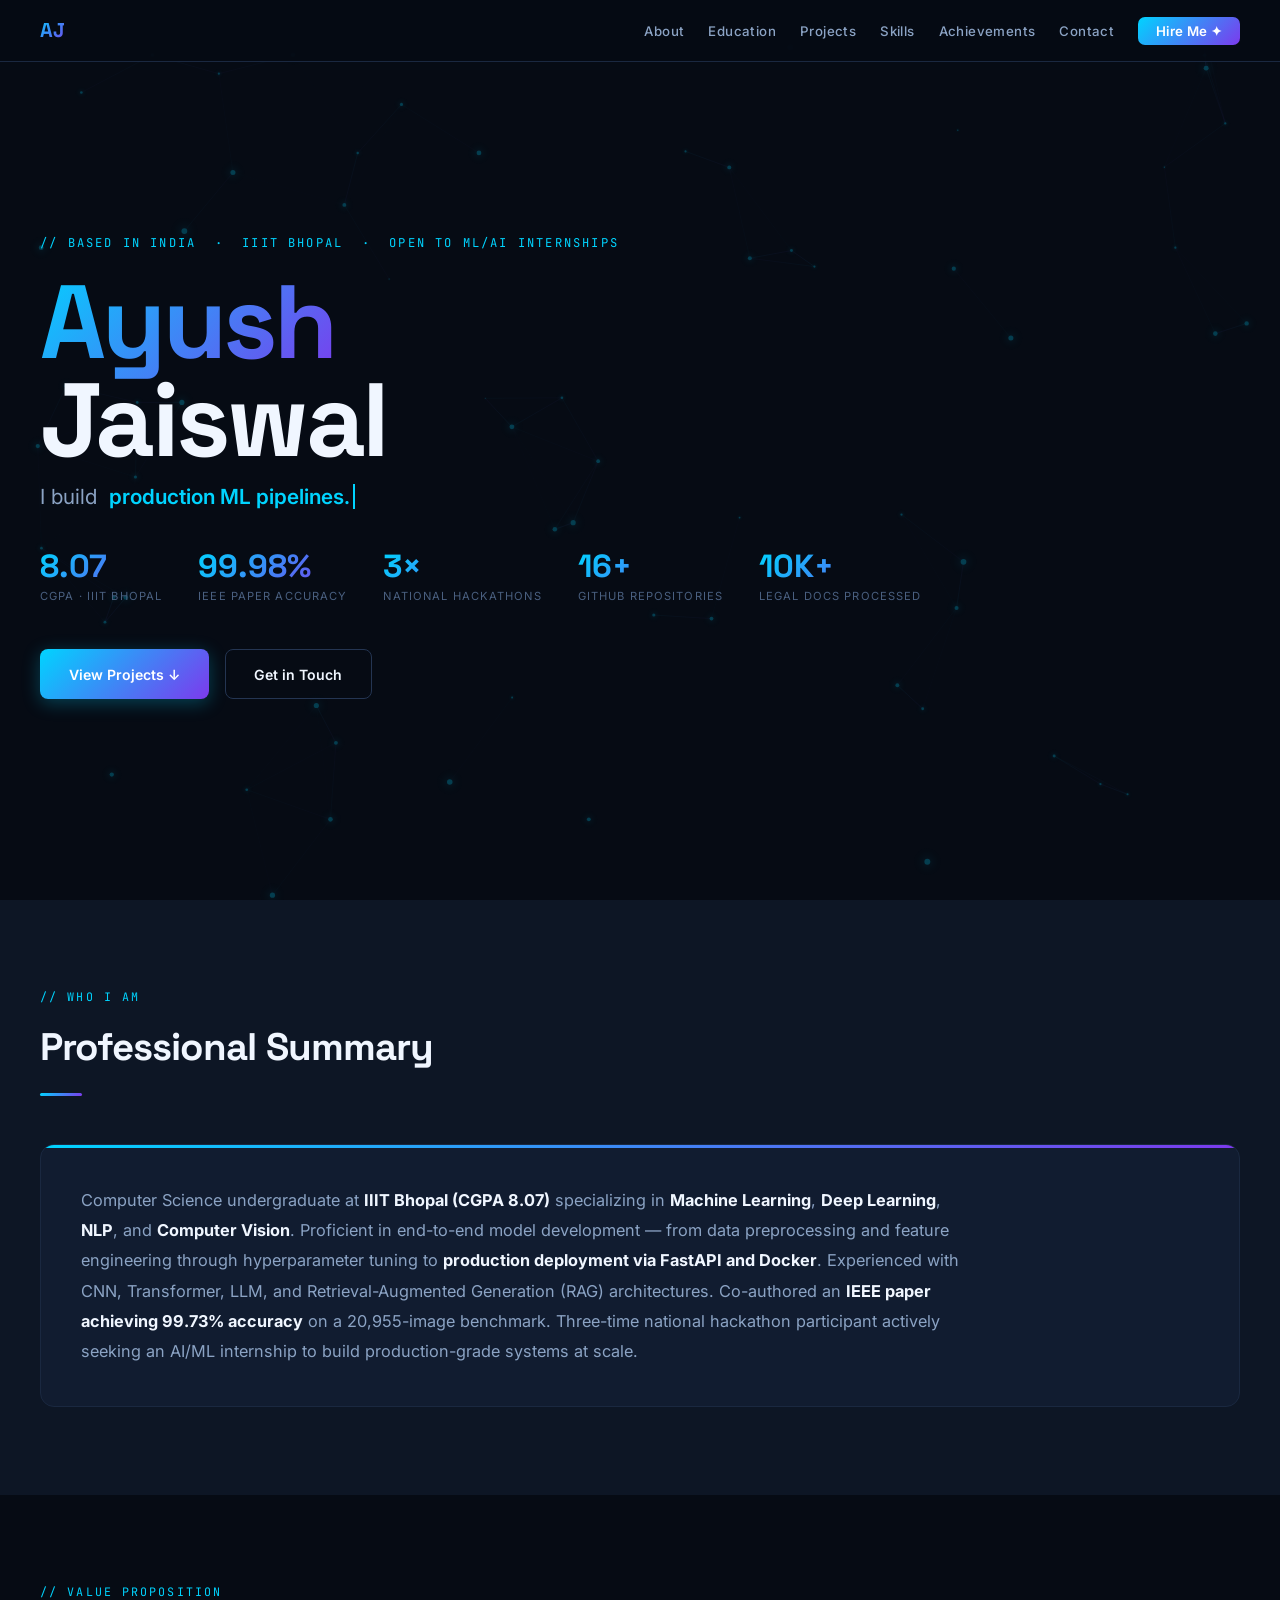
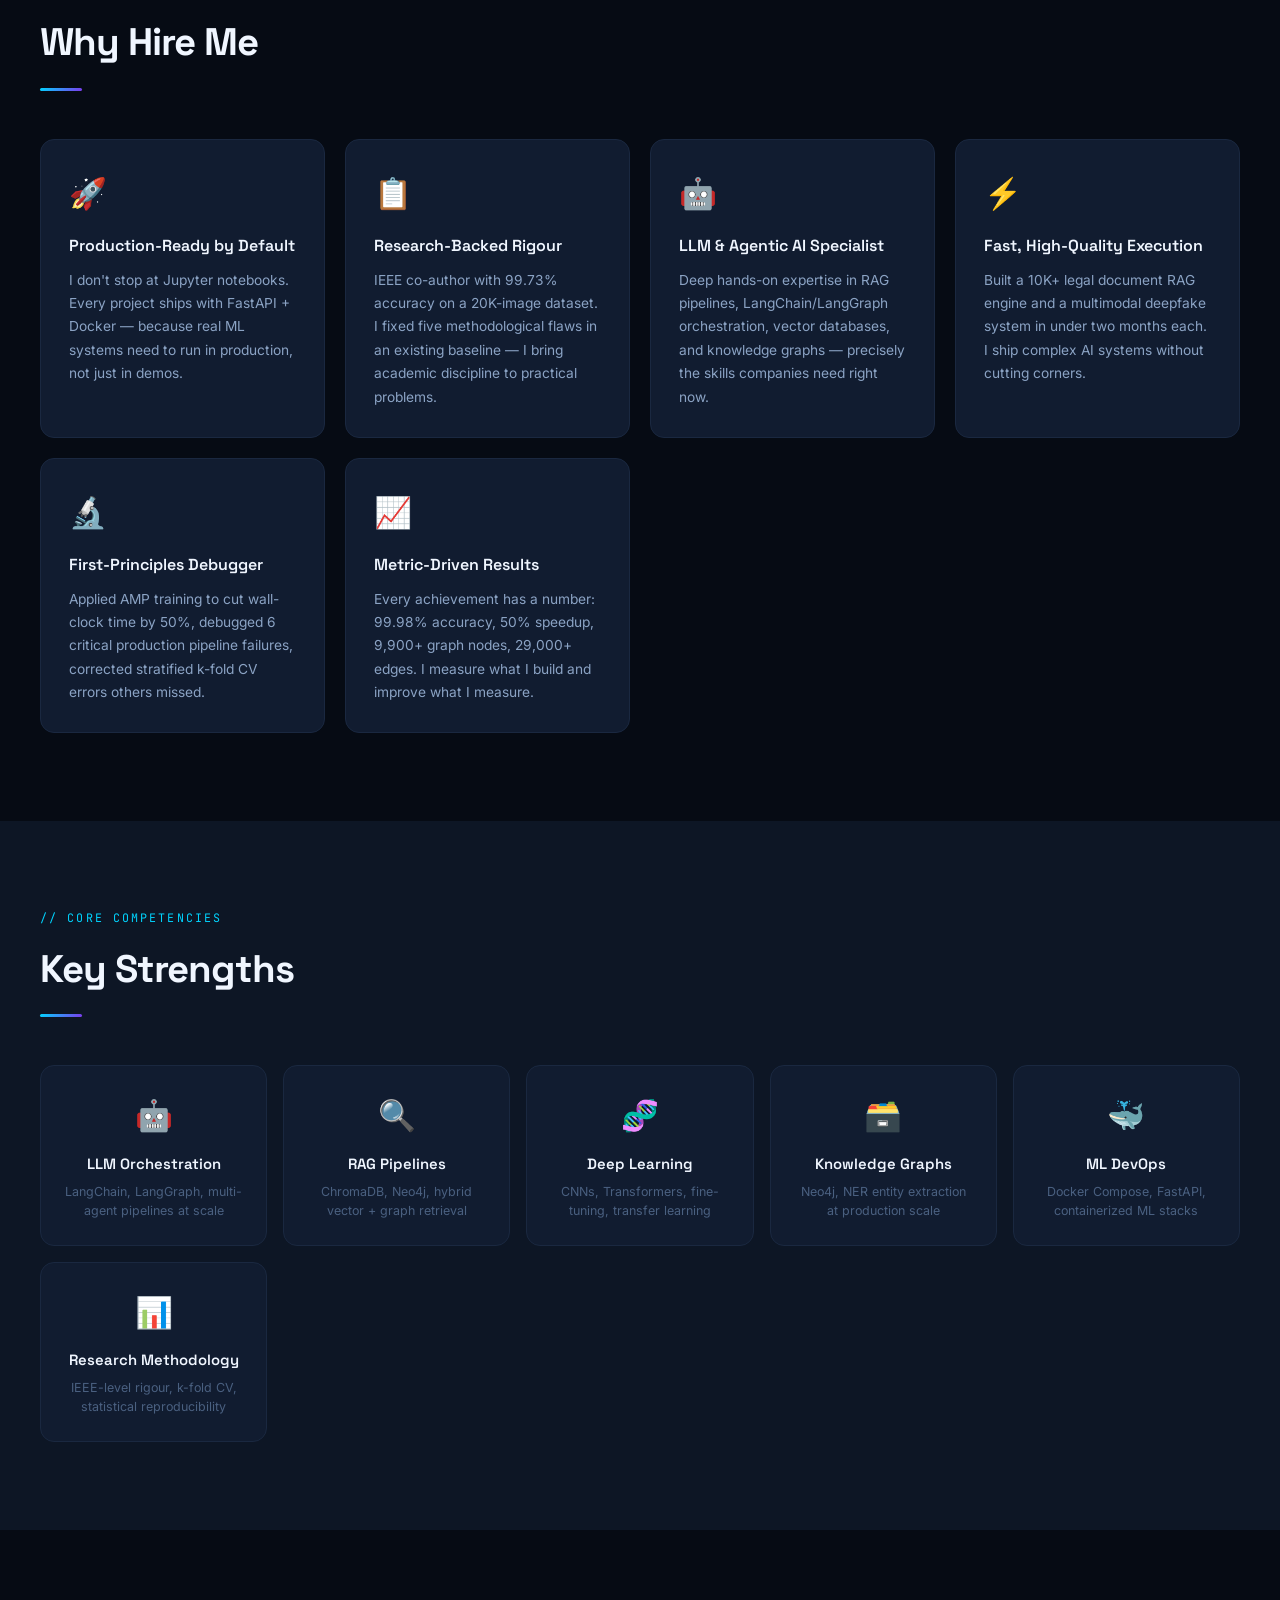
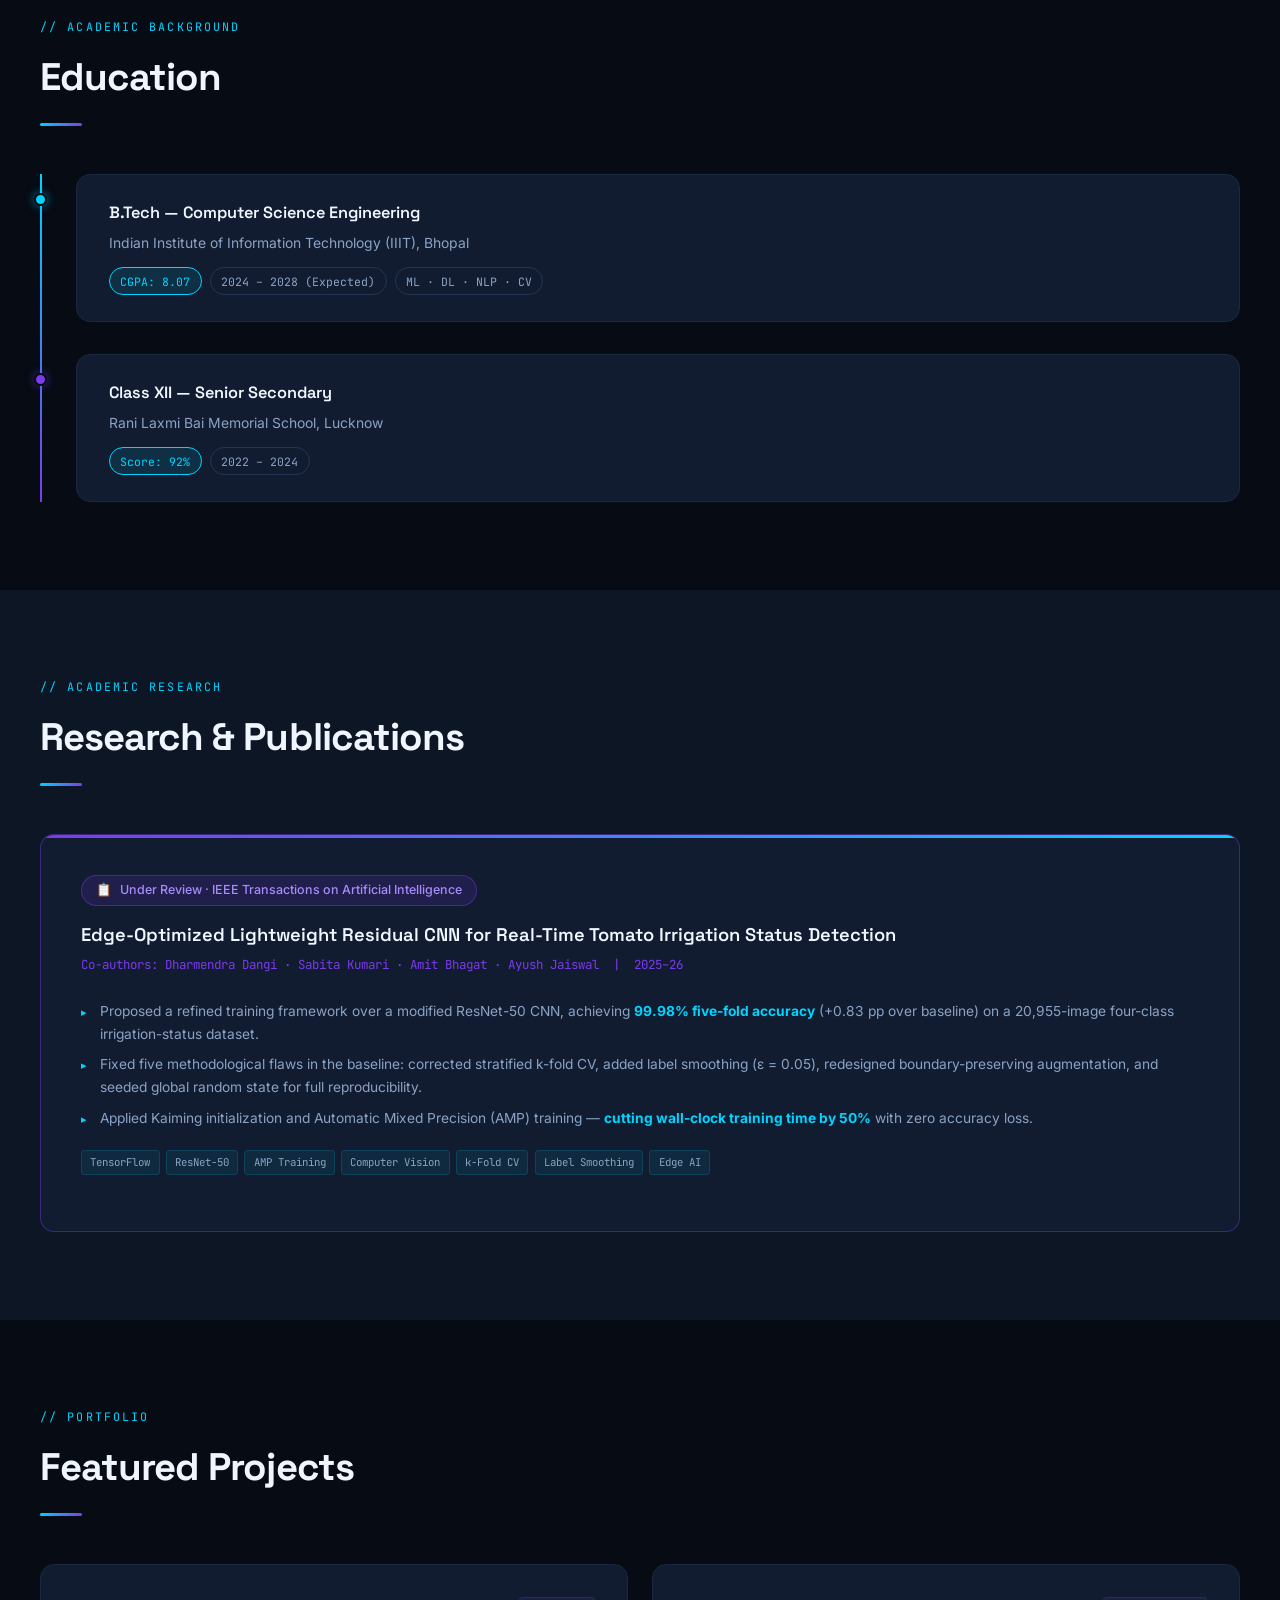
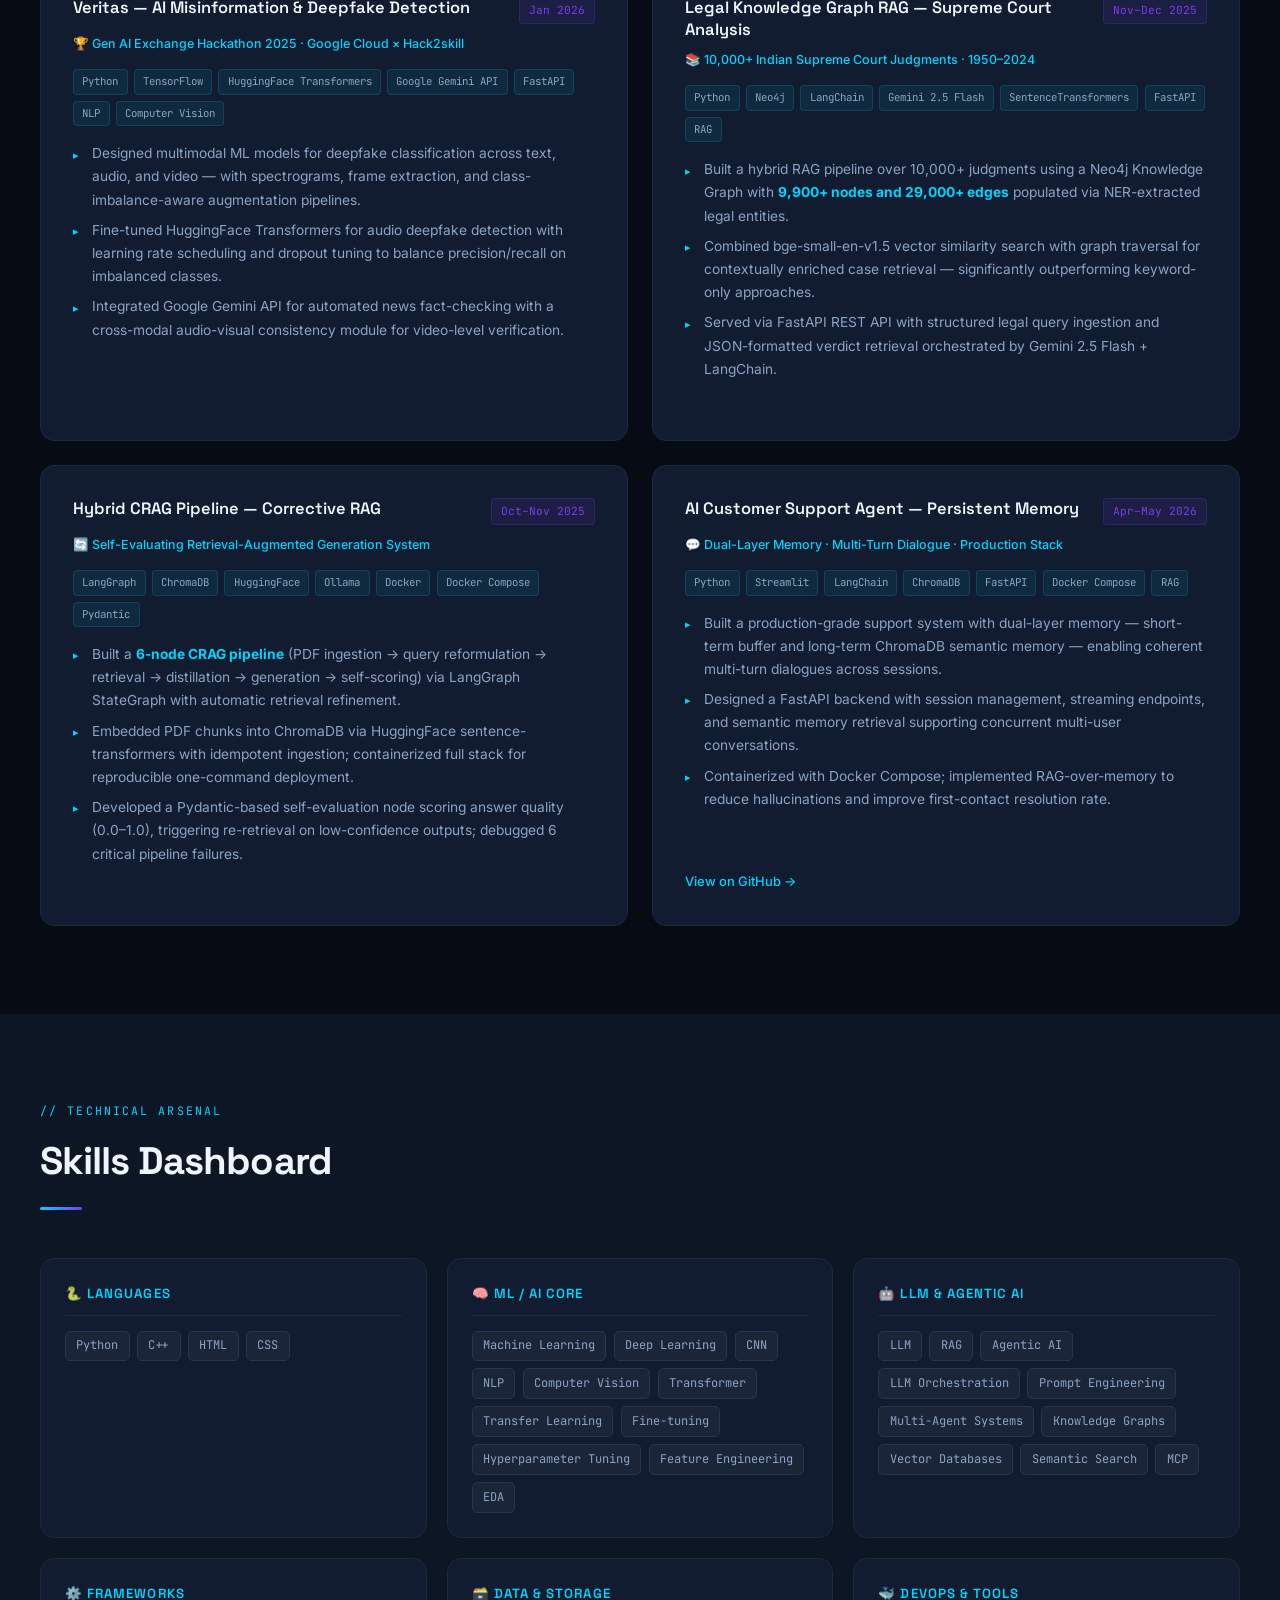
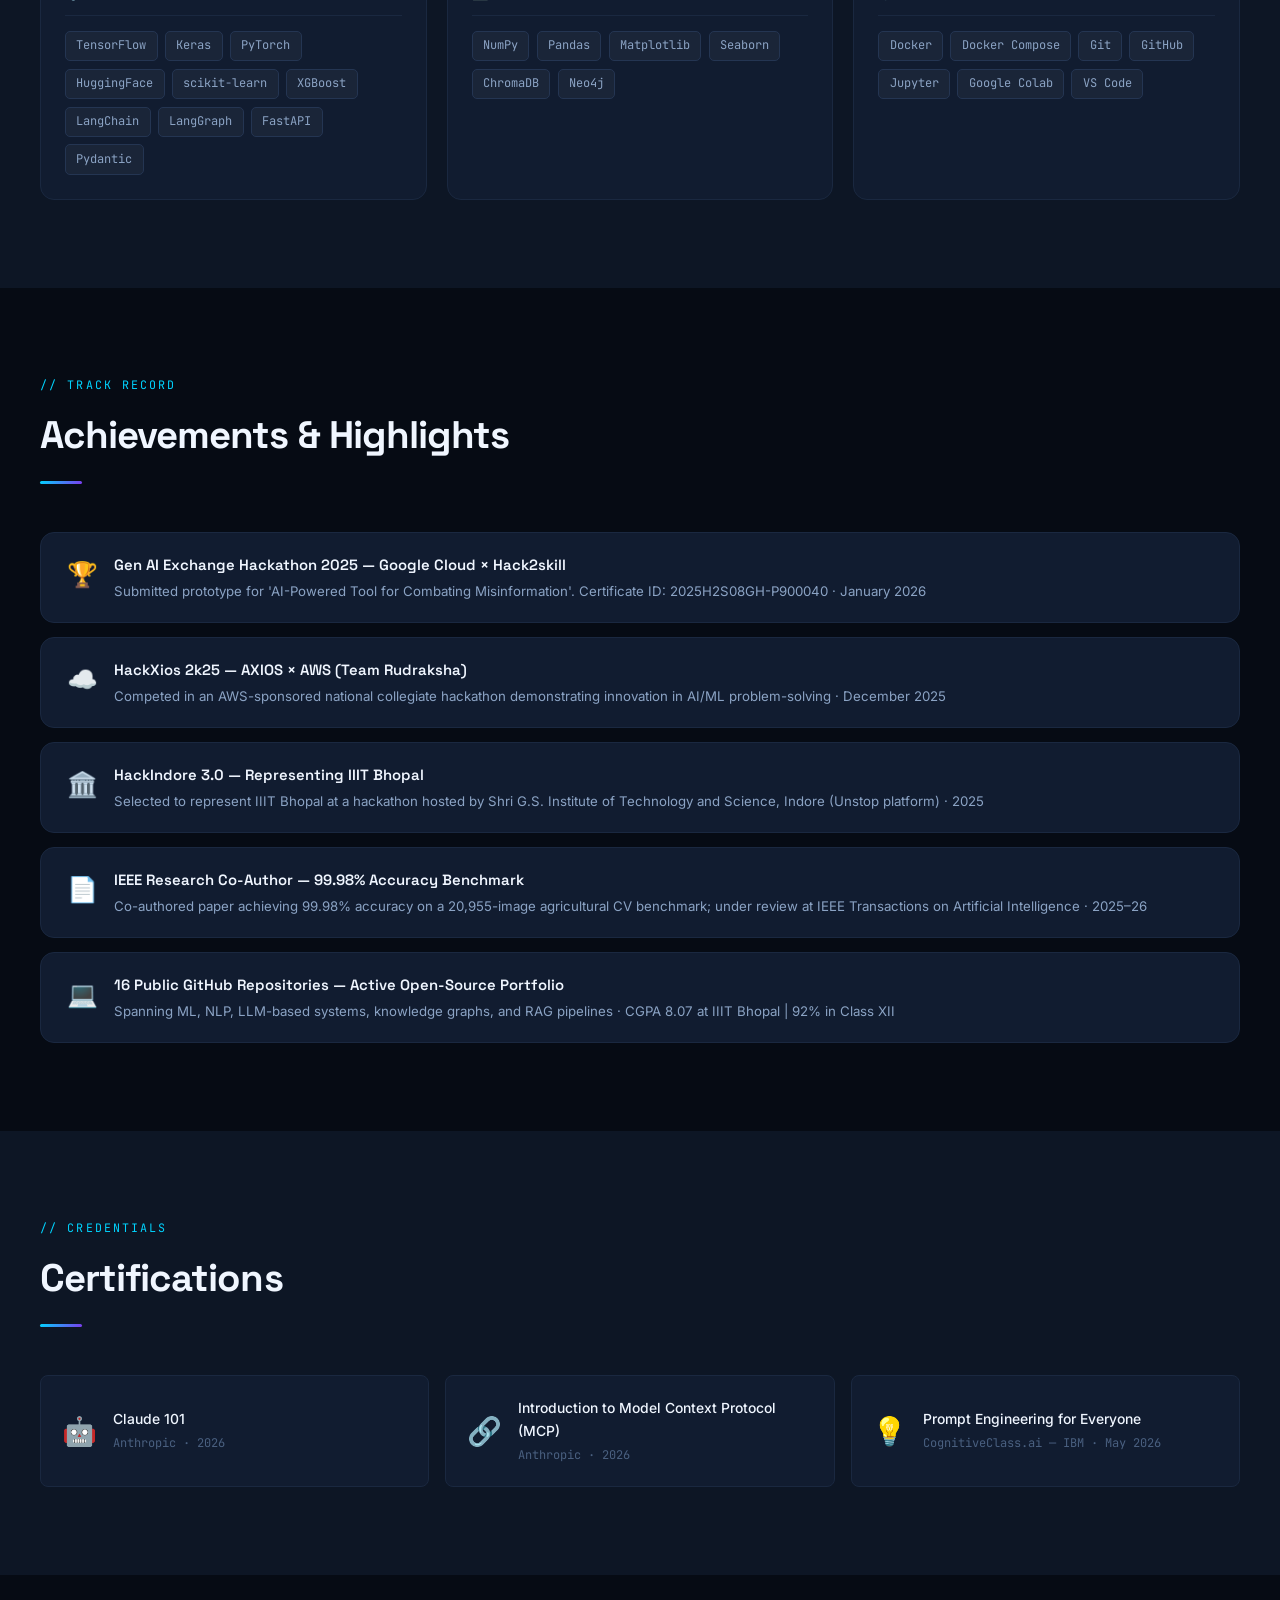
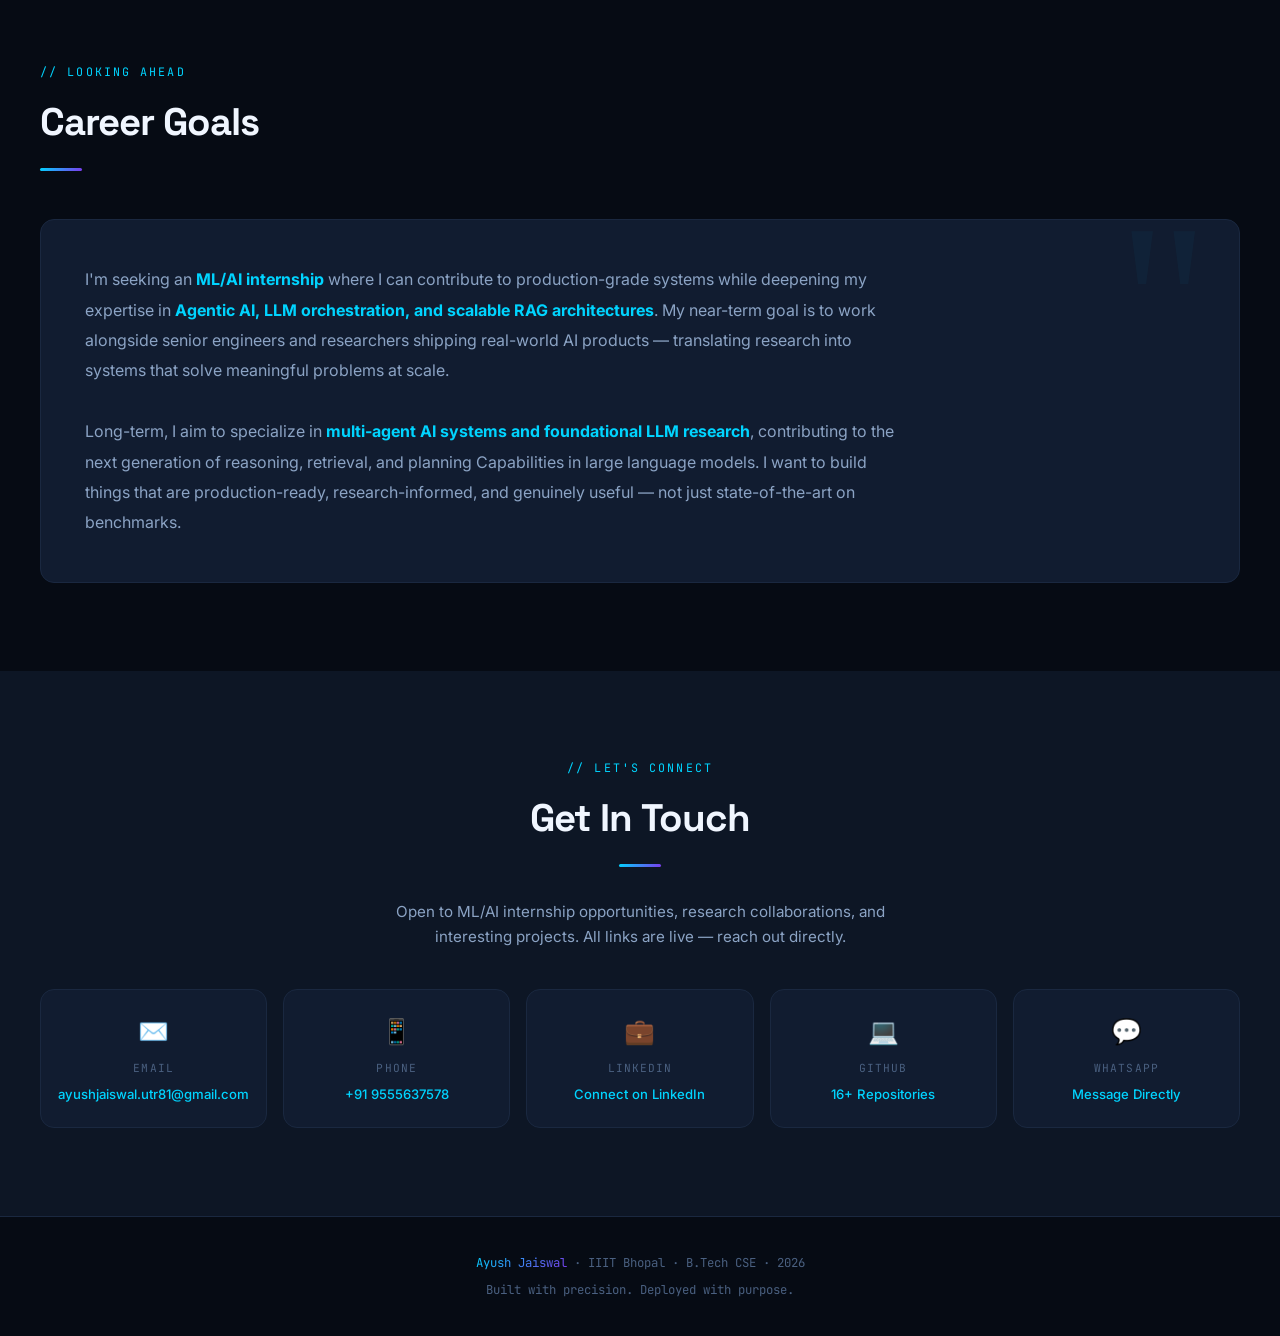
==== index.html @ e611dfe0 "Rename ayush_jaiswal_portfolio.html to index.html" ====
<!DOCTYPE html>
<html lang="en">
<head>
  <meta charset="UTF-8">
  <meta name="viewport" content="width=device-width, initial-scale=1.0">
  <title>Ayush Jaiswal — ML Engineer & AI Researcher</title>
  <link rel="preconnect" href="https://fonts.googleapis.com">
  <link rel="preconnect" href="https://fonts.gstatic.com" crossorigin>
  <link href="https://fonts.googleapis.com/css2?family=Space+Grotesk:wght@300;400;500;600;700&family=Inter:wght@300;400;500;600&family=JetBrains+Mono:wght@400;500&display=swap" rel="stylesheet">
  <style>
    /* ===== CSS VARIABLES ===== */
    :root {
      --bg-deep:        #060B14;
      --bg-surface:     #0D1625;
      --bg-card:        #111C30;
      --border:         #1A2840;
      --border-light:   #243552;
      --cyan:           #00D4FF;
      --violet:         #7C3AED;
      --cyan-dim:       rgba(0,212,255,0.12);
      --violet-dim:     rgba(124,58,237,0.12);
      --text-primary:   #F0F6FF;
      --text-secondary: #8BA3C4;
      --text-muted:     #4A6080;
      --font-display:   'Space Grotesk', sans-serif;
      --font-body:      'Inter', sans-serif;
      --font-mono:      'JetBrains Mono', monospace;
      --grad-main:      linear-gradient(135deg, #00D4FF 0%, #7C3AED 100%);
      --grad-subtle:    linear-gradient(135deg, rgba(0,212,255,0.08) 0%, rgba(124,58,237,0.08) 100%);
      --shadow-card:    0 4px 24px rgba(0,0,0,0.45);
      --shadow-cyan:    0 0 24px rgba(0,212,255,0.18);
      --shadow-violet:  0 0 24px rgba(124,58,237,0.18);
      --radius:         14px;
      --radius-sm:      8px;
      --ease:           0.3s cubic-bezier(0.4,0,0.2,1);
    }

    *, *::before, *::after { margin:0; padding:0; box-sizing:border-box; }
    html { scroll-behavior: smooth; }

    body {
      background: var(--bg-deep);
      color: var(--text-primary);
      font-family: var(--font-body);
      line-height: 1.65;
      overflow-x: hidden;
    }

    /* scrollbar */
    ::-webkit-scrollbar { width: 5px; }
    ::-webkit-scrollbar-track { background: var(--bg-deep); }
    ::-webkit-scrollbar-thumb { background: var(--violet); border-radius: 3px; }

    /* ===== NAVIGATION ===== */
    nav {
      position: fixed; top:0; left:0; right:0; z-index:200;
      height: 62px;
      background: rgba(6,11,20,0.88);
      backdrop-filter: blur(18px);
      border-bottom: 1px solid var(--border);
      display: flex; align-items: center;
      justify-content: space-between;
      padding: 0 2.5rem;
    }

    .nav-logo {
      font-family: var(--font-display);
      font-weight: 700; font-size: 1.25rem;
      background: var(--grad-main);
      -webkit-background-clip: text; -webkit-text-fill-color: transparent;
      letter-spacing: -0.02em;
    }

    .nav-links { display:flex; gap:1.5rem; list-style:none; align-items:center; }

    .nav-links a {
      color: var(--text-secondary); text-decoration:none;
      font-size: 0.83rem; font-weight:500; letter-spacing:0.03em;
      transition: color var(--ease);
    }
    .nav-links a:hover { color: var(--cyan); }

    .nav-cta {
      background: var(--grad-main) !important;
      -webkit-text-fill-color: white !important;
      color: white !important;
      padding: 0.38rem 1.1rem;
      border-radius: 7px; font-weight:600 !important;
    }

    .hamburger {
      display:none; flex-direction:column; gap:5px;
      cursor:pointer; background:none; border:none; padding:4px;
    }
    .hamburger span { width:22px; height:2px; background:var(--text-primary); border-radius:1px; transition:all var(--ease); }

    /* ===== HERO ===== */
    #hero {
      min-height: 100vh;
      display: flex; align-items: center;
      position: relative; overflow: hidden;
      padding: 80px 2.5rem 3rem;
    }

    #hero-canvas {
      position:absolute; inset:0;
      width:100%; height:100%;
      opacity: 0.32;
    }

    .hero-content {
      position:relative; z-index:2;
      max-width:1200px; margin:0 auto; width:100%;
    }

    .hero-eyebrow {
      font-family: var(--font-mono);
      font-size: 0.76rem; color: var(--cyan);
      letter-spacing: 0.18em; text-transform: uppercase;
      margin-bottom: 1.25rem;
      opacity:0; animation: fadeUp 0.7s 0.2s forwards;
    }

    .hero-name {
      font-family: var(--font-display);
      font-size: clamp(3.2rem, 9vw, 6.5rem);
      font-weight: 700; line-height: 0.95;
      letter-spacing: -0.035em;
      margin-bottom: 0.6rem;
      opacity:0; animation: fadeUp 0.7s 0.4s forwards;
    }

    .hero-name-highlight {
      background: var(--grad-main);
      -webkit-background-clip: text; -webkit-text-fill-color: transparent;
    }

    .hero-role {
      font-size: clamp(1rem, 2.2vw, 1.3rem);
      color: var(--text-secondary); font-weight:400;
      margin-bottom: 2.25rem;
      min-height: 1.8rem;
      opacity:0; animation: fadeUp 0.7s 0.6s forwards;
    }

    .typewriter {
      color: var(--cyan); font-weight:600;
      border-right: 2px solid var(--cyan);
      padding-right: 3px;
    }

    .hero-stats {
      display:flex; gap:2.25rem; flex-wrap:wrap;
      margin-bottom: 2.75rem;
      opacity:0; animation: fadeUp 0.7s 0.8s forwards;
    }

    .stat-item { display:flex; flex-direction:column; }

    .stat-value {
      font-family: var(--font-display);
      font-size: 2rem; font-weight:700; line-height:1;
      background: var(--grad-main);
      -webkit-background-clip: text; -webkit-text-fill-color: transparent;
    }

    .stat-label {
      font-size: 0.7rem; color: var(--text-muted);
      text-transform: uppercase; letter-spacing: 0.1em;
      margin-top: 0.3rem;
    }

    .hero-actions {
      display:flex; gap:1rem; flex-wrap:wrap;
      opacity:0; animation: fadeUp 0.7s 1s forwards;
    }

    @keyframes fadeUp {
      from { opacity:0; transform:translateY(18px); }
      to   { opacity:1; transform:translateY(0); }
    }

    /* ===== BUTTONS ===== */
    .btn {
      padding: 0.78rem 1.8rem;
      border-radius: var(--radius-sm);
      font-weight:600; font-size:0.88rem;
      cursor:pointer; transition:all var(--ease);
      text-decoration:none; display:inline-flex;
      align-items:center; gap:0.45rem; border:none;
    }
    .btn-primary {
      background: var(--grad-main); color:white;
      box-shadow: 0 4px 18px rgba(0,212,255,0.28);
    }
    .btn-primary:hover { transform:translateY(-2px); box-shadow:0 8px 28px rgba(0,212,255,0.38); }
    .btn-outline {
      background: transparent; color:var(--text-primary);
      border: 1px solid var(--border-light);
    }
    .btn-outline:hover { border-color:var(--cyan); color:var(--cyan); transform:translateY(-2px); }

    /* ===== SECTION COMMONS ===== */
    section { padding: 5.5rem 2.5rem; }

    .container { max-width:1200px; margin:0 auto; }

    .section-label {
      font-family: var(--font-mono);
      font-size: 0.73rem; color:var(--cyan);
      letter-spacing: 0.18em; text-transform:uppercase;
      margin-bottom: 0.5rem;
    }

    .section-title {
      font-family: var(--font-display);
      font-size: clamp(1.75rem, 3.5vw, 2.4rem);
      font-weight:700; letter-spacing:-0.025em;
      margin-bottom: 0.9rem;
    }

    .section-divider {
      width:42px; height:3px;
      background: var(--grad-main);
      border-radius:2px; margin-bottom:3rem;
    }

    /* ===== SCROLL ANIMATIONS ===== */
    .reveal {
      opacity:0; transform:translateY(22px);
      transition: opacity 0.65s ease, transform 0.65s ease;
    }
    .reveal.visible { opacity:1; transform:translateY(0); }

    /* ===== SUMMARY ===== */
    #summary { background: var(--bg-surface); }

    .summary-card {
      background: var(--bg-card);
      border: 1px solid var(--border);
      border-radius: var(--radius);
      padding: 2.5rem;
      position:relative; overflow:hidden;
    }
    .summary-card::before {
      content:''; position:absolute; top:0; left:0; right:0;
      height:3px; background: var(--grad-main);
    }
    .summary-text {
      font-size: 1.02rem; color:var(--text-secondary);
      line-height: 1.85; max-width:900px;
    }
    .summary-text strong { color:var(--text-primary); }

    /* ===== WHY HIRE ME ===== */
    #why-hire { background: var(--bg-deep); }

    .why-grid {
      display:grid;
      grid-template-columns: repeat(auto-fit, minmax(280px, 1fr));
      gap:1.25rem;
    }

    .why-card {
      background: var(--bg-card);
      border: 1px solid var(--border);
      border-radius: var(--radius);
      padding: 1.75rem;
      transition: all var(--ease);
      position:relative; overflow:hidden;
    }
    .why-card::after {
      content:''; position:absolute; inset:0;
      background: var(--grad-subtle); opacity:0;
      transition:opacity var(--ease);
    }
    .why-card:hover {
      border-color: rgba(0,212,255,0.5);
      transform: translateY(-4px);
      box-shadow: var(--shadow-cyan);
    }
    .why-card:hover::after { opacity:1; }

    .why-icon { font-size:1.9rem; margin-bottom:0.9rem; display:block; }

    .why-card h3 {
      font-family: var(--font-display);
      font-size:1rem; font-weight:600;
      margin-bottom:0.6rem;
      position:relative; z-index:1;
    }
    .why-card p {
      font-size:0.86rem; color:var(--text-secondary);
      line-height:1.7; position:relative; z-index:1;
    }

    /* ===== KEY STRENGTHS ===== */
    #strengths { background: var(--bg-surface); }

    .strengths-grid {
      display:grid;
      grid-template-columns: repeat(auto-fit, minmax(190px, 1fr));
      gap:1rem;
    }

    .strength-card {
      background: var(--bg-card);
      border: 1px solid var(--border);
      border-radius: var(--radius);
      padding: 1.5rem; text-align:center;
      transition: all var(--ease);
    }
    .strength-card:hover {
      border-color: rgba(124,58,237,0.5);
      transform: translateY(-3px);
      box-shadow: var(--shadow-violet);
    }
    .strength-card .s-icon { font-size:1.9rem; margin-bottom:0.7rem; }
    .strength-card h4 {
      font-family: var(--font-display);
      font-size:0.93rem; font-weight:600;
      margin-bottom:0.35rem;
    }
    .strength-card p { font-size:0.78rem; color:var(--text-muted); line-height:1.55; }

    /* ===== EDUCATION ===== */
    #education { background: var(--bg-deep); }

    .edu-timeline { position:relative; padding-left:2.25rem; }
    .edu-timeline::before {
      content:''; position:absolute;
      left:0; top:0; bottom:0; width:2px;
      background: linear-gradient(to bottom, var(--cyan), var(--violet));
    }

    .edu-item { position:relative; padding-bottom:2rem; }
    .edu-item:last-child { padding-bottom:0; }

    .edu-dot {
      position:absolute; left:-2.65rem; top:1.2rem;
      width:13px; height:13px; border-radius:50%;
      background: var(--cyan); border:2px solid var(--bg-deep);
      box-shadow:0 0 10px rgba(0,212,255,0.55);
    }

    .edu-card {
      background: var(--bg-card);
      border: 1px solid var(--border);
      border-radius: var(--radius); padding:1.6rem 2rem;
      transition: border-color var(--ease);
    }
    .edu-card:hover { border-color: rgba(0,212,255,0.35); }

    .edu-card h3 {
      font-family: var(--font-display);
      font-size:1.02rem; font-weight:600; margin-bottom:0.3rem;
    }
    .edu-inst {
      font-size:0.87rem; color:var(--text-secondary); margin-bottom:0.75rem;
    }
    .edu-badges { display:flex; gap:0.5rem; flex-wrap:wrap; }
    .edu-badge {
      font-family: var(--font-mono); font-size:0.72rem;
      padding:0.22rem 0.65rem; border-radius:20px;
      border:1px solid var(--border-light); color:var(--text-secondary);
    }
    .edu-badge.hl {
      background: rgba(0,212,255,0.1);
      border-color: var(--cyan); color:var(--cyan);
    }

    /* ===== RESEARCH ===== */
    #research { background: var(--bg-surface); }

    .research-card {
      background: var(--bg-card);
      border: 1px solid rgba(124,58,237,0.4);
      border-radius: var(--radius); padding:2.5rem;
      position:relative; overflow:hidden;
    }
    .research-card::before {
      content:''; position:absolute; top:0; left:0; right:0;
      height:3px; background:linear-gradient(90deg, var(--violet), var(--cyan));
    }
    .research-badge {
      display:inline-flex; align-items:center; gap:0.45rem;
      background: rgba(124,58,237,0.15);
      border:1px solid rgba(124,58,237,0.4);
      border-radius:20px; padding:0.28rem 0.9rem;
      font-size:0.78rem; color:#A78BFA; font-weight:500;
      margin-bottom:1rem;
    }
    .research-title {
      font-family: var(--font-display);
      font-size:1.15rem; font-weight:600;
      line-height:1.4; margin-bottom:0.45rem;
    }
    .research-venue {
      font-family: var(--font-mono); font-size:0.78rem;
      color:var(--violet); margin-bottom:1.5rem;
    }

    /* ===== PROJECTS ===== */
    #projects { background: var(--bg-deep); }

    .projects-grid {
      display:grid;
      grid-template-columns: repeat(auto-fit, minmax(500px, 1fr));
      gap:1.5rem;
    }

    .project-card {
      background: var(--bg-card);
      border: 1px solid var(--border);
      border-radius: var(--radius); padding:2rem;
      display:flex; flex-direction:column;
      transition: all var(--ease); position:relative; overflow:hidden;
    }
    .project-card::before {
      content:''; position:absolute;
      top:0; left:0; right:0; height:2px;
      background: var(--grad-main);
      transform:scaleX(0); transform-origin:left;
      transition:transform var(--ease);
    }
    .project-card:hover {
      border-color:rgba(0,212,255,0.38);
      transform:translateY(-4px);
      box-shadow: var(--shadow-cyan), var(--shadow-card);
    }
    .project-card:hover::before { transform:scaleX(1); }

    .project-header {
      display:flex; justify-content:space-between;
      align-items:flex-start; gap:1rem; margin-bottom:0.65rem;
    }
    .project-title {
      font-family:var(--font-display);
      font-size:1.03rem; font-weight:600; line-height:1.3;
    }
    .project-date {
      font-family:var(--font-mono); font-size:0.7rem;
      color:var(--violet); white-space:nowrap;
      padding:0.2rem 0.55rem;
      background:rgba(124,58,237,0.1);
      border:1px solid rgba(124,58,237,0.2);
      border-radius:4px; flex-shrink:0;
    }
    .project-event {
      font-size:0.78rem; color:var(--cyan);
      font-weight:500; margin-bottom:0.9rem;
    }

    .tech-stack { display:flex; flex-wrap:wrap; gap:0.38rem; margin-bottom:1rem; }
    .tech-tag {
      font-family:var(--font-mono); font-size:0.67rem;
      padding:0.18rem 0.52rem;
      background:rgba(0,212,255,0.07);
      border:1px solid rgba(0,212,255,0.15);
      border-radius:4px; color:var(--text-secondary);
    }

    .project-bullets { list-style:none; margin-bottom:1.25rem; flex:1; }
    .project-bullets li {
      font-size:0.86rem; color:var(--text-secondary);
      line-height:1.68; padding-left:1.2rem;
      position:relative; margin-bottom:0.45rem;
    }
    .project-bullets li::before {
      content:'▸'; position:absolute; left:0;
      color:var(--cyan); font-size:0.68rem; top:0.2rem;
    }
    .project-bullets li strong { color:var(--cyan); }

    .project-link {
      display:inline-flex; align-items:center; gap:0.4rem;
      color:var(--cyan); text-decoration:none;
      font-size:0.81rem; font-weight:500;
      transition:gap var(--ease);
    }
    .project-link:hover { gap:0.75rem; }

    /* ===== SKILLS ===== */
    #skills { background: var(--bg-surface); }

    .skills-grid {
      display:grid;
      grid-template-columns:repeat(auto-fit, minmax(290px, 1fr));
      gap:1.25rem;
    }

    .skill-cat {
      background:var(--bg-card);
      border:1px solid var(--border);
      border-radius:var(--radius); padding:1.5rem;
    }
    .skill-cat h3 {
      font-family:var(--font-display); font-size:0.83rem;
      font-weight:600; text-transform:uppercase;
      letter-spacing:0.08em; color:var(--cyan);
      margin-bottom:0.9rem; padding-bottom:0.65rem;
      border-bottom:1px solid var(--border);
    }
    .skill-tags { display:flex; flex-wrap:wrap; gap:0.45rem; }
    .skill-tag {
      font-family:var(--font-mono); font-size:0.75rem;
      padding:0.28rem 0.65rem; border-radius:5px;
      background:rgba(255,255,255,0.04);
      border:1px solid var(--border-light);
      color:var(--text-secondary); cursor:default;
      transition:all var(--ease);
    }
    .skill-tag:hover {
      background:rgba(0,212,255,0.1);
      border-color:var(--cyan); color:var(--cyan);
      transform:translateY(-1px);
    }

    /* ===== ACHIEVEMENTS ===== */
    #achievements { background: var(--bg-deep); }

    .ach-list { display:flex; flex-direction:column; gap:0.9rem; }

    .ach-item {
      background:var(--bg-card);
      border:1px solid var(--border);
      border-radius:var(--radius);
      padding:1.25rem 1.6rem;
      display:flex; gap:1rem; align-items:flex-start;
      transition:all var(--ease);
    }
    .ach-item:hover {
      border-color:rgba(0,212,255,0.3);
      transform:translateX(5px);
    }
    .ach-icon { font-size:1.55rem; flex-shrink:0; margin-top:0.05rem; }
    .ach-content h4 {
      font-family:var(--font-display); font-size:0.93rem;
      font-weight:600; margin-bottom:0.22rem;
    }
    .ach-content p { font-size:0.83rem; color:var(--text-secondary); line-height:1.55; }

    /* ===== CERTIFICATIONS ===== */
    #certifications { background: var(--bg-surface); }

    .cert-grid {
      display:grid;
      grid-template-columns:repeat(auto-fit, minmax(250px, 1fr));
      gap:1rem;
    }
    .cert-card {
      background:var(--bg-card);
      border:1px solid var(--border);
      border-radius:var(--radius-sm); padding:1.3rem;
      display:flex; align-items:center; gap:1rem;
      transition:all var(--ease);
    }
    .cert-card:hover {
      border-color:var(--violet);
      box-shadow:var(--shadow-violet);
    }
    .cert-icon { font-size:1.75rem; flex-shrink:0; }
    .cert-name { font-weight:500; font-size:0.87rem; margin-bottom:0.18rem; }
    .cert-issuer {
      font-size:0.75rem; color:var(--text-muted);
      font-family:var(--font-mono);
    }

    /* ===== CAREER GOALS ===== */
    #goals { background: var(--bg-deep); }

    .goals-card {
      background:var(--bg-card);
      border:1px solid var(--border);
      border-radius:var(--radius); padding:2.75rem;
      position:relative; overflow:hidden;
    }
    .goals-card::after {
      content:'"'; position:absolute;
      top:-30px; right:30px;
      font-size:14rem; font-family:Georgia, serif;
      color:rgba(0,212,255,0.04); line-height:1; pointer-events:none;
    }
    .goals-text {
      font-size:1rem; color:var(--text-secondary);
      line-height:1.9; max-width:820px;
      position:relative; z-index:1;
    }
    .goals-text strong { color:var(--cyan); }

    /* ===== CONTACT ===== */
    #contact { background: var(--bg-surface); }

    .contact-intro {
      text-align:center; color:var(--text-secondary);
      font-size:0.95rem; max-width:520px;
      margin:0 auto 2.5rem;
    }

    .contact-grid {
      display:grid;
      grid-template-columns:repeat(auto-fit, minmax(185px, 1fr));
      gap:1rem;
    }

    .contact-item {
      background:var(--bg-card);
      border:1px solid var(--border);
      border-radius:var(--radius); padding:1.3rem;
      text-decoration:none; color:var(--text-primary);
      display:flex; flex-direction:column;
      align-items:center; gap:0.45rem;
      transition:all var(--ease); text-align:center;
    }
    .contact-item:hover {
      border-color:var(--cyan);
      transform:translateY(-4px);
      box-shadow:var(--shadow-cyan);
    }
    .contact-item-icon { font-size:1.55rem; }
    .contact-item-label {
      font-size:0.7rem; color:var(--text-muted);
      text-transform:uppercase; letter-spacing:0.1em;
      font-family:var(--font-mono);
    }
    .contact-item-value {
      font-size:0.82rem; font-weight:500; color:var(--cyan);
    }

    /* ===== FOOTER ===== */
    footer {
      text-align:center; padding:2.25rem;
      border-top:1px solid var(--border);
      font-size:0.77rem; color:var(--text-muted);
      font-family:var(--font-mono);
      background:var(--bg-deep);
    }
    footer span {
      background:var(--grad-main);
      -webkit-background-clip:text; -webkit-text-fill-color:transparent;
    }

    /* ===== MOBILE ===== */
    @media (max-width: 768px) {
      nav { padding:0 1.25rem; }
      .hamburger { display:flex; }
      .nav-links {
        position:fixed; top:62px; left:0; right:0;
        background:var(--bg-surface);
        border-bottom:1px solid var(--border);
        flex-direction:column; padding:1.5rem;
        gap:0.9rem; display:none; z-index:199;
      }
      .nav-links.open { display:flex; }

      section { padding:4rem 1.25rem; }
      .projects-grid { grid-template-columns:1fr; }
      .hero-stats { gap:1.25rem; }
      #hero { padding:80px 1.25rem 2rem; }
    }
  </style>
</head>
<body>

  <!-- ===== NAV ===== -->
  <nav>
    <div class="nav-logo">AJ</div>
    <button class="hamburger" onclick="toggleNav()" aria-label="Toggle Menu">
      <span></span><span></span><span></span>
    </button>
    <ul class="nav-links" id="navLinks">
      <li><a href="#summary"       onclick="closeNav()">About</a></li>
      <li><a href="#education"     onclick="closeNav()">Education</a></li>
      <li><a href="#projects"      onclick="closeNav()">Projects</a></li>
      <li><a href="#skills"        onclick="closeNav()">Skills</a></li>
      <li><a href="#achievements"  onclick="closeNav()">Achievements</a></li>
      <li><a href="#contact"       onclick="closeNav()">Contact</a></li>
      <li><a href="mailto:ayushjaiswal.utr81@gmail.com" class="nav-cta">Hire Me ✦</a></li>
    </ul>
  </nav>

  <!-- ===== HERO ===== -->
  <section id="hero">
    <canvas id="hero-canvas"></canvas>
    <div class="hero-content">
      <div class="hero-eyebrow">// Based in India &nbsp;·&nbsp; IIIT Bhopal &nbsp;·&nbsp; Open to ML/AI Internships</div>

      <h1 class="hero-name">
        <span class="hero-name-highlight">Ayush</span><br>Jaiswal
      </h1>

      <div class="hero-role">
        I build &nbsp;<span class="typewriter" id="typewriter"></span>
      </div>

      <div class="hero-stats">
        <div class="stat-item">
          <span class="stat-value">8.07</span>
          <span class="stat-label">CGPA · IIIT Bhopal</span>
        </div>
        <div class="stat-item">
          <span class="stat-value">99.98%</span>
          <span class="stat-label">IEEE Paper Accuracy</span>
        </div>
        <div class="stat-item">
          <span class="stat-value">3×</span>
          <span class="stat-label">National Hackathons</span>
        </div>
        <div class="stat-item">
          <span class="stat-value">16+</span>
          <span class="stat-label">GitHub Repositories</span>
        </div>
        <div class="stat-item">
          <span class="stat-value">10K+</span>
          <span class="stat-label">Legal Docs Processed</span>
        </div>
      </div>

      <div class="hero-actions">
        <a href="#projects" class="btn btn-primary">View Projects ↓</a>
        <a href="#contact"  class="btn btn-outline">Get in Touch</a>
      </div>
    </div>
  </section>

  <!-- ===== PROFESSIONAL SUMMARY ===== -->
  <section id="summary">
    <div class="container reveal">
      <div class="section-label">// Who I Am</div>
      <h2 class="section-title">Professional Summary</h2>
      <div class="section-divider"></div>
      <div class="summary-card">
        <p class="summary-text">
          Computer Science undergraduate at <strong>IIIT Bhopal (CGPA&nbsp;8.07)</strong> specializing in
          <strong>Machine Learning</strong>, <strong>Deep Learning</strong>, <strong>NLP</strong>, and
          <strong>Computer Vision</strong>. Proficient in end-to-end model development — from data
          preprocessing and feature engineering through hyperparameter tuning to
          <strong>production deployment via FastAPI and Docker</strong>. Experienced with CNN, Transformer,
          LLM, and Retrieval-Augmented Generation (RAG) architectures. Co-authored an
          <strong>IEEE paper achieving 99.73% accuracy</strong> on a 20,955-image benchmark.
          Three-time national hackathon participant actively seeking an AI/ML internship to build
          production-grade systems at scale.
        </p>
      </div>
    </div>
  </section>

  <!-- ===== WHY HIRE ME ===== -->
  <section id="why-hire">
    <div class="container reveal">
      <div class="section-label">// Value Proposition</div>
      <h2 class="section-title">Why Hire Me</h2>
      <div class="section-divider"></div>
      <div class="why-grid">

        <div class="why-card">
          <span class="why-icon">🚀</span>
          <h3>Production-Ready by Default</h3>
          <p>I don't stop at Jupyter notebooks. Every project ships with FastAPI + Docker — because real ML systems need to run in production, not just in demos.</p>
        </div>

        <div class="why-card">
          <span class="why-icon">📋</span>
          <h3>Research-Backed Rigour</h3>
          <p>IEEE co-author with 99.73% accuracy on a 20K-image dataset. I fixed five methodological flaws in an existing baseline — I bring academic discipline to practical problems.</p>
        </div>

        <div class="why-card">
          <span class="why-icon">🤖</span>
          <h3>LLM & Agentic AI Specialist</h3>
          <p>Deep hands-on expertise in RAG pipelines, LangChain/LangGraph orchestration, vector databases, and knowledge graphs — precisely the skills companies need right now.</p>
        </div>

        <div class="why-card">
          <span class="why-icon">⚡</span>
          <h3>Fast, High-Quality Execution</h3>
          <p>Built a 10K+ legal document RAG engine and a multimodal deepfake system in under two months each. I ship complex AI systems without cutting corners.</p>
        </div>

        <div class="why-card">
          <span class="why-icon">🔬</span>
          <h3>First-Principles Debugger</h3>
          <p>Applied AMP training to cut wall-clock time by 50%, debugged 6 critical production pipeline failures, corrected stratified k-fold CV errors others missed.</p>
        </div>

        <div class="why-card">
          <span class="why-icon">📈</span>
          <h3>Metric-Driven Results</h3>
          <p>Every achievement has a number: 99.98% accuracy, 50% speedup, 9,900+ graph nodes, 29,000+ edges. I measure what I build and improve what I measure.</p>
        </div>

      </div>
    </div>
  </section>

  <!-- ===== KEY STRENGTHS ===== -->
  <section id="strengths">
    <div class="container reveal">
      <div class="section-label">// Core Competencies</div>
      <h2 class="section-title">Key Strengths</h2>
      <div class="section-divider"></div>
      <div class="strengths-grid">
        <div class="strength-card">
          <div class="s-icon">🤖</div>
          <h4>LLM Orchestration</h4>
          <p>LangChain, LangGraph, multi-agent pipelines at scale</p>
        </div>
        <div class="strength-card">
          <div class="s-icon">🔍</div>
          <h4>RAG Pipelines</h4>
          <p>ChromaDB, Neo4j, hybrid vector + graph retrieval</p>
        </div>
        <div class="strength-card">
          <div class="s-icon">🧬</div>
          <h4>Deep Learning</h4>
          <p>CNNs, Transformers, fine-tuning, transfer learning</p>
        </div>
        <div class="strength-card">
          <div class="s-icon">🗃️</div>
          <h4>Knowledge Graphs</h4>
          <p>Neo4j, NER entity extraction at production scale</p>
        </div>
        <div class="strength-card">
          <div class="s-icon">🐳</div>
          <h4>ML DevOps</h4>
          <p>Docker Compose, FastAPI, containerized ML stacks</p>
        </div>
        <div class="strength-card">
          <div class="s-icon">📊</div>
          <h4>Research Methodology</h4>
          <p>IEEE-level rigour, k-fold CV, statistical reproducibility</p>
        </div>
      </div>
    </div>
  </section>

  <!-- ===== EDUCATION ===== -->
  <section id="education">
    <div class="container reveal">
      <div class="section-label">// Academic Background</div>
      <h2 class="section-title">Education</h2>
      <div class="section-divider"></div>
      <div class="edu-timeline">

        <div class="edu-item">
          <div class="edu-dot"></div>
          <div class="edu-card">
            <h3>B.Tech — Computer Science Engineering</h3>
            <div class="edu-inst">Indian Institute of Information Technology (IIIT), Bhopal</div>
            <div class="edu-badges">
              <span class="edu-badge hl">CGPA: 8.07</span>
              <span class="edu-badge">2024 – 2028 (Expected)</span>
              <span class="edu-badge">ML · DL · NLP · CV</span>
            </div>
          </div>
        </div>

        <div class="edu-item">
          <div class="edu-dot" style="background:var(--violet);box-shadow:0 0 10px rgba(124,58,237,0.55);"></div>
          <div class="edu-card">
            <h3>Class XII — Senior Secondary</h3>
            <div class="edu-inst">Rani Laxmi Bai Memorial School, Lucknow</div>
            <div class="edu-badges">
              <span class="edu-badge hl">Score: 92%</span>
              <span class="edu-badge">2022 – 2024</span>
            </div>
          </div>
        </div>

      </div>
    </div>
  </section>

  <!-- ===== RESEARCH ===== -->
  <section id="research">
    <div class="container reveal">
      <div class="section-label">// Academic Research</div>
      <h2 class="section-title">Research & Publications</h2>
      <div class="section-divider"></div>
      <div class="research-card">
        <div class="research-badge">
          <span>📋</span> Under Review · IEEE Transactions on Artificial Intelligence
        </div>
        <h3 class="research-title">
          Edge-Optimized Lightweight Residual CNN for Real-Time Tomato Irrigation Status Detection
        </h3>
        <div class="research-venue">
          Co-authors: Dharmendra Dangi · Sabita Kumari · Amit Bhagat · Ayush Jaiswal &nbsp;|&nbsp; 2025–26
        </div>
        <ul class="project-bullets">
          <li>Proposed a refined training framework over a modified ResNet-50 CNN, achieving
              <strong>99.98% five-fold accuracy</strong> (+0.83 pp over baseline) on a 20,955-image
              four-class irrigation-status dataset.</li>
          <li>Fixed five methodological flaws in the baseline: corrected stratified k-fold CV, added label
              smoothing (ε = 0.05), redesigned boundary-preserving augmentation, and seeded global random
              state for full reproducibility.</li>
          <li>Applied Kaiming initialization and Automatic Mixed Precision (AMP) training —
              <strong>cutting wall-clock training time by 50%</strong> with zero accuracy loss.</li>
        </ul>
        <div class="tech-stack">
          <span class="tech-tag">TensorFlow</span>
          <span class="tech-tag">ResNet-50</span>
          <span class="tech-tag">AMP Training</span>
          <span class="tech-tag">Computer Vision</span>
          <span class="tech-tag">k-Fold CV</span>
          <span class="tech-tag">Label Smoothing</span>
          <span class="tech-tag">Edge AI</span>
        </div>
      </div>
    </div>
  </section>

  <!-- ===== PROJECTS ===== -->
  <section id="projects">
    <div class="container reveal">
      <div class="section-label">// Portfolio</div>
      <h2 class="section-title">Featured Projects</h2>
      <div class="section-divider"></div>
      <div class="projects-grid">

        <!-- Veritas -->
        <div class="project-card">
          <div class="project-header">
            <div class="project-title">Veritas — AI Misinformation & Deepfake Detection</div>
            <div class="project-date">Jan 2026</div>
          </div>
          <div class="project-event">🏆 Gen AI Exchange Hackathon 2025 · Google Cloud × Hack2skill</div>
          <div class="tech-stack">
            <span class="tech-tag">Python</span>
            <span class="tech-tag">TensorFlow</span>
            <span class="tech-tag">HuggingFace Transformers</span>
            <span class="tech-tag">Google Gemini API</span>
            <span class="tech-tag">FastAPI</span>
            <span class="tech-tag">NLP</span>
            <span class="tech-tag">Computer Vision</span>
          </div>
          <ul class="project-bullets">
            <li>Designed multimodal ML models for deepfake classification across text, audio, and video — with spectrograms, frame extraction, and class-imbalance-aware augmentation pipelines.</li>
            <li>Fine-tuned HuggingFace Transformers for audio deepfake detection with learning rate scheduling and dropout tuning to balance precision/recall on imbalanced classes.</li>
            <li>Integrated Google Gemini API for automated news fact-checking with a cross-modal audio-visual consistency module for video-level verification.</li>
          </ul>
        </div>

        <!-- Legal KG RAG -->
        <div class="project-card">
          <div class="project-header">
            <div class="project-title">Legal Knowledge Graph RAG — Supreme Court Analysis</div>
            <div class="project-date">Nov–Dec 2025</div>
          </div>
          <div class="project-event">📚 10,000+ Indian Supreme Court Judgments · 1950–2024</div>
          <div class="tech-stack">
            <span class="tech-tag">Python</span>
            <span class="tech-tag">Neo4j</span>
            <span class="tech-tag">LangChain</span>
            <span class="tech-tag">Gemini 2.5 Flash</span>
            <span class="tech-tag">SentenceTransformers</span>
            <span class="tech-tag">FastAPI</span>
            <span class="tech-tag">RAG</span>
          </div>
          <ul class="project-bullets">
            <li>Built a hybrid RAG pipeline over 10,000+ judgments using a Neo4j Knowledge Graph with
                <strong>9,900+ nodes and 29,000+ edges</strong> populated via NER-extracted legal entities.</li>
            <li>Combined bge-small-en-v1.5 vector similarity search with graph traversal for contextually enriched case retrieval — significantly outperforming keyword-only approaches.</li>
            <li>Served via FastAPI REST API with structured legal query ingestion and JSON-formatted verdict retrieval orchestrated by Gemini 2.5 Flash + LangChain.</li>
          </ul>
        </div>

        <!-- CRAG -->
        <div class="project-card">
          <div class="project-header">
            <div class="project-title">Hybrid CRAG Pipeline — Corrective RAG</div>
            <div class="project-date">Oct–Nov 2025</div>
          </div>
          <div class="project-event">🔄 Self-Evaluating Retrieval-Augmented Generation System</div>
          <div class="tech-stack">
            <span class="tech-tag">LangGraph</span>
            <span class="tech-tag">ChromaDB</span>
            <span class="tech-tag">HuggingFace</span>
            <span class="tech-tag">Ollama</span>
            <span class="tech-tag">Docker</span>
            <span class="tech-tag">Docker Compose</span>
            <span class="tech-tag">Pydantic</span>
          </div>
          <ul class="project-bullets">
            <li>Built a <strong>6-node CRAG pipeline</strong> (PDF ingestion → query reformulation → retrieval → distillation → generation → self-scoring) via LangGraph StateGraph with automatic retrieval refinement.</li>
            <li>Embedded PDF chunks into ChromaDB via HuggingFace sentence-transformers with idempotent ingestion; containerized full stack for reproducible one-command deployment.</li>
            <li>Developed a Pydantic-based self-evaluation node scoring answer quality (0.0–1.0), triggering re-retrieval on low-confidence outputs; debugged 6 critical pipeline failures.</li>
          </ul>
        </div>

        <!-- AI Customer Support -->
        <div class="project-card">
          <div class="project-header">
            <div class="project-title">AI Customer Support Agent — Persistent Memory</div>
            <div class="project-date">Apr–May 2026</div>
          </div>
          <div class="project-event">💬 Dual-Layer Memory · Multi-Turn Dialogue · Production Stack</div>
          <div class="tech-stack">
            <span class="tech-tag">Python</span>
            <span class="tech-tag">Streamlit</span>
            <span class="tech-tag">LangChain</span>
            <span class="tech-tag">ChromaDB</span>
            <span class="tech-tag">FastAPI</span>
            <span class="tech-tag">Docker Compose</span>
            <span class="tech-tag">RAG</span>
          </div>
          <ul class="project-bullets">
            <li>Built a production-grade support system with dual-layer memory — short-term buffer and long-term ChromaDB semantic memory — enabling coherent multi-turn dialogues across sessions.</li>
            <li>Designed a FastAPI backend with session management, streaming endpoints, and semantic memory retrieval supporting concurrent multi-user conversations.</li>
            <li>Containerized with Docker Compose; implemented RAG-over-memory to reduce hallucinations and improve first-contact resolution rate.</li>
          </ul>
          <a href="https://github.com/Ayush-Codes789/AI-customer-support-with-memory" target="_blank" class="project-link">
            View on GitHub →
          </a>
        </div>

      </div>
    </div>
  </section>

  <!-- ===== SKILLS ===== -->
  <section id="skills">
    <div class="container reveal">
      <div class="section-label">// Technical Arsenal</div>
      <h2 class="section-title">Skills Dashboard</h2>
      <div class="section-divider"></div>
      <div class="skills-grid">

        <div class="skill-cat">
          <h3>🐍 Languages</h3>
          <div class="skill-tags">
            <span class="skill-tag">Python</span>
            <span class="skill-tag">C++</span>
            <span class="skill-tag">HTML</span>
            <span class="skill-tag">CSS</span>
          </div>
        </div>

        <div class="skill-cat">
          <h3>🧠 ML / AI Core</h3>
          <div class="skill-tags">
            <span class="skill-tag">Machine Learning</span>
            <span class="skill-tag">Deep Learning</span>
            <span class="skill-tag">CNN</span>
            <span class="skill-tag">NLP</span>
            <span class="skill-tag">Computer Vision</span>
            <span class="skill-tag">Transformer</span>
            <span class="skill-tag">Transfer Learning</span>
            <span class="skill-tag">Fine-tuning</span>
            <span class="skill-tag">Hyperparameter Tuning</span>
            <span class="skill-tag">Feature Engineering</span>
            <span class="skill-tag">EDA</span>
          </div>
        </div>

        <div class="skill-cat">
          <h3>🤖 LLM & Agentic AI</h3>
          <div class="skill-tags">
            <span class="skill-tag">LLM</span>
            <span class="skill-tag">RAG</span>
            <span class="skill-tag">Agentic AI</span>
            <span class="skill-tag">LLM Orchestration</span>
            <span class="skill-tag">Prompt Engineering</span>
            <span class="skill-tag">Multi-Agent Systems</span>
            <span class="skill-tag">Knowledge Graphs</span>
            <span class="skill-tag">Vector Databases</span>
            <span class="skill-tag">Semantic Search</span>
            <span class="skill-tag">MCP</span>
          </div>
        </div>

        <div class="skill-cat">
          <h3>⚙️ Frameworks</h3>
          <div class="skill-tags">
            <span class="skill-tag">TensorFlow</span>
            <span class="skill-tag">Keras</span>
            <span class="skill-tag">PyTorch</span>
            <span class="skill-tag">HuggingFace</span>
            <span class="skill-tag">scikit-learn</span>
            <span class="skill-tag">XGBoost</span>
            <span class="skill-tag">LangChain</span>
            <span class="skill-tag">LangGraph</span>
            <span class="skill-tag">FastAPI</span>
            <span class="skill-tag">Pydantic</span>
          </div>
        </div>

        <div class="skill-cat">
          <h3>🗃️ Data & Storage</h3>
          <div class="skill-tags">
            <span class="skill-tag">NumPy</span>
            <span class="skill-tag">Pandas</span>
            <span class="skill-tag">Matplotlib</span>
            <span class="skill-tag">Seaborn</span>
            <span class="skill-tag">ChromaDB</span>
            <span class="skill-tag">Neo4j</span>
          </div>
        </div>

        <div class="skill-cat">
          <h3>🐳 DevOps & Tools</h3>
          <div class="skill-tags">
            <span class="skill-tag">Docker</span>
            <span class="skill-tag">Docker Compose</span>
            <span class="skill-tag">Git</span>
            <span class="skill-tag">GitHub</span>
            <span class="skill-tag">Jupyter</span>
            <span class="skill-tag">Google Colab</span>
            <span class="skill-tag">VS Code</span>
          </div>
        </div>

      </div>
    </div>
  </section>

  <!-- ===== ACHIEVEMENTS ===== -->
  <section id="achievements">
    <div class="container reveal">
      <div class="section-label">// Track Record</div>
      <h2 class="section-title">Achievements & Highlights</h2>
      <div class="section-divider"></div>
      <div class="ach-list">

        <div class="ach-item">
          <div class="ach-icon">🏆</div>
          <div class="ach-content">
            <h4>Gen AI Exchange Hackathon 2025 — Google Cloud × Hack2skill</h4>
            <p>Submitted prototype for 'AI-Powered Tool for Combating Misinformation'. Certificate ID: 2025H2S08GH-P900040 · January 2026</p>
          </div>
        </div>

        <div class="ach-item">
          <div class="ach-icon">☁️</div>
          <div class="ach-content">
            <h4>HackXios 2k25 — AXIOS × AWS (Team Rudraksha)</h4>
            <p>Competed in an AWS-sponsored national collegiate hackathon demonstrating innovation in AI/ML problem-solving · December 2025</p>
          </div>
        </div>

        <div class="ach-item">
          <div class="ach-icon">🏛️</div>
          <div class="ach-content">
            <h4>HackIndore 3.0 — Representing IIIT Bhopal</h4>
            <p>Selected to represent IIIT Bhopal at a hackathon hosted by Shri G.S. Institute of Technology and Science, Indore (Unstop platform) · 2025</p>
          </div>
        </div>

        <div class="ach-item">
          <div class="ach-icon">📄</div>
          <div class="ach-content">
            <h4>IEEE Research Co-Author — 99.98% Accuracy Benchmark</h4>
            <p>Co-authored paper achieving 99.98% accuracy on a 20,955-image agricultural CV benchmark; under review at IEEE Transactions on Artificial Intelligence · 2025–26</p>
          </div>
        </div>

        <div class="ach-item">
          <div class="ach-icon">💻</div>
          <div class="ach-content">
            <h4>16 Public GitHub Repositories — Active Open-Source Portfolio</h4>
            <p>Spanning ML, NLP, LLM-based systems, knowledge graphs, and RAG pipelines · CGPA 8.07 at IIIT Bhopal | 92% in Class XII</p>
          </div>
        </div>

      </div>
    </div>
  </section>

  <!-- ===== CERTIFICATIONS ===== -->
  <section id="certifications">
    <div class="container reveal">
      <div class="section-label">// Credentials</div>
      <h2 class="section-title">Certifications</h2>
      <div class="section-divider"></div>
      <div class="cert-grid">
        <div class="cert-card">
          <div class="cert-icon">🤖</div>
          <div>
            <div class="cert-name">Claude 101</div>
            <div class="cert-issuer">Anthropic · 2026</div>
          </div>
        </div>
        <div class="cert-card">
          <div class="cert-icon">🔗</div>
          <div>
            <div class="cert-name">Introduction to Model Context Protocol (MCP)</div>
            <div class="cert-issuer">Anthropic · 2026</div>
          </div>
        </div>
        <div class="cert-card">
          <div class="cert-icon">💡</div>
          <div>
            <div class="cert-name">Prompt Engineering for Everyone</div>
            <div class="cert-issuer">CognitiveClass.ai — IBM · May 2026</div>
          </div>
        </div>
      </div>
    </div>
  </section>

  <!-- ===== CAREER GOALS ===== -->
  <section id="goals">
    <div class="container reveal">
      <div class="section-label">// Looking Ahead</div>
      <h2 class="section-title">Career Goals</h2>
      <div class="section-divider"></div>
      <div class="goals-card">
        <p class="goals-text">
          I'm seeking an <strong>ML/AI internship</strong> where I can contribute to production-grade
          systems while deepening my expertise in <strong>Agentic AI, LLM orchestration, and scalable
          RAG architectures</strong>. My near-term goal is to work alongside senior engineers and
          researchers shipping real-world AI products — translating research into systems that solve
          meaningful problems at scale.<br><br>
          Long-term, I aim to specialize in <strong>multi-agent AI systems and foundational LLM
          research</strong>, contributing to the next generation of reasoning, retrieval, and planning
          Capabilities in large language models. I want to build things that are production-ready,
          research-informed, and genuinely useful — not just state-of-the-art on benchmarks.
        </p>
      </div>
    </div>
  </section>

  <!-- ===== CONTACT ===== -->
  <section id="contact">
    <div class="container reveal">
      <div class="section-label" style="text-align:center;">// Let's Connect</div>
      <h2 class="section-title" style="text-align:center;">Get In Touch</h2>
      <div class="section-divider" style="margin:0 auto 2rem;"></div>
      <p class="contact-intro">
        Open to ML/AI internship opportunities, research collaborations, and interesting projects.
        All links are live — reach out directly.
      </p>
      <div class="contact-grid">

        <a href="mailto:ayushjaiswal.utr81@gmail.com" class="contact-item">
          <span class="contact-item-icon">✉️</span>
          <span class="contact-item-label">Email</span>
          <span class="contact-item-value">ayushjaiswal.utr81@gmail.com</span>
        </a>

        <a href="tel:+919555637578" class="contact-item">
          <span class="contact-item-icon">📱</span>
          <span class="contact-item-label">Phone</span>
          <span class="contact-item-value">+91 9555637578</span>
        </a>

        <a href="https://www.linkedin.com/in/ayush-jaiswal-911237359?utm_source=share&utm_campaign=share_via&utm_content=profile&utm_medium=android_app" target="_blank" rel="noopener" class="contact-item">
          <span class="contact-item-icon">💼</span>
          <span class="contact-item-label">LinkedIn</span>
          <span class="contact-item-value">Connect on LinkedIn</span>
        </a>

        <a href="https://github.com/Ayush-Codes789" target="_blank" rel="noopener" class="contact-item">
          <span class="contact-item-icon">💻</span>
          <span class="contact-item-label">GitHub</span>
          <span class="contact-item-value">16+ Repositories</span>
        </a>

        <a href="https://wa.me/919555637578" target="_blank" rel="noopener" class="contact-item">
          <span class="contact-item-icon">💬</span>
          <span class="contact-item-label">WhatsApp</span>
          <span class="contact-item-value">Message Directly</span>
        </a>

      </div>
    </div>
  </section>

  <!-- ===== FOOTER ===== -->
  <footer>
    <div><span>Ayush Jaiswal</span> · IIIT Bhopal · B.Tech CSE · 2026</div>
    <div style="margin-top:0.4rem;">Built with precision. Deployed with purpose.</div>
  </footer>


  <!-- ===== SCRIPTS ===== -->
  <script>
    /* ---------- NEURAL NETWORK CANVAS ---------- */
    const canvas = document.getElementById('hero-canvas');
    const ctx    = canvas.getContext('2d');
    let nodes = [], W = 0, H = 0, raf;

    function resize() {
      W = canvas.width  = canvas.offsetWidth;
      H = canvas.height = canvas.offsetHeight;
      spawnNodes();
    }

    function spawnNodes() {
      nodes = Array.from({ length: 65 }, () => ({
        x:  Math.random() * W,
        y:  Math.random() * H,
        vx: (Math.random() - 0.5) * 0.28,
        vy: (Math.random() - 0.5) * 0.28,
        r:  Math.random() * 1.8 + 0.8,
        ph: Math.random() * Math.PI * 2
      }));
    }

    function draw() {
      ctx.clearRect(0, 0, W, H);

      for (let i = 0; i < nodes.length; i++) {
        for (let j = i + 1; j < nodes.length; j++) {
          const dx  = nodes[i].x - nodes[j].x;
          const dy  = nodes[i].y - nodes[j].y;
          const d   = Math.sqrt(dx * dx + dy * dy);
          if (d < 130) {
            const a   = (1 - d / 130) * 0.28;
            const g   = ctx.createLinearGradient(nodes[i].x, nodes[i].y, nodes[j].x, nodes[j].y);
            g.addColorStop(0, `rgba(0,212,255,${a})`);
            g.addColorStop(1, `rgba(124,58,237,${a})`);
            ctx.strokeStyle = g;
            ctx.lineWidth   = 0.7;
            ctx.beginPath();
            ctx.moveTo(nodes[i].x, nodes[i].y);
            ctx.lineTo(nodes[j].x, nodes[j].y);
            ctx.stroke();
          }
        }
      }

      nodes.forEach(n => {
        n.ph += 0.018;
        const r = n.r + Math.sin(n.ph) * 0.45;

        const glow = ctx.createRadialGradient(n.x, n.y, 0, n.x, n.y, r * 5);
        glow.addColorStop(0, 'rgba(0,212,255,0.18)');
        glow.addColorStop(1, 'transparent');
        ctx.beginPath();
        ctx.arc(n.x, n.y, r * 5, 0, Math.PI * 2);
        ctx.fillStyle = glow;
        ctx.fill();

        ctx.beginPath();
        ctx.arc(n.x, n.y, r, 0, Math.PI * 2);
        ctx.fillStyle = 'rgba(0,212,255,0.75)';
        ctx.fill();

        n.x += n.vx;
        n.y += n.vy;
        if (n.x < 0 || n.x > W) n.vx *= -1;
        if (n.y < 0 || n.y > H) n.vy *= -1;
      });

      raf = requestAnimationFrame(draw);
    }

    window.addEventListener('resize', resize);
    resize();
    draw();

    /* Pause when tab hidden */
    document.addEventListener('visibilitychange', () => {
      if (document.hidden) cancelAnimationFrame(raf);
      else draw();
    });

    /* ---------- TYPEWRITER ---------- */
    const phrases = [
      'production ML pipelines.',
      'LLM-powered RAG systems.',
      'multimodal AI applications.',
      'knowledge graph engines.',
      'agentic AI that ships.'
    ];
    const tw = document.getElementById('typewriter');
    let pi = 0, ci = 0, del = false;

    function type() {
      const cur = phrases[pi];
      if (!del) {
        tw.textContent = cur.slice(0, ++ci);
        if (ci === cur.length) { del = true; setTimeout(type, 1900); return; }
        setTimeout(type, 50);
      } else {
        tw.textContent = cur.slice(0, --ci);
        if (ci === 0) { del = false; pi = (pi + 1) % phrases.length; setTimeout(type, 400); return; }
        setTimeout(type, 28);
      }
    }
    setTimeout(type, 1200);

    /* ---------- SCROLL REVEAL ---------- */
    const revealObserver = new IntersectionObserver(entries => {
      entries.forEach(e => { if (e.isIntersecting) e.target.classList.add('visible'); });
    }, { threshold: 0.08 });

    document.querySelectorAll('.reveal').forEach(el => revealObserver.observe(el));

    /* ---------- MOBILE NAV ---------- */
    function toggleNav() {
      document.getElementById('navLinks').classList.toggle('open');
    }
    function closeNav() {
      document.getElementById('navLinks').classList.remove('open');
    }

    /* ---------- ACTIVE NAV HIGHLIGHT ---------- */
    const sections = document.querySelectorAll('section[id]');
    const navLinks  = document.querySelectorAll('.nav-links a[href^="#"]');

    const navObserver = new IntersectionObserver(entries => {
      entries.forEach(e => {
        if (e.isIntersecting) {
          navLinks.forEach(a => {
            a.style.color = a.getAttribute('href') === '#' + e.target.id
              ? 'var(--cyan)' : '';
          });
        }
      });
    }, { threshold: 0.4 });

    sections.forEach(s => navObserver.observe(s));
  </script>
</body>
</html>
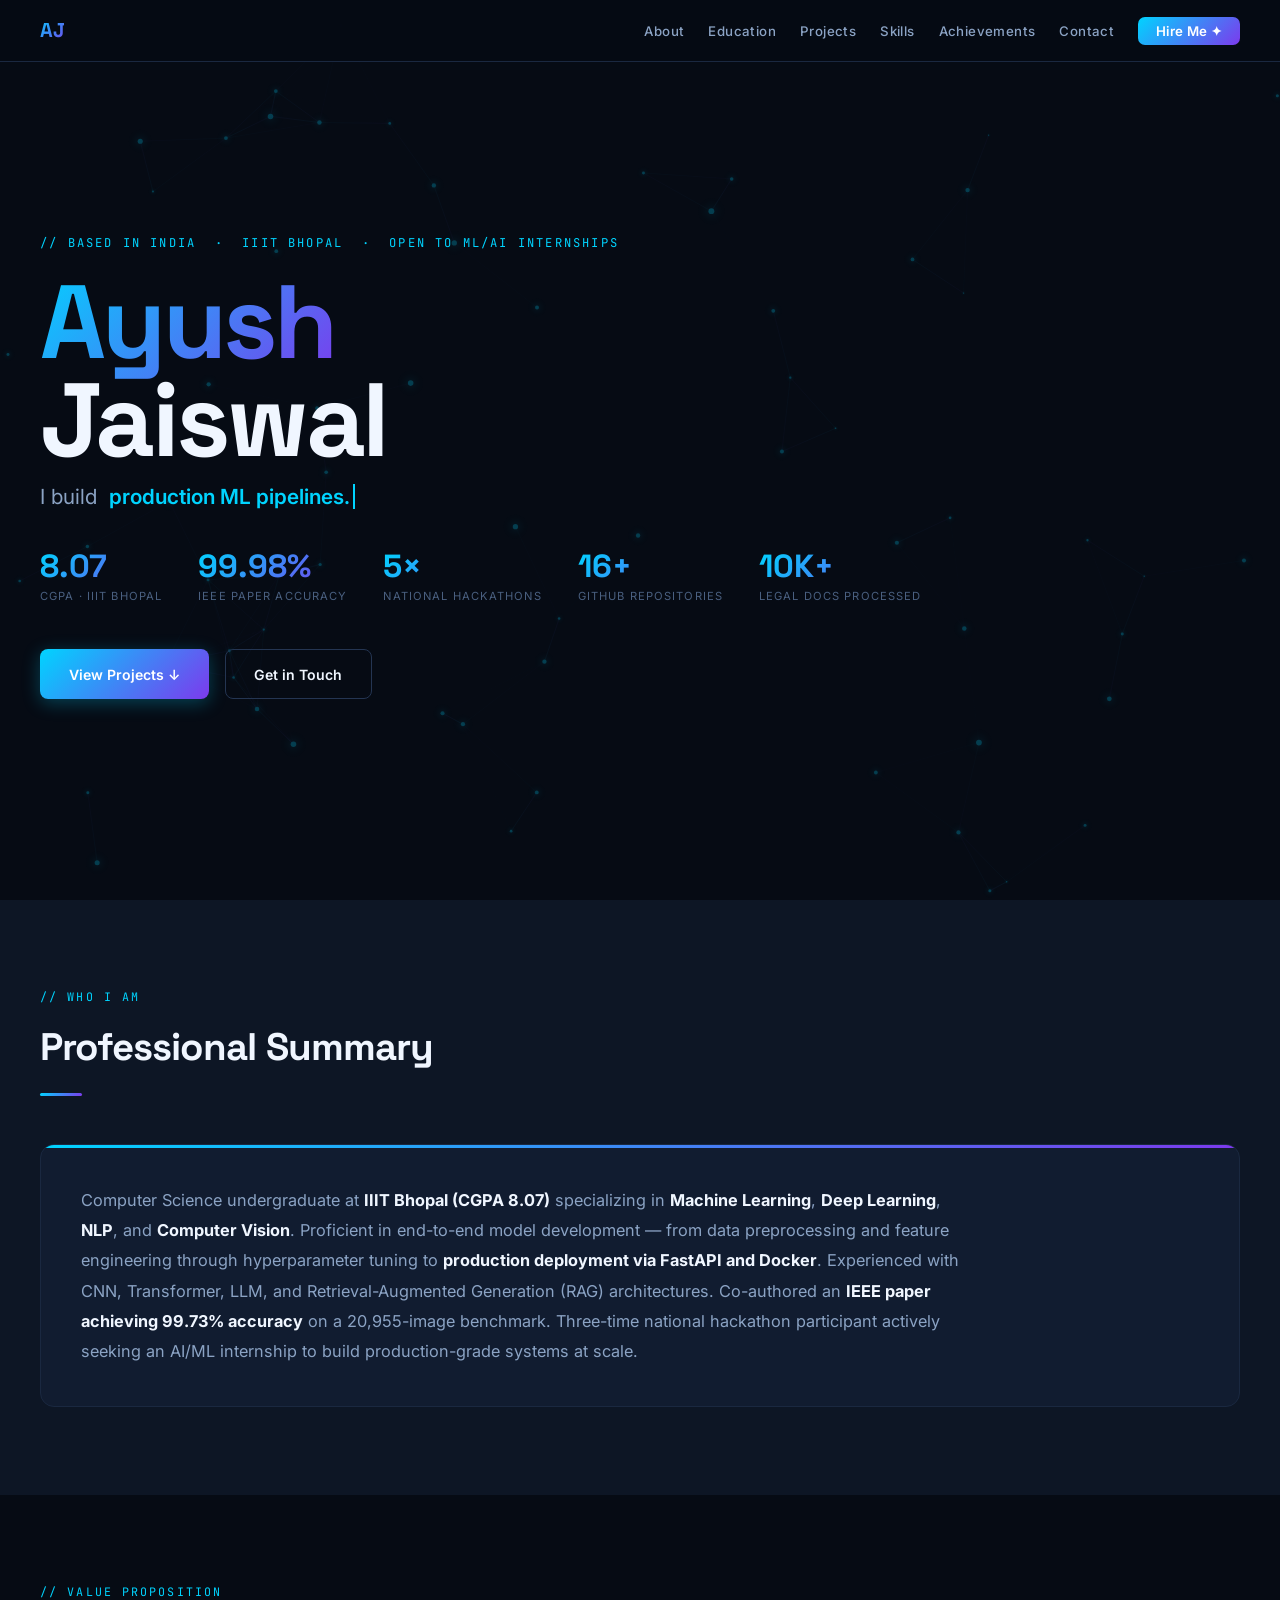
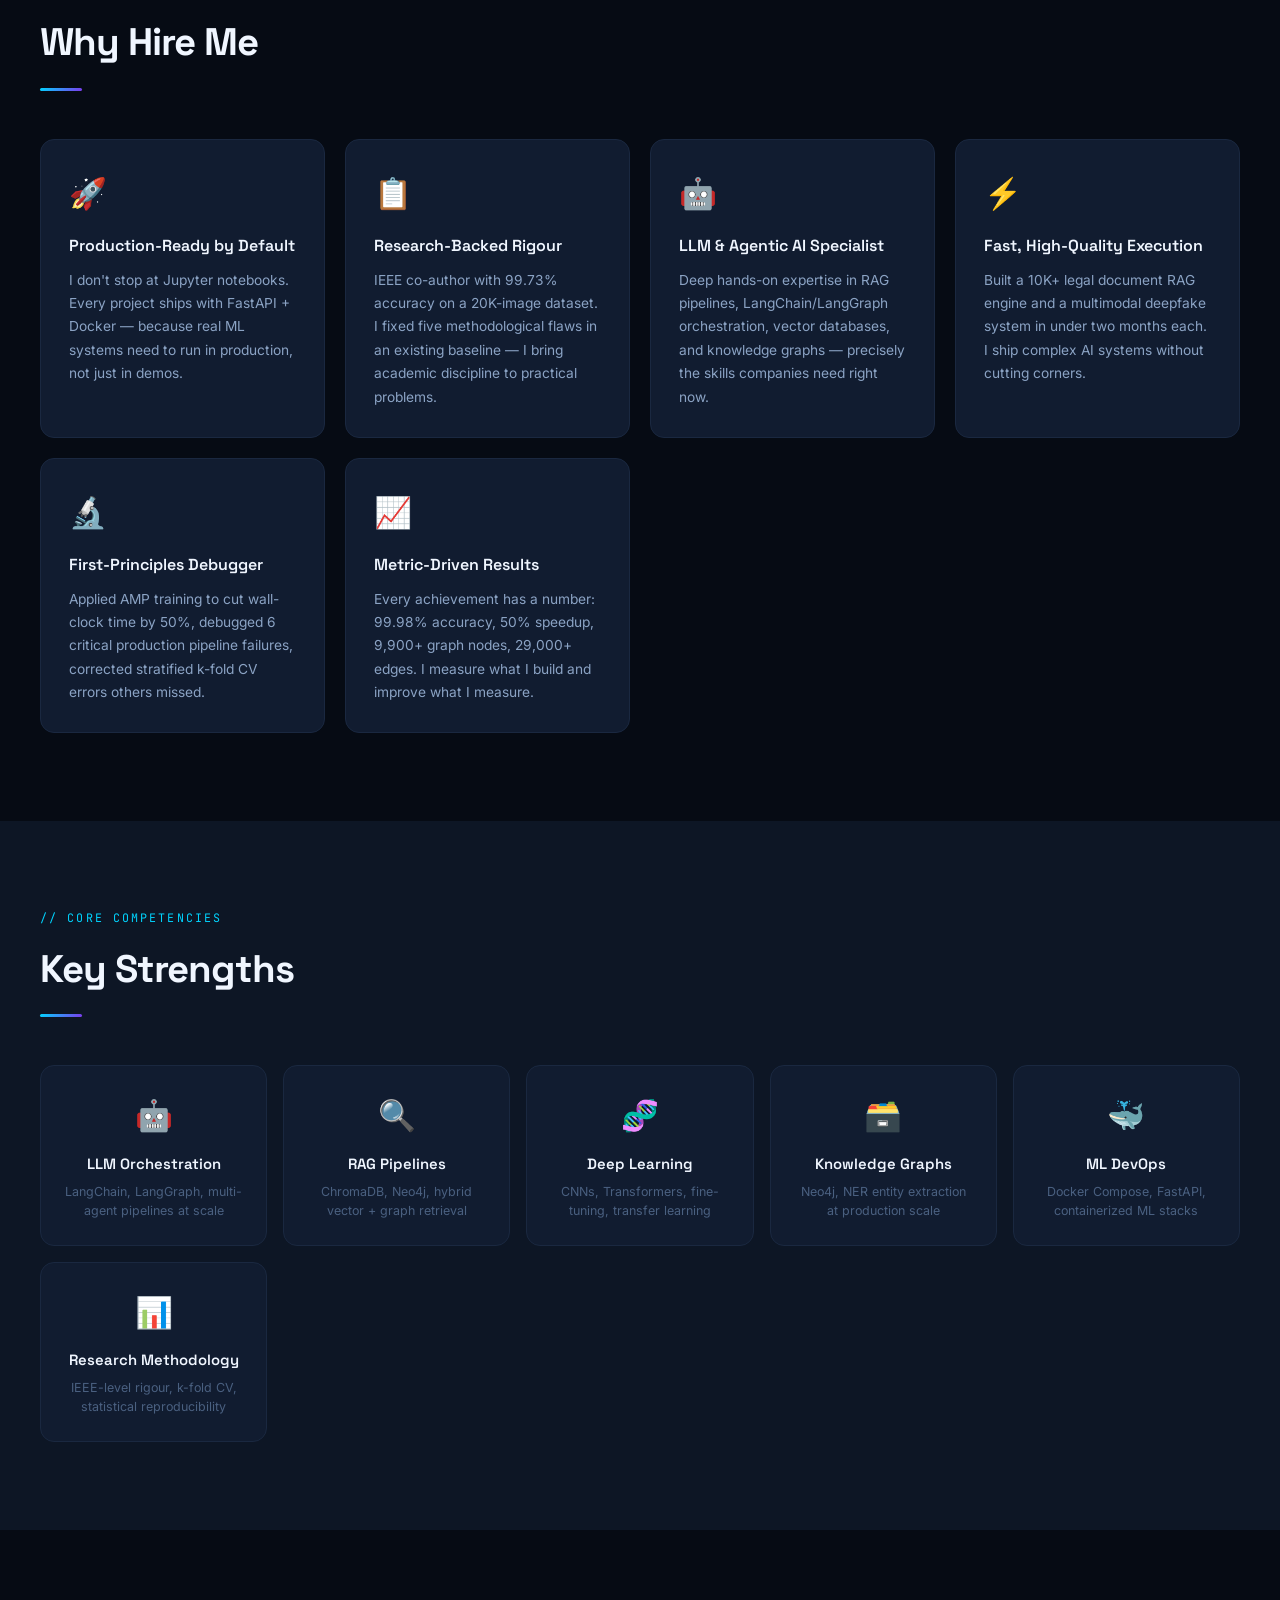
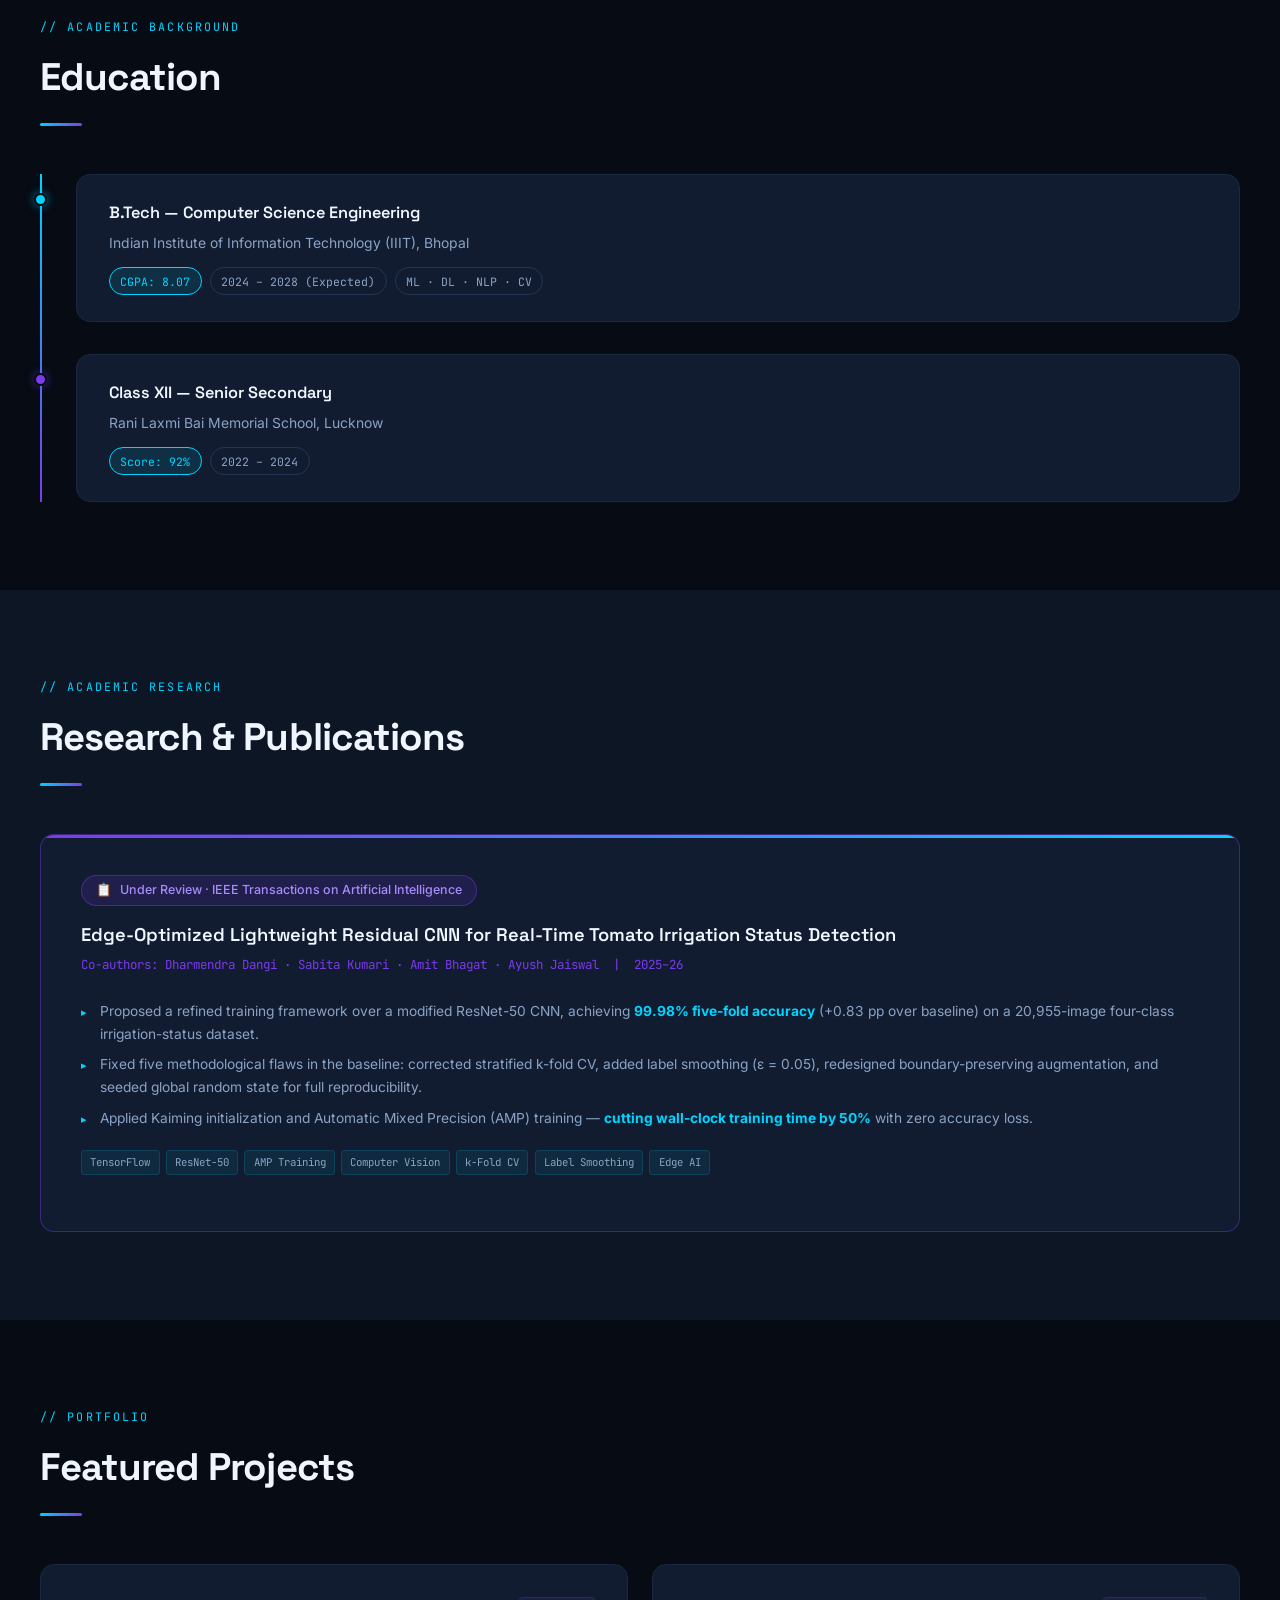
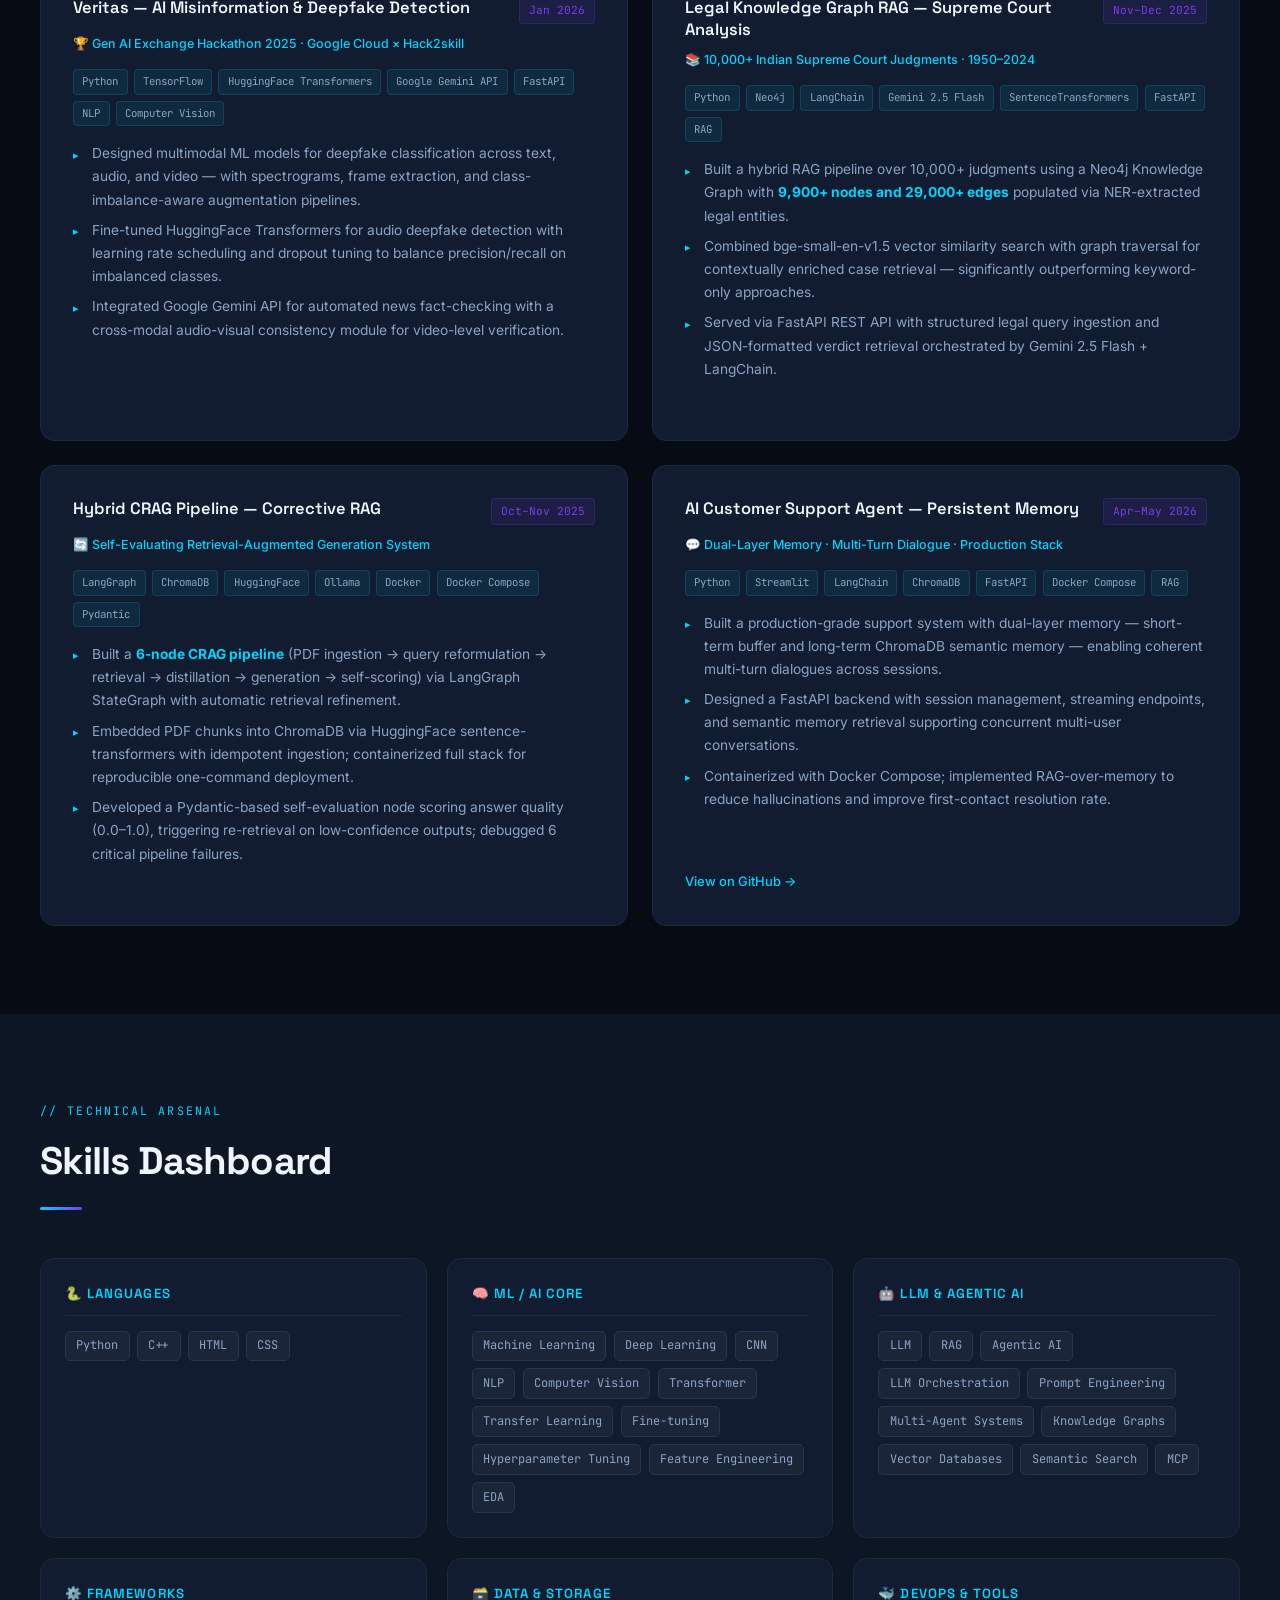
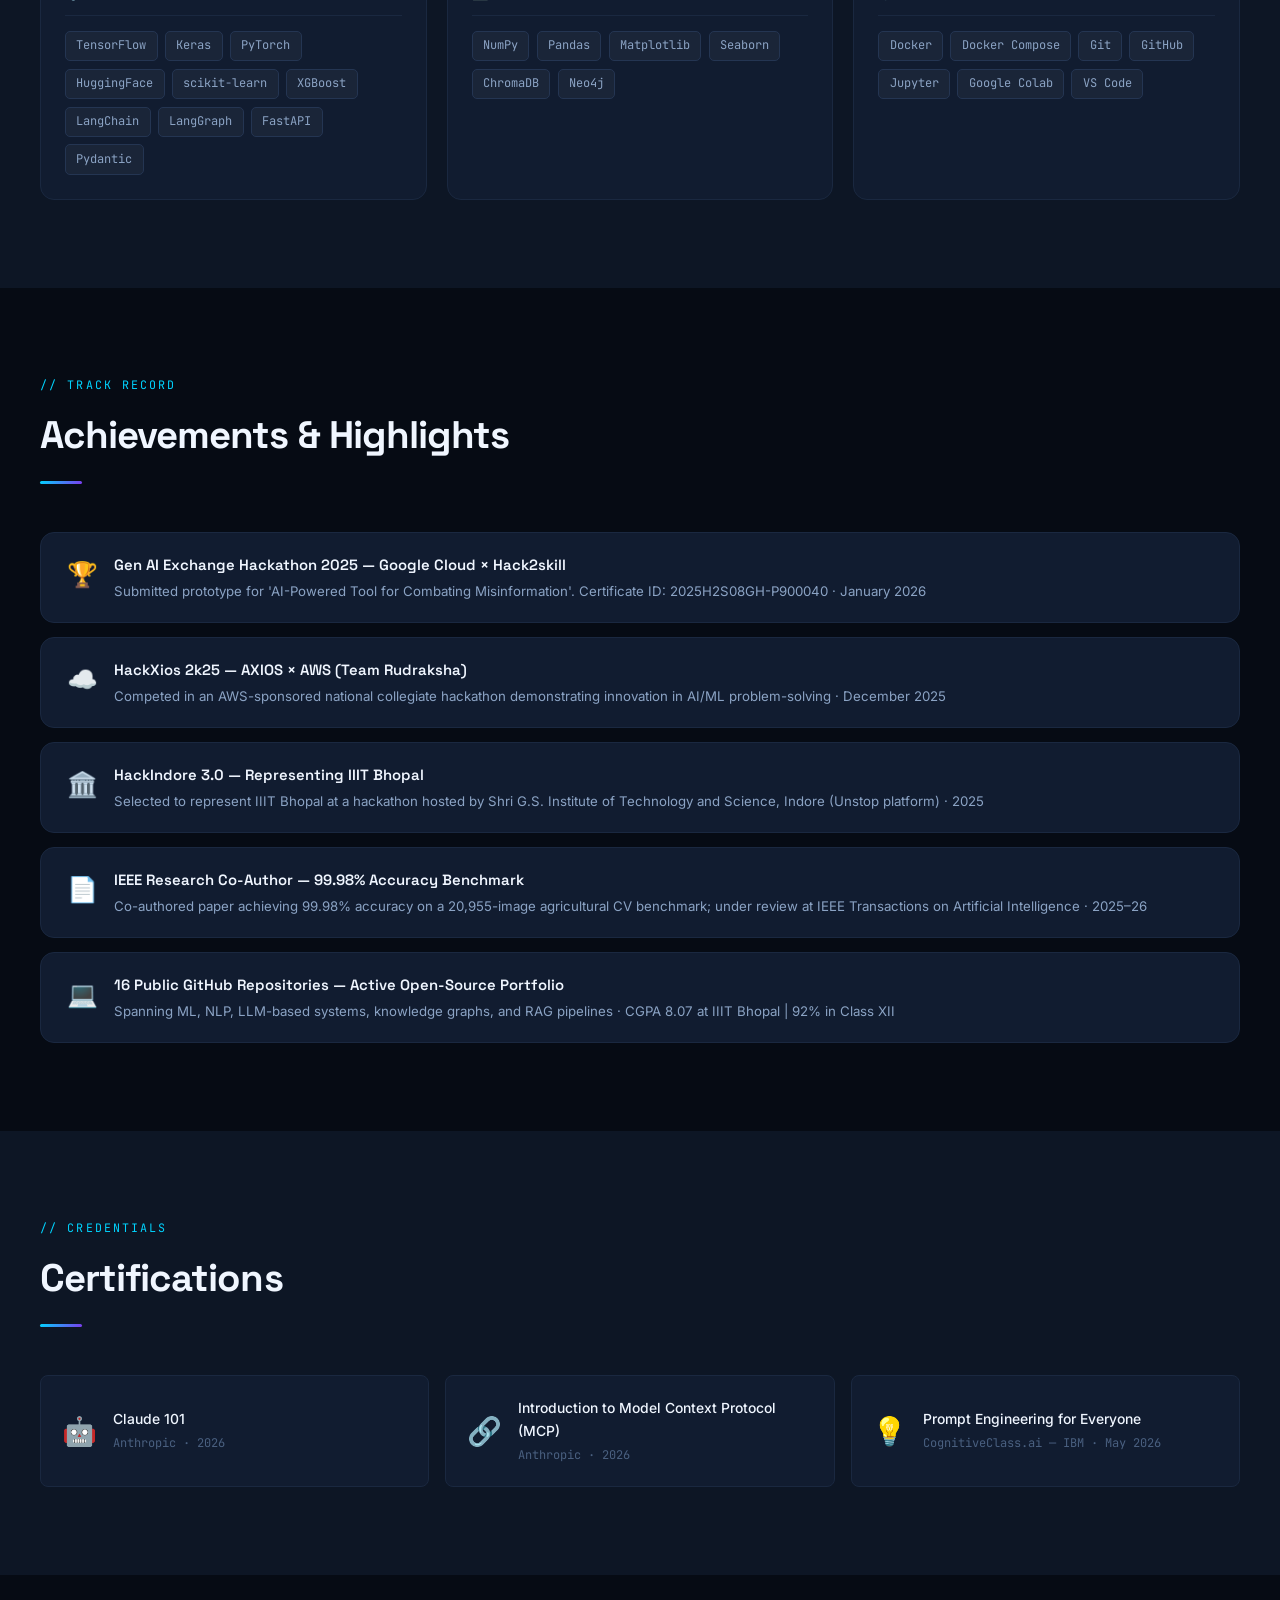
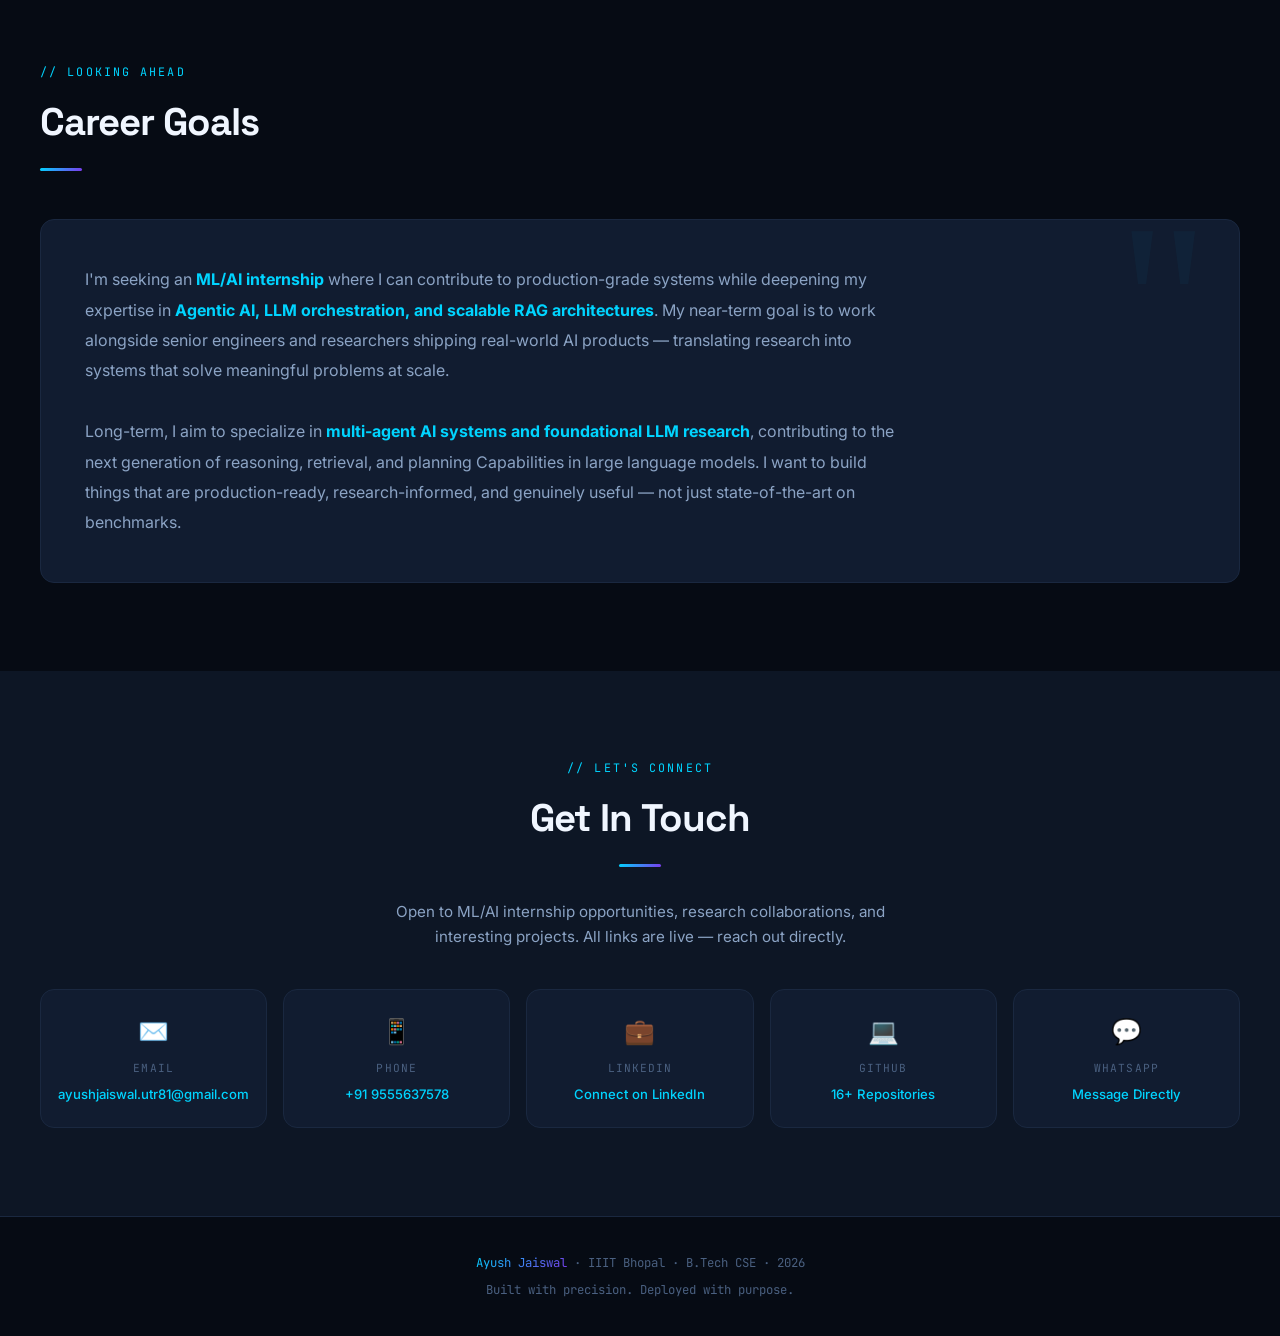
==== commit 71f03970: "Update index.html" ====
--- a/index.html
+++ b/index.html
@@ -703,7 +703,7 @@
           <span class="stat-label">IEEE Paper Accuracy</span>
         </div>
         <div class="stat-item">
-          <span class="stat-value">3×</span>
+          <span class="stat-value">5×</span>
           <span class="stat-label">National Hackathons</span>
         </div>
         <div class="stat-item">
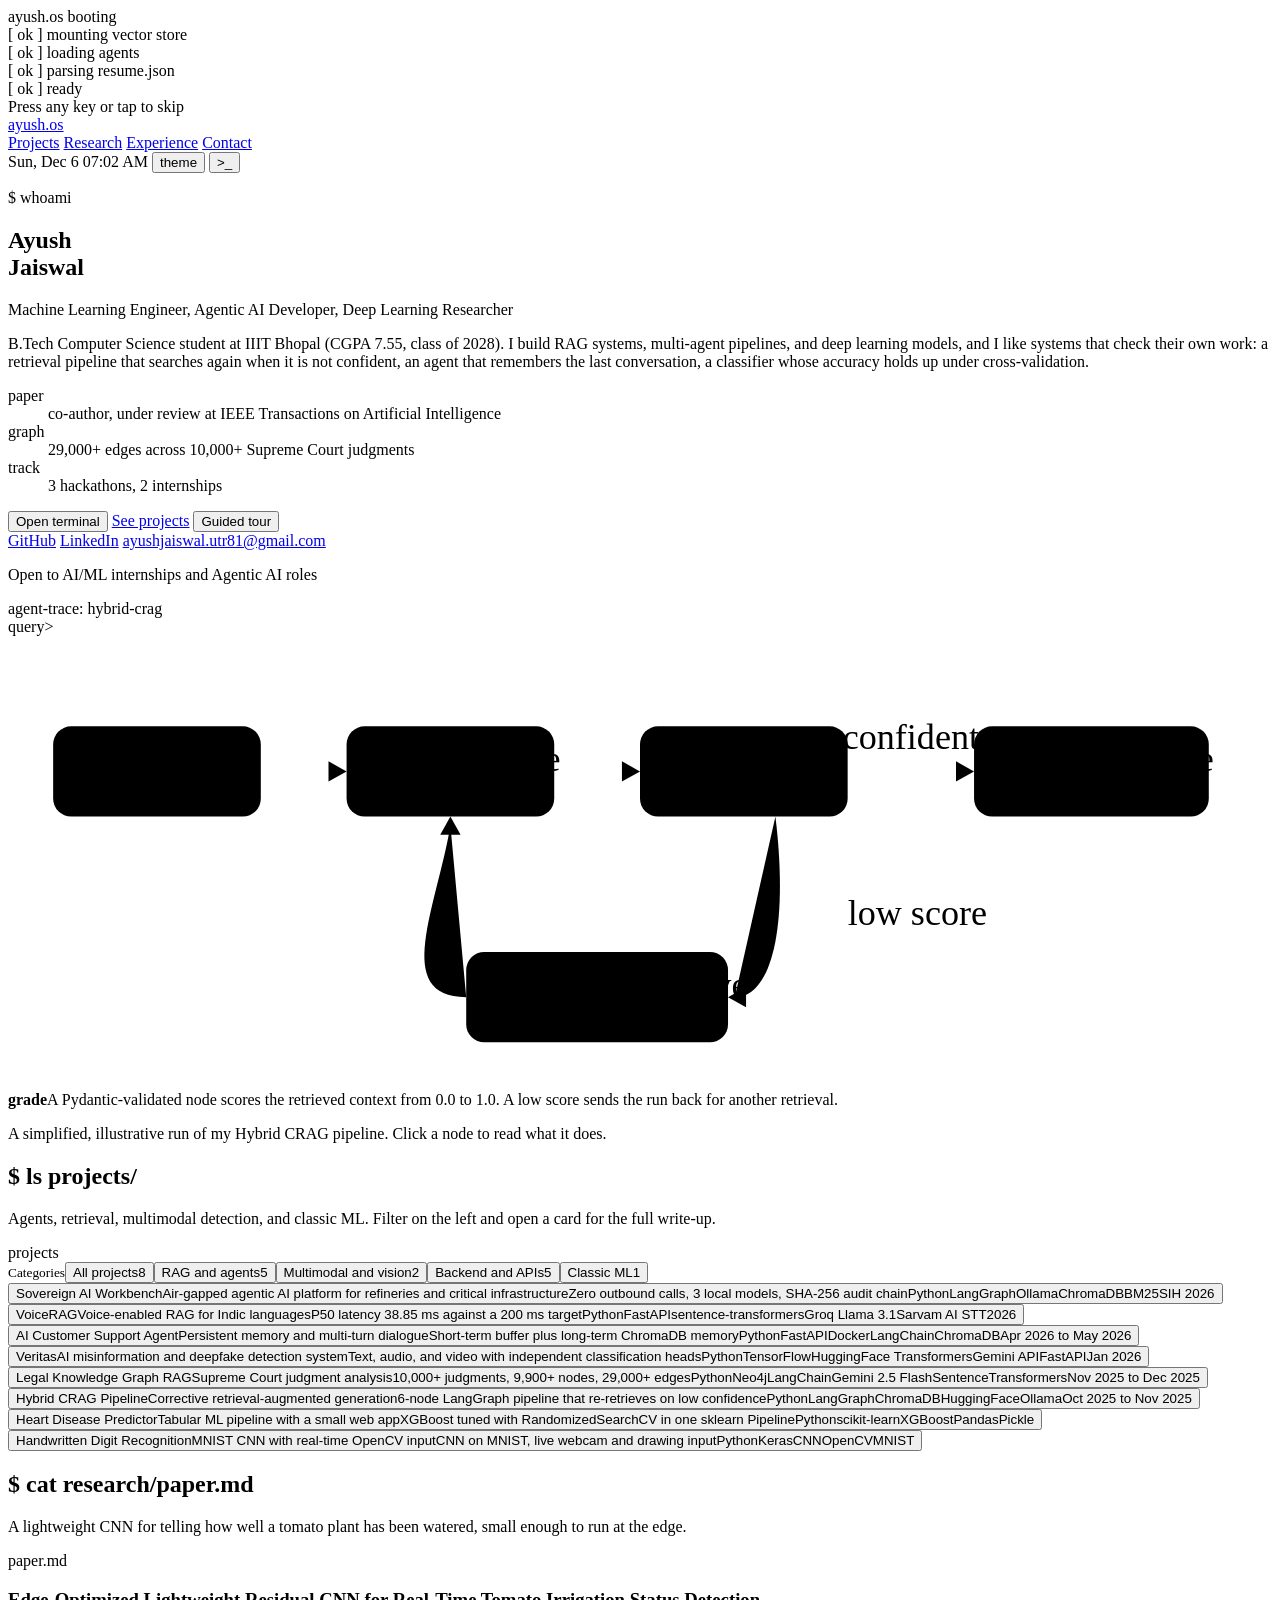
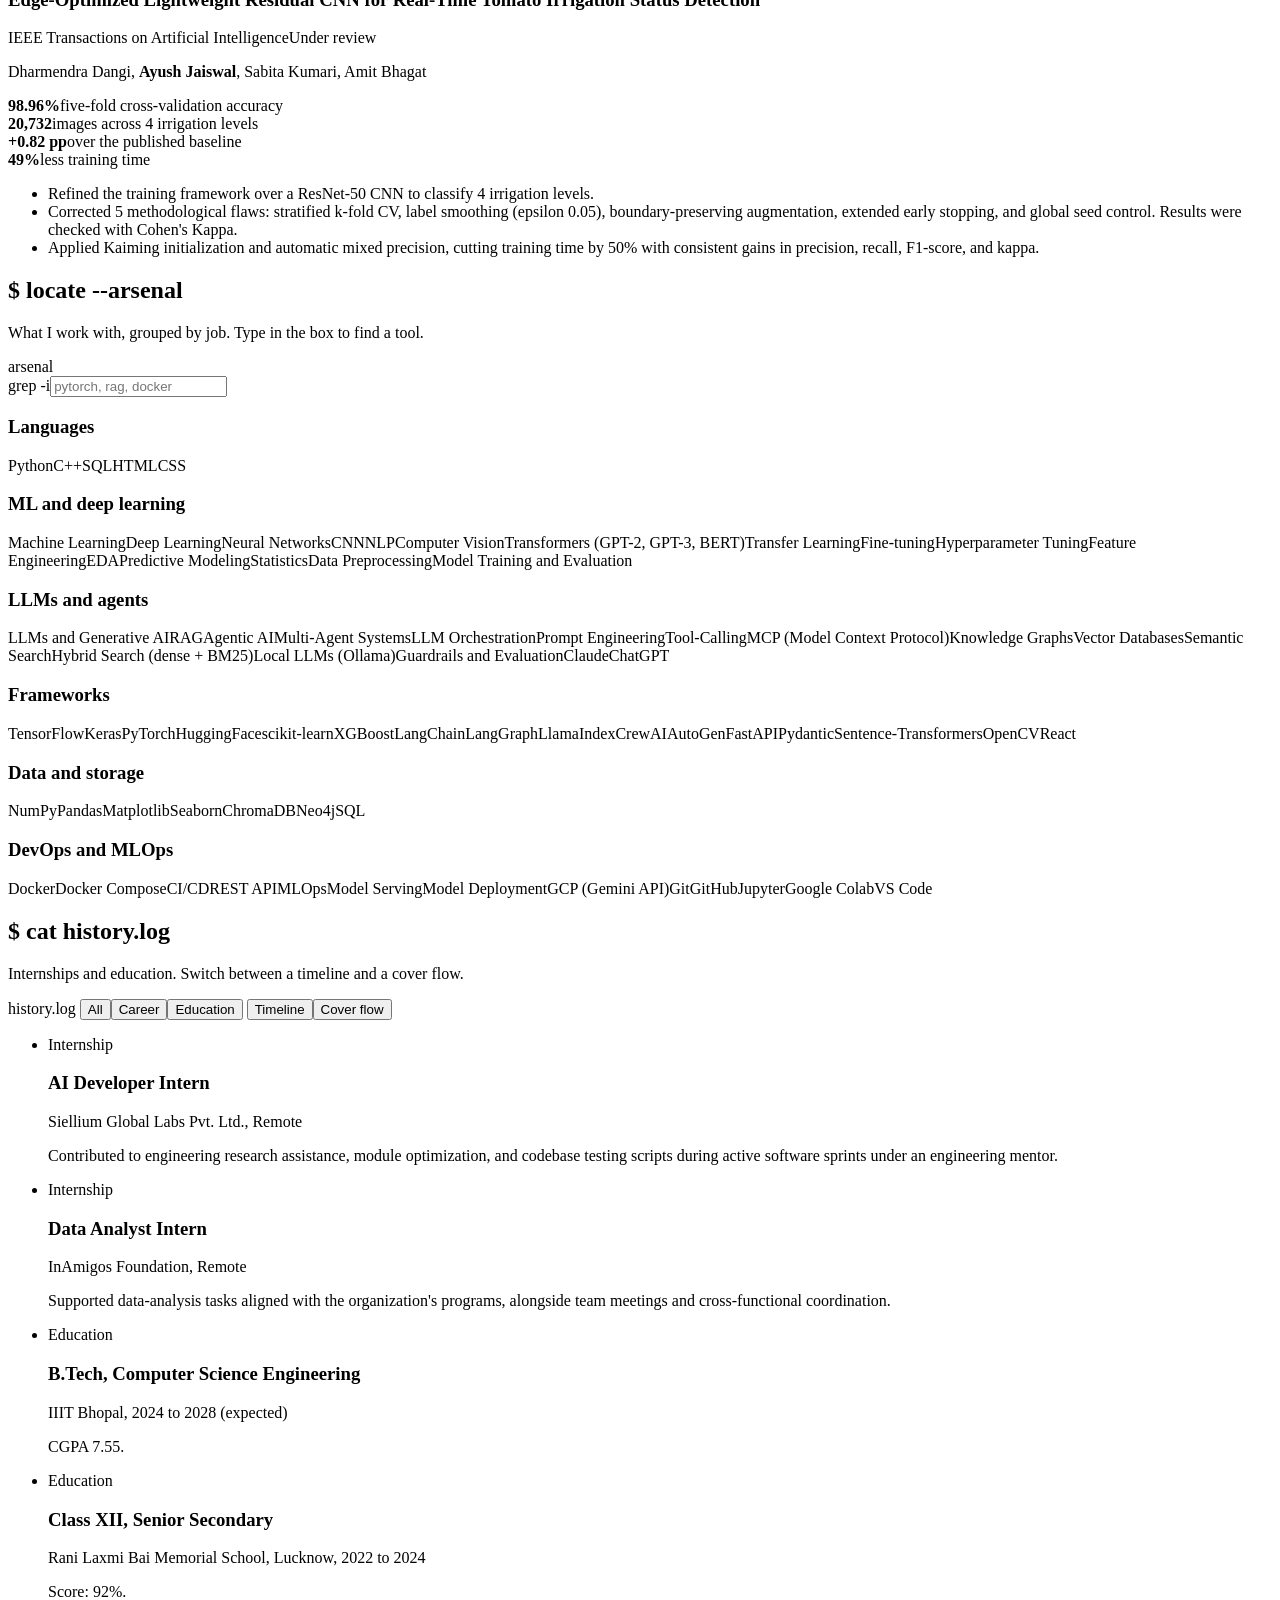
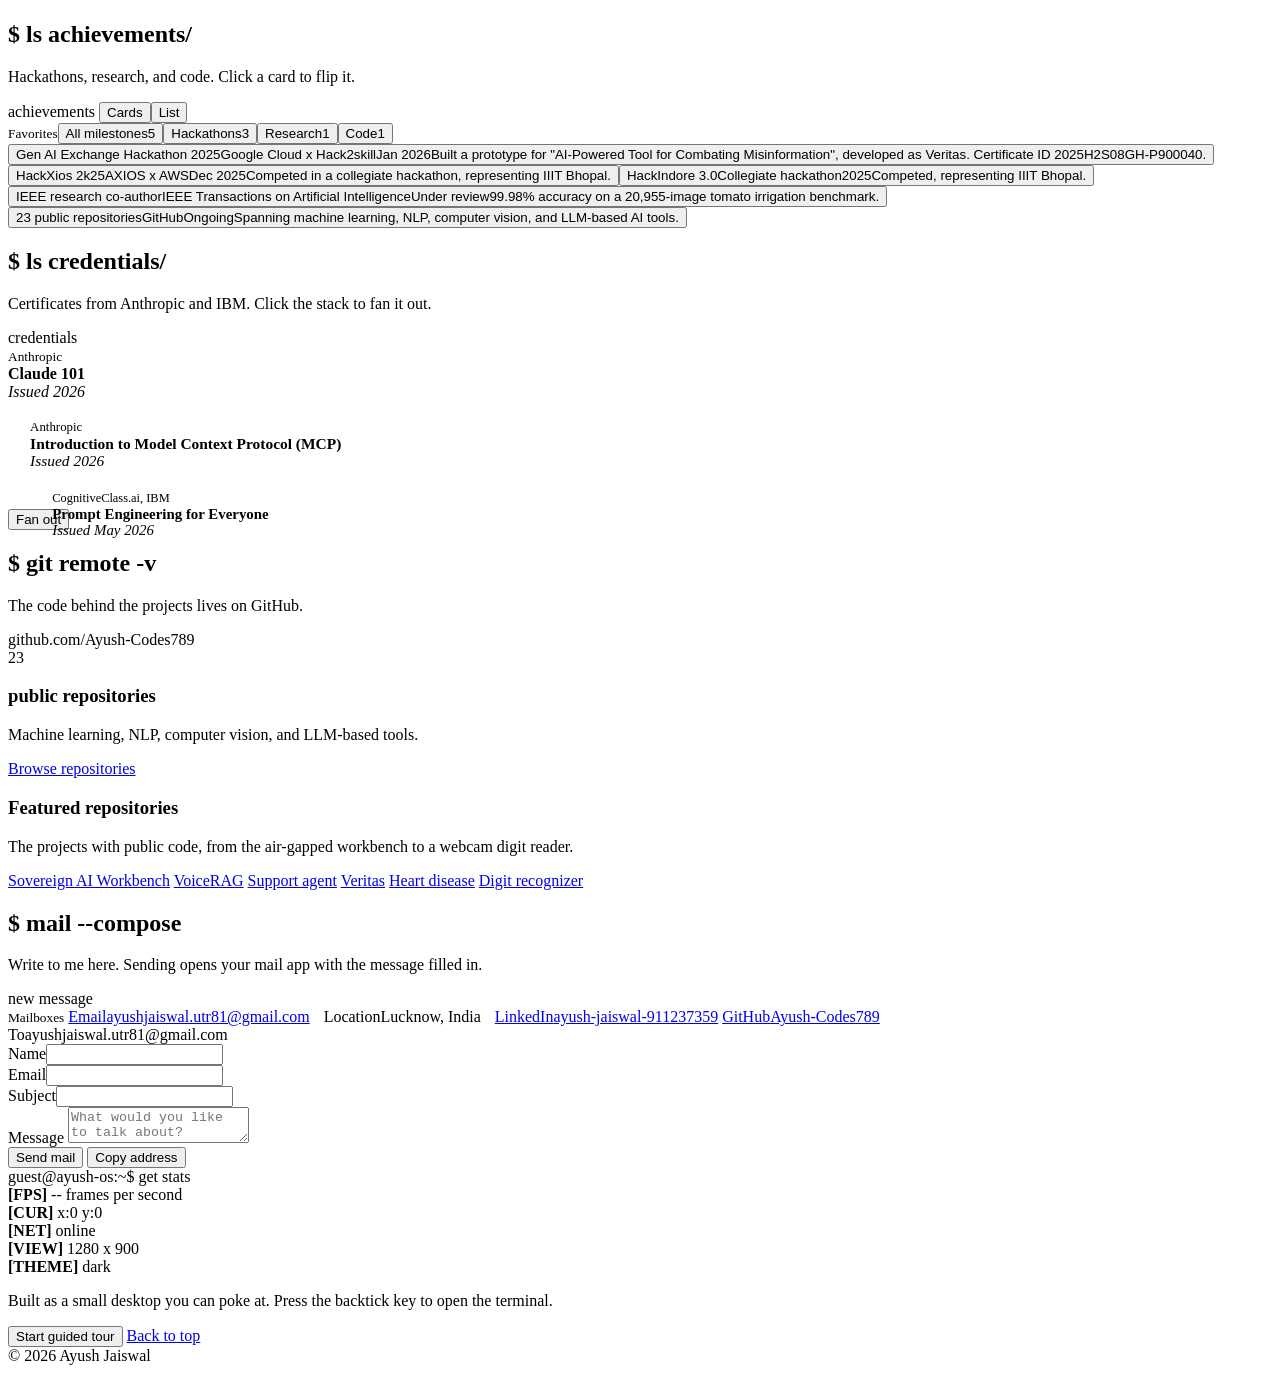
==== commit 30d4fe0f: "Update index.html" ====
--- a/index.html
+++ b/index.html
@@ -1,1417 +1,709 @@
 <!DOCTYPE html>
-<html lang="en">
+<html lang="en" data-theme="dark">
 <head>
-  <meta charset="UTF-8">
-  <meta name="viewport" content="width=device-width, initial-scale=1.0">
-  <title>Ayush Jaiswal — ML Engineer & AI Researcher</title>
-  <link rel="preconnect" href="https://fonts.googleapis.com">
-  <link rel="preconnect" href="https://fonts.gstatic.com" crossorigin>
-  <link href="https://fonts.googleapis.com/css2?family=Space+Grotesk:wght@300;400;500;600;700&family=Inter:wght@300;400;500;600&family=JetBrains+Mono:wght@400;500&display=swap" rel="stylesheet">
-  <style>
-    /* ===== CSS VARIABLES ===== */
-    :root {
-      --bg-deep:        #060B14;
-      --bg-surface:     #0D1625;
-      --bg-card:        #111C30;
-      --border:         #1A2840;
-      --border-light:   #243552;
-      --cyan:           #00D4FF;
-      --violet:         #7C3AED;
-      --cyan-dim:       rgba(0,212,255,0.12);
-      --violet-dim:     rgba(124,58,237,0.12);
-      --text-primary:   #F0F6FF;
-      --text-secondary: #8BA3C4;
-      --text-muted:     #4A6080;
-      --font-display:   'Space Grotesk', sans-serif;
-      --font-body:      'Inter', sans-serif;
-      --font-mono:      'JetBrains Mono', monospace;
-      --grad-main:      linear-gradient(135deg, #00D4FF 0%, #7C3AED 100%);
-      --grad-subtle:    linear-gradient(135deg, rgba(0,212,255,0.08) 0%, rgba(124,58,237,0.08) 100%);
-      --shadow-card:    0 4px 24px rgba(0,0,0,0.45);
-      --shadow-cyan:    0 0 24px rgba(0,212,255,0.18);
-      --shadow-violet:  0 0 24px rgba(124,58,237,0.18);
-      --radius:         14px;
-      --radius-sm:      8px;
-      --ease:           0.3s cubic-bezier(0.4,0,0.2,1);
-    }
-
-    *, *::before, *::after { margin:0; padding:0; box-sizing:border-box; }
-    html { scroll-behavior: smooth; }
-
-    body {
-      background: var(--bg-deep);
-      color: var(--text-primary);
-      font-family: var(--font-body);
-      line-height: 1.65;
-      overflow-x: hidden;
-    }
-
-    /* scrollbar */
-    ::-webkit-scrollbar { width: 5px; }
-    ::-webkit-scrollbar-track { background: var(--bg-deep); }
-    ::-webkit-scrollbar-thumb { background: var(--violet); border-radius: 3px; }
-
-    /* ===== NAVIGATION ===== */
-    nav {
-      position: fixed; top:0; left:0; right:0; z-index:200;
-      height: 62px;
-      background: rgba(6,11,20,0.88);
-      backdrop-filter: blur(18px);
-      border-bottom: 1px solid var(--border);
-      display: flex; align-items: center;
-      justify-content: space-between;
-      padding: 0 2.5rem;
-    }
-
-    .nav-logo {
-      font-family: var(--font-display);
-      font-weight: 700; font-size: 1.25rem;
-      background: var(--grad-main);
-      -webkit-background-clip: text; -webkit-text-fill-color: transparent;
-      letter-spacing: -0.02em;
-    }
-
-    .nav-links { display:flex; gap:1.5rem; list-style:none; align-items:center; }
-
-    .nav-links a {
-      color: var(--text-secondary); text-decoration:none;
-      font-size: 0.83rem; font-weight:500; letter-spacing:0.03em;
-      transition: color var(--ease);
-    }
-    .nav-links a:hover { color: var(--cyan); }
-
-    .nav-cta {
-      background: var(--grad-main) !important;
-      -webkit-text-fill-color: white !important;
-      color: white !important;
-      padding: 0.38rem 1.1rem;
-      border-radius: 7px; font-weight:600 !important;
-    }
-
-    .hamburger {
-      display:none; flex-direction:column; gap:5px;
-      cursor:pointer; background:none; border:none; padding:4px;
-    }
-    .hamburger span { width:22px; height:2px; background:var(--text-primary); border-radius:1px; transition:all var(--ease); }
-
-    /* ===== HERO ===== */
-    #hero {
-      min-height: 100vh;
-      display: flex; align-items: center;
-      position: relative; overflow: hidden;
-      padding: 80px 2.5rem 3rem;
-    }
-
-    #hero-canvas {
-      position:absolute; inset:0;
-      width:100%; height:100%;
-      opacity: 0.32;
-    }
-
-    .hero-content {
-      position:relative; z-index:2;
-      max-width:1200px; margin:0 auto; width:100%;
-    }
-
-    .hero-eyebrow {
-      font-family: var(--font-mono);
-      font-size: 0.76rem; color: var(--cyan);
-      letter-spacing: 0.18em; text-transform: uppercase;
-      margin-bottom: 1.25rem;
-      opacity:0; animation: fadeUp 0.7s 0.2s forwards;
-    }
-
-    .hero-name {
-      font-family: var(--font-display);
-      font-size: clamp(3.2rem, 9vw, 6.5rem);
-      font-weight: 700; line-height: 0.95;
-      letter-spacing: -0.035em;
-      margin-bottom: 0.6rem;
-      opacity:0; animation: fadeUp 0.7s 0.4s forwards;
-    }
-
-    .hero-name-highlight {
-      background: var(--grad-main);
-      -webkit-background-clip: text; -webkit-text-fill-color: transparent;
-    }
-
-    .hero-role {
-      font-size: clamp(1rem, 2.2vw, 1.3rem);
-      color: var(--text-secondary); font-weight:400;
-      margin-bottom: 2.25rem;
-      min-height: 1.8rem;
-      opacity:0; animation: fadeUp 0.7s 0.6s forwards;
-    }
-
-    .typewriter {
-      color: var(--cyan); font-weight:600;
-      border-right: 2px solid var(--cyan);
-      padding-right: 3px;
-    }
-
-    .hero-stats {
-      display:flex; gap:2.25rem; flex-wrap:wrap;
-      margin-bottom: 2.75rem;
-      opacity:0; animation: fadeUp 0.7s 0.8s forwards;
-    }
-
-    .stat-item { display:flex; flex-direction:column; }
-
-    .stat-value {
-      font-family: var(--font-display);
-      font-size: 2rem; font-weight:700; line-height:1;
-      background: var(--grad-main);
-      -webkit-background-clip: text; -webkit-text-fill-color: transparent;
-    }
-
-    .stat-label {
-      font-size: 0.7rem; color: var(--text-muted);
-      text-transform: uppercase; letter-spacing: 0.1em;
-      margin-top: 0.3rem;
-    }
-
-    .hero-actions {
-      display:flex; gap:1rem; flex-wrap:wrap;
-      opacity:0; animation: fadeUp 0.7s 1s forwards;
-    }
-
-    @keyframes fadeUp {
-      from { opacity:0; transform:translateY(18px); }
-      to   { opacity:1; transform:translateY(0); }
-    }
-
-    /* ===== BUTTONS ===== */
-    .btn {
-      padding: 0.78rem 1.8rem;
-      border-radius: var(--radius-sm);
-      font-weight:600; font-size:0.88rem;
-      cursor:pointer; transition:all var(--ease);
-      text-decoration:none; display:inline-flex;
-      align-items:center; gap:0.45rem; border:none;
-    }
-    .btn-primary {
-      background: var(--grad-main); color:white;
-      box-shadow: 0 4px 18px rgba(0,212,255,0.28);
-    }
-    .btn-primary:hover { transform:translateY(-2px); box-shadow:0 8px 28px rgba(0,212,255,0.38); }
-    .btn-outline {
-      background: transparent; color:var(--text-primary);
-      border: 1px solid var(--border-light);
-    }
-    .btn-outline:hover { border-color:var(--cyan); color:var(--cyan); transform:translateY(-2px); }
-
-    /* ===== SECTION COMMONS ===== */
-    section { padding: 5.5rem 2.5rem; }
-
-    .container { max-width:1200px; margin:0 auto; }
-
-    .section-label {
-      font-family: var(--font-mono);
-      font-size: 0.73rem; color:var(--cyan);
-      letter-spacing: 0.18em; text-transform:uppercase;
-      margin-bottom: 0.5rem;
-    }
-
-    .section-title {
-      font-family: var(--font-display);
-      font-size: clamp(1.75rem, 3.5vw, 2.4rem);
-      font-weight:700; letter-spacing:-0.025em;
-      margin-bottom: 0.9rem;
-    }
-
-    .section-divider {
-      width:42px; height:3px;
-      background: var(--grad-main);
-      border-radius:2px; margin-bottom:3rem;
-    }
-
-    /* ===== SCROLL ANIMATIONS ===== */
-    .reveal {
-      opacity:0; transform:translateY(22px);
-      transition: opacity 0.65s ease, transform 0.65s ease;
-    }
-    .reveal.visible { opacity:1; transform:translateY(0); }
-
-    /* ===== SUMMARY ===== */
-    #summary { background: var(--bg-surface); }
-
-    .summary-card {
-      background: var(--bg-card);
-      border: 1px solid var(--border);
-      border-radius: var(--radius);
-      padding: 2.5rem;
-      position:relative; overflow:hidden;
-    }
-    .summary-card::before {
-      content:''; position:absolute; top:0; left:0; right:0;
-      height:3px; background: var(--grad-main);
-    }
-    .summary-text {
-      font-size: 1.02rem; color:var(--text-secondary);
-      line-height: 1.85; max-width:900px;
-    }
-    .summary-text strong { color:var(--text-primary); }
-
-    /* ===== WHY HIRE ME ===== */
-    #why-hire { background: var(--bg-deep); }
-
-    .why-grid {
-      display:grid;
-      grid-template-columns: repeat(auto-fit, minmax(280px, 1fr));
-      gap:1.25rem;
-    }
-
-    .why-card {
-      background: var(--bg-card);
-      border: 1px solid var(--border);
-      border-radius: var(--radius);
-      padding: 1.75rem;
-      transition: all var(--ease);
-      position:relative; overflow:hidden;
-    }
-    .why-card::after {
-      content:''; position:absolute; inset:0;
-      background: var(--grad-subtle); opacity:0;
-      transition:opacity var(--ease);
-    }
-    .why-card:hover {
-      border-color: rgba(0,212,255,0.5);
-      transform: translateY(-4px);
-      box-shadow: var(--shadow-cyan);
-    }
-    .why-card:hover::after { opacity:1; }
-
-    .why-icon { font-size:1.9rem; margin-bottom:0.9rem; display:block; }
-
-    .why-card h3 {
-      font-family: var(--font-display);
-      font-size:1rem; font-weight:600;
-      margin-bottom:0.6rem;
-      position:relative; z-index:1;
-    }
-    .why-card p {
-      font-size:0.86rem; color:var(--text-secondary);
-      line-height:1.7; position:relative; z-index:1;
-    }
-
-    /* ===== KEY STRENGTHS ===== */
-    #strengths { background: var(--bg-surface); }
-
-    .strengths-grid {
-      display:grid;
-      grid-template-columns: repeat(auto-fit, minmax(190px, 1fr));
-      gap:1rem;
-    }
-
-    .strength-card {
-      background: var(--bg-card);
-      border: 1px solid var(--border);
-      border-radius: var(--radius);
-      padding: 1.5rem; text-align:center;
-      transition: all var(--ease);
-    }
-    .strength-card:hover {
-      border-color: rgba(124,58,237,0.5);
-      transform: translateY(-3px);
-      box-shadow: var(--shadow-violet);
-    }
-    .strength-card .s-icon { font-size:1.9rem; margin-bottom:0.7rem; }
-    .strength-card h4 {
-      font-family: var(--font-display);
-      font-size:0.93rem; font-weight:600;
-      margin-bottom:0.35rem;
-    }
-    .strength-card p { font-size:0.78rem; color:var(--text-muted); line-height:1.55; }
-
-    /* ===== EDUCATION ===== */
-    #education { background: var(--bg-deep); }
-
-    .edu-timeline { position:relative; padding-left:2.25rem; }
-    .edu-timeline::before {
-      content:''; position:absolute;
-      left:0; top:0; bottom:0; width:2px;
-      background: linear-gradient(to bottom, var(--cyan), var(--violet));
-    }
-
-    .edu-item { position:relative; padding-bottom:2rem; }
-    .edu-item:last-child { padding-bottom:0; }
-
-    .edu-dot {
-      position:absolute; left:-2.65rem; top:1.2rem;
-      width:13px; height:13px; border-radius:50%;
-      background: var(--cyan); border:2px solid var(--bg-deep);
-      box-shadow:0 0 10px rgba(0,212,255,0.55);
-    }
-
-    .edu-card {
-      background: var(--bg-card);
-      border: 1px solid var(--border);
-      border-radius: var(--radius); padding:1.6rem 2rem;
-      transition: border-color var(--ease);
-    }
-    .edu-card:hover { border-color: rgba(0,212,255,0.35); }
-
-    .edu-card h3 {
-      font-family: var(--font-display);
-      font-size:1.02rem; font-weight:600; margin-bottom:0.3rem;
-    }
-    .edu-inst {
-      font-size:0.87rem; color:var(--text-secondary); margin-bottom:0.75rem;
-    }
-    .edu-badges { display:flex; gap:0.5rem; flex-wrap:wrap; }
-    .edu-badge {
-      font-family: var(--font-mono); font-size:0.72rem;
-      padding:0.22rem 0.65rem; border-radius:20px;
-      border:1px solid var(--border-light); color:var(--text-secondary);
-    }
-    .edu-badge.hl {
-      background: rgba(0,212,255,0.1);
-      border-color: var(--cyan); color:var(--cyan);
-    }
-
-    /* ===== RESEARCH ===== */
-    #research { background: var(--bg-surface); }
-
-    .research-card {
-      background: var(--bg-card);
-      border: 1px solid rgba(124,58,237,0.4);
-      border-radius: var(--radius); padding:2.5rem;
-      position:relative; overflow:hidden;
-    }
-    .research-card::before {
-      content:''; position:absolute; top:0; left:0; right:0;
-      height:3px; background:linear-gradient(90deg, var(--violet), var(--cyan));
-    }
-    .research-badge {
-      display:inline-flex; align-items:center; gap:0.45rem;
-      background: rgba(124,58,237,0.15);
-      border:1px solid rgba(124,58,237,0.4);
-      border-radius:20px; padding:0.28rem 0.9rem;
-      font-size:0.78rem; color:#A78BFA; font-weight:500;
-      margin-bottom:1rem;
-    }
-    .research-title {
-      font-family: var(--font-display);
-      font-size:1.15rem; font-weight:600;
-      line-height:1.4; margin-bottom:0.45rem;
-    }
-    .research-venue {
-      font-family: var(--font-mono); font-size:0.78rem;
-      color:var(--violet); margin-bottom:1.5rem;
-    }
-
-    /* ===== PROJECTS ===== */
-    #projects { background: var(--bg-deep); }
-
-    .projects-grid {
-      display:grid;
-      grid-template-columns: repeat(auto-fit, minmax(500px, 1fr));
-      gap:1.5rem;
-    }
-
-    .project-card {
-      background: var(--bg-card);
-      border: 1px solid var(--border);
-      border-radius: var(--radius); padding:2rem;
-      display:flex; flex-direction:column;
-      transition: all var(--ease); position:relative; overflow:hidden;
-    }
-    .project-card::before {
-      content:''; position:absolute;
-      top:0; left:0; right:0; height:2px;
-      background: var(--grad-main);
-      transform:scaleX(0); transform-origin:left;
-      transition:transform var(--ease);
-    }
-    .project-card:hover {
-      border-color:rgba(0,212,255,0.38);
-      transform:translateY(-4px);
-      box-shadow: var(--shadow-cyan), var(--shadow-card);
-    }
-    .project-card:hover::before { transform:scaleX(1); }
-
-    .project-header {
-      display:flex; justify-content:space-between;
-      align-items:flex-start; gap:1rem; margin-bottom:0.65rem;
-    }
-    .project-title {
-      font-family:var(--font-display);
-      font-size:1.03rem; font-weight:600; line-height:1.3;
-    }
-    .project-date {
-      font-family:var(--font-mono); font-size:0.7rem;
-      color:var(--violet); white-space:nowrap;
-      padding:0.2rem 0.55rem;
-      background:rgba(124,58,237,0.1);
-      border:1px solid rgba(124,58,237,0.2);
-      border-radius:4px; flex-shrink:0;
-    }
-    .project-event {
-      font-size:0.78rem; color:var(--cyan);
-      font-weight:500; margin-bottom:0.9rem;
-    }
-
-    .tech-stack { display:flex; flex-wrap:wrap; gap:0.38rem; margin-bottom:1rem; }
-    .tech-tag {
-      font-family:var(--font-mono); font-size:0.67rem;
-      padding:0.18rem 0.52rem;
-      background:rgba(0,212,255,0.07);
-      border:1px solid rgba(0,212,255,0.15);
-      border-radius:4px; color:var(--text-secondary);
-    }
-
-    .project-bullets { list-style:none; margin-bottom:1.25rem; flex:1; }
-    .project-bullets li {
-      font-size:0.86rem; color:var(--text-secondary);
-      line-height:1.68; padding-left:1.2rem;
-      position:relative; margin-bottom:0.45rem;
-    }
-    .project-bullets li::before {
-      content:'▸'; position:absolute; left:0;
-      color:var(--cyan); font-size:0.68rem; top:0.2rem;
-    }
-    .project-bullets li strong { color:var(--cyan); }
-
-    .project-link {
-      display:inline-flex; align-items:center; gap:0.4rem;
-      color:var(--cyan); text-decoration:none;
-      font-size:0.81rem; font-weight:500;
-      transition:gap var(--ease);
-    }
-    .project-link:hover { gap:0.75rem; }
-
-    /* ===== SKILLS ===== */
-    #skills { background: var(--bg-surface); }
-
-    .skills-grid {
-      display:grid;
-      grid-template-columns:repeat(auto-fit, minmax(290px, 1fr));
-      gap:1.25rem;
-    }
-
-    .skill-cat {
-      background:var(--bg-card);
-      border:1px solid var(--border);
-      border-radius:var(--radius); padding:1.5rem;
-    }
-    .skill-cat h3 {
-      font-family:var(--font-display); font-size:0.83rem;
-      font-weight:600; text-transform:uppercase;
-      letter-spacing:0.08em; color:var(--cyan);
-      margin-bottom:0.9rem; padding-bottom:0.65rem;
-      border-bottom:1px solid var(--border);
-    }
-    .skill-tags { display:flex; flex-wrap:wrap; gap:0.45rem; }
-    .skill-tag {
-      font-family:var(--font-mono); font-size:0.75rem;
-      padding:0.28rem 0.65rem; border-radius:5px;
-      background:rgba(255,255,255,0.04);
-      border:1px solid var(--border-light);
-      color:var(--text-secondary); cursor:default;
-      transition:all var(--ease);
-    }
-    .skill-tag:hover {
-      background:rgba(0,212,255,0.1);
-      border-color:var(--cyan); color:var(--cyan);
-      transform:translateY(-1px);
-    }
-
-    /* ===== ACHIEVEMENTS ===== */
-    #achievements { background: var(--bg-deep); }
-
-    .ach-list { display:flex; flex-direction:column; gap:0.9rem; }
-
-    .ach-item {
-      background:var(--bg-card);
-      border:1px solid var(--border);
-      border-radius:var(--radius);
-      padding:1.25rem 1.6rem;
-      display:flex; gap:1rem; align-items:flex-start;
-      transition:all var(--ease);
-    }
-    .ach-item:hover {
-      border-color:rgba(0,212,255,0.3);
-      transform:translateX(5px);
-    }
-    .ach-icon { font-size:1.55rem; flex-shrink:0; margin-top:0.05rem; }
-    .ach-content h4 {
-      font-family:var(--font-display); font-size:0.93rem;
-      font-weight:600; margin-bottom:0.22rem;
-    }
-    .ach-content p { font-size:0.83rem; color:var(--text-secondary); line-height:1.55; }
-
-    /* ===== CERTIFICATIONS ===== */
-    #certifications { background: var(--bg-surface); }
-
-    .cert-grid {
-      display:grid;
-      grid-template-columns:repeat(auto-fit, minmax(250px, 1fr));
-      gap:1rem;
-    }
-    .cert-card {
-      background:var(--bg-card);
-      border:1px solid var(--border);
-      border-radius:var(--radius-sm); padding:1.3rem;
-      display:flex; align-items:center; gap:1rem;
-      transition:all var(--ease);
-    }
-    .cert-card:hover {
-      border-color:var(--violet);
-      box-shadow:var(--shadow-violet);
-    }
-    .cert-icon { font-size:1.75rem; flex-shrink:0; }
-    .cert-name { font-weight:500; font-size:0.87rem; margin-bottom:0.18rem; }
-    .cert-issuer {
-      font-size:0.75rem; color:var(--text-muted);
-      font-family:var(--font-mono);
-    }
-
-    /* ===== CAREER GOALS ===== */
-    #goals { background: var(--bg-deep); }
-
-    .goals-card {
-      background:var(--bg-card);
-      border:1px solid var(--border);
-      border-radius:var(--radius); padding:2.75rem;
-      position:relative; overflow:hidden;
-    }
-    .goals-card::after {
-      content:'"'; position:absolute;
-      top:-30px; right:30px;
-      font-size:14rem; font-family:Georgia, serif;
-      color:rgba(0,212,255,0.04); line-height:1; pointer-events:none;
-    }
-    .goals-text {
-      font-size:1rem; color:var(--text-secondary);
-      line-height:1.9; max-width:820px;
-      position:relative; z-index:1;
-    }
-    .goals-text strong { color:var(--cyan); }
-
-    /* ===== CONTACT ===== */
-    #contact { background: var(--bg-surface); }
-
-    .contact-intro {
-      text-align:center; color:var(--text-secondary);
-      font-size:0.95rem; max-width:520px;
-      margin:0 auto 2.5rem;
-    }
-
-    .contact-grid {
-      display:grid;
-      grid-template-columns:repeat(auto-fit, minmax(185px, 1fr));
-      gap:1rem;
-    }
-
-    .contact-item {
-      background:var(--bg-card);
-      border:1px solid var(--border);
-      border-radius:var(--radius); padding:1.3rem;
-      text-decoration:none; color:var(--text-primary);
-      display:flex; flex-direction:column;
-      align-items:center; gap:0.45rem;
-      transition:all var(--ease); text-align:center;
-    }
-    .contact-item:hover {
-      border-color:var(--cyan);
-      transform:translateY(-4px);
-      box-shadow:var(--shadow-cyan);
-    }
-    .contact-item-icon { font-size:1.55rem; }
-    .contact-item-label {
-      font-size:0.7rem; color:var(--text-muted);
-      text-transform:uppercase; letter-spacing:0.1em;
-      font-family:var(--font-mono);
-    }
-    .contact-item-value {
-      font-size:0.82rem; font-weight:500; color:var(--cyan);
-    }
-
-    /* ===== FOOTER ===== */
-    footer {
-      text-align:center; padding:2.25rem;
-      border-top:1px solid var(--border);
-      font-size:0.77rem; color:var(--text-muted);
-      font-family:var(--font-mono);
-      background:var(--bg-deep);
-    }
-    footer span {
-      background:var(--grad-main);
-      -webkit-background-clip:text; -webkit-text-fill-color:transparent;
-    }
-
-    /* ===== MOBILE ===== */
-    @media (max-width: 768px) {
-      nav { padding:0 1.25rem; }
-      .hamburger { display:flex; }
-      .nav-links {
-        position:fixed; top:62px; left:0; right:0;
-        background:var(--bg-surface);
-        border-bottom:1px solid var(--border);
-        flex-direction:column; padding:1.5rem;
-        gap:0.9rem; display:none; z-index:199;
-      }
-      .nav-links.open { display:flex; }
-
-      section { padding:4rem 1.25rem; }
-      .projects-grid { grid-template-columns:1fr; }
-      .hero-stats { gap:1.25rem; }
-      #hero { padding:80px 1.25rem 2rem; }
-    }
-  </style>
+<meta charset="utf-8">
+<meta name="viewport" content="width=device-width, initial-scale=1, viewport-fit=cover">
+<title>Ayush Jaiswal | AI and Agentic Systems Engineer</title>
+<meta name="description" content="Portfolio of Ayush Jaiswal: RAG systems, multi-agent pipelines, and deep learning research. B.Tech CSE at IIIT Bhopal.">
+<meta name="theme-color" content="#0E1020">
+<meta property="og:type" content="website">
+<meta property="og:title" content="Ayush Jaiswal | AI and Agentic Systems Engineer">
+<meta property="og:description" content="RAG systems, multi-agent pipelines, and deep learning research.">
+<meta name="twitter:card" content="summary">
+<link rel="icon" href="data:image/svg+xml,%3Csvg xmlns='http://www.w3.org/2000/svg' viewBox='0 0 64 64'%3E%3Crect width='64' height='64' rx='14' fill='%230E1020'/%3E%3Cpath d='M18 46 32 16l14 30M24 38h16' fill='none' stroke='%23A89BFF' stroke-width='5' stroke-linecap='round' stroke-linejoin='round'/%3E%3C/svg%3E">
+<link rel="preconnect" href="https://fonts.googleapis.com">
+<link rel="preconnect" href="https://fonts.gstatic.com" crossorigin>
+<link href="https://fonts.googleapis.com/css2?family=Bricolage+Grotesque:opsz,wght@12..96,400..800&family=JetBrains+Mono:wght@400;500;700&display=swap" rel="stylesheet">
+<script type="application/ld+json">
+{"@context":"https://schema.org","@type":"Person","name":"Ayush Jaiswal","jobTitle":"Machine Learning Engineer","alumniOf":"IIIT Bhopal","sameAs":["https://github.com/Ayush-Codes789","https://linkedin.com/in/ayush-jaiswal-911237359"]}
+</script>
+<link rel="stylesheet" href="style.css">
 </head>
 <body>
 
-  <!-- ===== NAV ===== -->
-  <nav>
-    <div class="nav-logo">AJ</div>
-    <button class="hamburger" onclick="toggleNav()" aria-label="Toggle Menu">
-      <span></span><span></span><span></span>
-    </button>
-    <ul class="nav-links" id="navLinks">
-      <li><a href="#summary"       onclick="closeNav()">About</a></li>
-      <li><a href="#education"     onclick="closeNav()">Education</a></li>
-      <li><a href="#projects"      onclick="closeNav()">Projects</a></li>
-      <li><a href="#skills"        onclick="closeNav()">Skills</a></li>
-      <li><a href="#achievements"  onclick="closeNav()">Achievements</a></li>
-      <li><a href="#contact"       onclick="closeNav()">Contact</a></li>
-      <li><a href="mailto:ayushjaiswal.utr81@gmail.com" class="nav-cta">Hire Me ✦</a></li>
-    </ul>
+<div id="boot" aria-hidden="true">
+  <div class="in">
+    <div class="ln">ayush.os booting</div>
+    <div class="ln"><span class="ok">[ ok ]</span> mounting vector store</div>
+    <div class="ln"><span class="ok">[ ok ]</span> loading agents</div>
+    <div class="ln"><span class="ok">[ ok ]</span> parsing resume.json</div>
+    <div class="ln"><span class="ok">[ ok ]</span> ready</div>
+    <div class="bar"><i id="bootBar"></i></div>
+    <div class="hint">Press any key or tap to skip</div>
+  </div>
+</div>
+
+<header class="menubar">
+  <a class="logo" href="#home"><b></b>ayush.os</a>
+  <nav class="mb-nav" aria-label="Sections">
+    <a href="#projects">Projects</a>
+    <a href="#research">Research</a>
+    <a href="#career">Experience</a>
+    <a href="#contact">Contact</a>
   </nav>
-
-  <!-- ===== HERO ===== -->
-  <section id="hero">
-    <canvas id="hero-canvas"></canvas>
-    <div class="hero-content">
-      <div class="hero-eyebrow">// Based in India &nbsp;·&nbsp; IIIT Bhopal &nbsp;·&nbsp; Open to ML/AI Internships</div>
-
-      <h1 class="hero-name">
-        <span class="hero-name-highlight">Ayush</span><br>Jaiswal
-      </h1>
-
-      <div class="hero-role">
-        I build &nbsp;<span class="typewriter" id="typewriter"></span>
-      </div>
-
-      <div class="hero-stats">
-        <div class="stat-item">
-          <span class="stat-value">8.07</span>
-          <span class="stat-label">CGPA · IIIT Bhopal</span>
+  <div class="mb-r">
+    <span class="clock" id="clock"></span>
+    <button class="ib" id="themeBtn" aria-label="Switch theme">theme</button>
+    <button class="ib" id="termBtn" aria-label="Open terminal">&gt;_</button>
+  </div>
+</header>
+
+<main>
+  <section id="home" class="wrap hero">
+    <div>
+      <p class="psl"><span class="ps">$</span> whoami</p>
+      <h1>Ayush<br>Jaiswal</h1>
+      <p class="roles">Machine Learning Engineer, Agentic AI Developer, Deep Learning Researcher</p>
+      <p class="bio">B.Tech Computer Science student at IIIT Bhopal (CGPA 7.55, class of 2028). I build RAG systems, multi-agent pipelines, and deep learning models, and I like systems that check their own work: a retrieval pipeline that searches again when it is not confident, an agent that remembers the last conversation, a classifier whose accuracy holds up under cross-validation.</p>
+      <dl class="facts">
+        <dt>paper</dt><dd>co-author, under review at IEEE Transactions on Artificial Intelligence</dd>
+        <dt>graph</dt><dd>29,000+ edges across 10,000+ Supreme Court judgments</dd>
+        <dt>track</dt><dd>3 hackathons, 2 internships</dd>
+      </dl>
+      <div class="actions">
+        <button class="btn pri" id="openTerm">Open terminal</button>
+        <a class="btn" href="#projects">See projects</a>
+        <button class="btn" id="startTour">Guided tour</button>
+      </div>
+      <div class="links">
+        <a href="https://github.com/Ayush-Codes789" target="_blank" rel="noopener">GitHub</a>
+        <a href="https://linkedin.com/in/ayush-jaiswal-911237359" target="_blank" rel="noopener">LinkedIn</a>
+        <a href="mailto:ayushjaiswal.utr81@gmail.com">ayushjaiswal.utr81@gmail.com</a>
+      </div>
+      <p class="avail"><i></i>Open to AI/ML internships and Agentic AI roles</p>
+    </div>
+
+    <div class="win trace" id="trace">
+      <div class="tb"><span class="dots"><i></i><i></i><i></i></span><span class="ttl">agent-trace: hybrid-crag</span></div>
+      <div class="body">
+        <div class="q"><span class="ps">query&gt;</span><span id="tq"></span><span class="caret" aria-hidden="true"></span></div>
+        <svg id="graph" viewBox="0 0 560 200" role="group" aria-label="Pipeline graph: query, retrieve, grade, re-retrieve, generate">
+          <g class="edge" id="e1"><path d="M112 60 L148 60"/><path class="ah" d="M150 60 L142 55.5 L142 64.5"/></g>
+          <g class="edge" id="e2"><path d="M242 60 L278 60"/><path class="ah" d="M280 60 L272 55.5 L272 64.5"/></g>
+          <g class="edge" id="e3"><path d="M372 60 L426 60"/><path class="ah" d="M428 60 L420 55.5 L420 64.5"/></g>
+          <g class="edge" id="e4"><path d="M340 80 C346 130 338 160 322 160"/><path class="ah" d="M319 160 L327 155.5 L327 164.5"/></g>
+          <g class="edge" id="e5"><path d="M203 160 C170 160 190 120 196 84"/><path class="ah" d="M196 80 L191.5 88 L200.5 88"/></g>
+          <text class="elabel" x="400" y="50" text-anchor="middle">confident</text>
+          <text class="elabel" x="372" y="128">low score</text>
+          <g class="node" data-n="q" tabindex="0" role="button" aria-label="Query node"><rect x="20" y="40" width="92" height="40" rx="8"/><text x="66" y="60">query</text></g>
+          <g class="node" data-n="r" tabindex="0" role="button" aria-label="Retrieve node"><rect x="150" y="40" width="92" height="40" rx="8"/><text x="196" y="60">retrieve</text></g>
+          <g class="node" data-n="g" tabindex="0" role="button" aria-label="Grade node"><rect x="280" y="40" width="92" height="40" rx="8"/><text x="326" y="60">grade</text></g>
+          <g class="node" data-n="gen" tabindex="0" role="button" aria-label="Generate node"><rect x="428" y="40" width="104" height="40" rx="8"/><text x="480" y="60">generate</text></g>
+          <g class="node" data-n="rr" tabindex="0" role="button" aria-label="Re-retrieve node"><rect x="203" y="140" width="116" height="40" rx="8"/><text x="261" y="160">re-retrieve</text></g>
+        </svg>
+        <div class="expl" id="expl" aria-live="polite"></div>
+        <pre class="log" id="tlog" aria-hidden="true"></pre>
+        <p class="cap">A simplified, illustrative run of my Hybrid CRAG pipeline. Click a node to read what it does.</p>
+      </div>
+    </div>
+  </section>
+
+  <section id="projects" class="wrap sec">
+    <div class="sh"><h2><span class="ps">$</span> ls projects/</h2><p>Agents, retrieval, multimodal detection, and classic ML. Filter on the left and open a card for the full write-up.</p></div>
+    <div class="win">
+      <div class="tb"><span class="dots"><i></i><i></i><i></i></span><span class="ttl">projects</span></div>
+      <div class="finder">
+        <div class="side" id="pside"></div>
+        <div class="main"><div class="pgrid" id="pgrid"></div></div>
+      </div>
+    </div>
+  </section>
+
+  <section id="research" class="wrap sec">
+    <div class="sh"><h2><span class="ps">$</span> cat research/paper.md</h2><p>A lightweight CNN for telling how well a tomato plant has been watered, small enough to run at the edge.</p></div>
+    <div class="win">
+      <div class="tb"><span class="dots"><i></i><i></i><i></i></span><span class="ttl">paper.md</span></div>
+      <div class="paper">
+        <h3>Edge-Optimized Lightweight Residual CNN for Real-Time Tomato Irrigation Status Detection</h3>
+        <div class="venue"><span>IEEE Transactions on Artificial Intelligence</span><span class="badge">Under review</span></div>
+        <p class="authors">Dharmendra Dangi, <b>Ayush Jaiswal</b>, Sabita Kumari, Amit Bhagat</p>
+        <div class="stats">
+          <div class="stat"><strong><span class="count" data-to="99.98" data-dec="2">99.98</span>%</strong><span>five-fold cross-validation accuracy</span></div>
+          <div class="stat"><strong><span class="count" data-to="20955" data-dec="0">20,955</span></strong><span>images across 4 irrigation levels</span></div>
+          <div class="stat"><strong>+<span class="count" data-to="0.83" data-dec="2">0.83</span> pp</strong><span>over the published baseline</span></div>
+          <div class="stat"><strong><span class="count" data-to="50" data-dec="0">50</span>%</strong><span>less training time</span></div>
         </div>
-        <div class="stat-item">
-          <span class="stat-value">99.98%</span>
-          <span class="stat-label">IEEE Paper Accuracy</span>
+        <ul>
+          <li>Refined the training framework over a ResNet-50 CNN to classify 4 irrigation levels.</li>
+          <li>Corrected 5 methodological flaws: stratified k-fold CV, label smoothing (epsilon 0.05), boundary-preserving augmentation, extended early stopping, and global seed control. Results were checked with Cohen's Kappa.</li>
+          <li>Applied Kaiming initialization and automatic mixed precision, cutting training time by 50% with consistent gains in precision, recall, F1-score, and kappa.</li>
+        </ul>
+      </div>
+    </div>
+  </section>
+
+  <section id="arsenal" class="wrap sec">
+    <div class="sh"><h2><span class="ps">$</span> locate --arsenal</h2><p>What I work with, grouped by job. Type in the box to find a tool.</p></div>
+    <div class="win">
+      <div class="tb"><span class="dots"><i></i><i></i><i></i></span><span class="ttl">arsenal</span></div>
+      <div class="grep"><label class="ps" for="grepIn">grep -i</label><input id="grepIn" type="search" placeholder="pytorch, rag, docker" autocomplete="off" spellcheck="false"><span class="n" id="grepN"></span></div>
+      <div id="arsenalRows"></div>
+    </div>
+  </section>
+
+  <section id="career" class="wrap sec">
+    <div class="sh"><h2><span class="ps">$</span> cat history.log</h2><p>Internships and education. Switch between a timeline and a cover flow.</p></div>
+    <div class="win">
+      <div class="tb">
+        <span class="dots"><i></i><i></i><i></i></span><span class="ttl">history.log</span>
+        <span class="tools">
+          <span class="seg" id="careerFilter"><button data-f="all" aria-pressed="true">All</button><button data-f="career" aria-pressed="false">Career</button><button data-f="edu" aria-pressed="false">Education</button></span>
+          <span class="seg" id="careerView"><button data-v="tl" aria-pressed="true">Timeline</button><button data-v="cf" aria-pressed="false">Cover flow</button></span>
+        </span>
+      </div>
+      <div class="main" id="careerBody"></div>
+    </div>
+  </section>
+
+  <section id="achievements" class="wrap sec">
+    <div class="sh"><h2><span class="ps">$</span> ls achievements/</h2><p>Hackathons, research, and code. Click a card to flip it.</p></div>
+    <div class="win">
+      <div class="tb"><span class="dots"><i></i><i></i><i></i></span><span class="ttl">achievements</span>
+        <span class="tools"><span class="seg" id="achView"><button data-v="cards" aria-pressed="true">Cards</button><button data-v="list" aria-pressed="false">List</button></span></span>
+      </div>
+      <div class="finder">
+        <div class="side" id="aside"></div>
+        <div class="main" id="achBody"></div>
+      </div>
+    </div>
+  </section>
+
+  <section id="credentials" class="wrap sec">
+    <div class="sh"><h2><span class="ps">$</span> ls credentials/</h2><p>Certificates from Anthropic and IBM. Click the stack to fan it out.</p></div>
+    <div class="win">
+      <div class="tb"><span class="dots"><i></i><i></i><i></i></span><span class="ttl">credentials</span></div>
+      <div class="credwrap">
+        <div class="deck" id="deck" tabindex="0" role="button" aria-expanded="false" aria-label="Certificate stack"></div>
+        <div class="deckbar"><button class="btn" id="deckBtn">Fan out</button></div>
+      </div>
+    </div>
+  </section>
+
+  <section id="opensource" class="wrap sec">
+    <div class="sh"><h2><span class="ps">$</span> git remote -v</h2><p>The code behind the projects lives on GitHub.</p></div>
+    <div class="win">
+      <div class="tb"><span class="dots"><i></i><i></i><i></i></span><span class="ttl">github.com/Ayush-Codes789</span></div>
+      <div class="gh">
+        <div>
+          <div class="big">23</div>
+          <h3>public repositories</h3>
+          <p>Machine learning, NLP, computer vision, and LLM-based tools.</p>
+          <a class="btn pri" href="https://github.com/Ayush-Codes789" target="_blank" rel="noopener">Browse repositories</a>
         </div>
-        <div class="stat-item">
-          <span class="stat-value">5×</span>
-          <span class="stat-label">National Hackathons</span>
-        </div>
-        <div class="stat-item">
-          <span class="stat-value">16+</span>
-          <span class="stat-label">GitHub Repositories</span>
-        </div>
-        <div class="stat-item">
-          <span class="stat-value">10K+</span>
-          <span class="stat-label">Legal Docs Processed</span>
-        </div>
-      </div>
-
-      <div class="hero-actions">
-        <a href="#projects" class="btn btn-primary">View Projects ↓</a>
-        <a href="#contact"  class="btn btn-outline">Get in Touch</a>
-      </div>
-    </div>
-  </section>
-
-  <!-- ===== PROFESSIONAL SUMMARY ===== -->
-  <section id="summary">
-    <div class="container reveal">
-      <div class="section-label">// Who I Am</div>
-      <h2 class="section-title">Professional Summary</h2>
-      <div class="section-divider"></div>
-      <div class="summary-card">
-        <p class="summary-text">
-          Computer Science undergraduate at <strong>IIIT Bhopal (CGPA&nbsp;8.07)</strong> specializing in
-          <strong>Machine Learning</strong>, <strong>Deep Learning</strong>, <strong>NLP</strong>, and
-          <strong>Computer Vision</strong>. Proficient in end-to-end model development — from data
-          preprocessing and feature engineering through hyperparameter tuning to
-          <strong>production deployment via FastAPI and Docker</strong>. Experienced with CNN, Transformer,
-          LLM, and Retrieval-Augmented Generation (RAG) architectures. Co-authored an
-          <strong>IEEE paper achieving 99.73% accuracy</strong> on a 20,955-image benchmark.
-          Three-time national hackathon participant actively seeking an AI/ML internship to build
-          production-grade systems at scale.
-        </p>
-      </div>
-    </div>
-  </section>
-
-  <!-- ===== WHY HIRE ME ===== -->
-  <section id="why-hire">
-    <div class="container reveal">
-      <div class="section-label">// Value Proposition</div>
-      <h2 class="section-title">Why Hire Me</h2>
-      <div class="section-divider"></div>
-      <div class="why-grid">
-
-        <div class="why-card">
-          <span class="why-icon">🚀</span>
-          <h3>Production-Ready by Default</h3>
-          <p>I don't stop at Jupyter notebooks. Every project ships with FastAPI + Docker — because real ML systems need to run in production, not just in demos.</p>
-        </div>
-
-        <div class="why-card">
-          <span class="why-icon">📋</span>
-          <h3>Research-Backed Rigour</h3>
-          <p>IEEE co-author with 99.73% accuracy on a 20K-image dataset. I fixed five methodological flaws in an existing baseline — I bring academic discipline to practical problems.</p>
-        </div>
-
-        <div class="why-card">
-          <span class="why-icon">🤖</span>
-          <h3>LLM & Agentic AI Specialist</h3>
-          <p>Deep hands-on expertise in RAG pipelines, LangChain/LangGraph orchestration, vector databases, and knowledge graphs — precisely the skills companies need right now.</p>
-        </div>
-
-        <div class="why-card">
-          <span class="why-icon">⚡</span>
-          <h3>Fast, High-Quality Execution</h3>
-          <p>Built a 10K+ legal document RAG engine and a multimodal deepfake system in under two months each. I ship complex AI systems without cutting corners.</p>
-        </div>
-
-        <div class="why-card">
-          <span class="why-icon">🔬</span>
-          <h3>First-Principles Debugger</h3>
-          <p>Applied AMP training to cut wall-clock time by 50%, debugged 6 critical production pipeline failures, corrected stratified k-fold CV errors others missed.</p>
-        </div>
-
-        <div class="why-card">
-          <span class="why-icon">📈</span>
-          <h3>Metric-Driven Results</h3>
-          <p>Every achievement has a number: 99.98% accuracy, 50% speedup, 9,900+ graph nodes, 29,000+ edges. I measure what I build and improve what I measure.</p>
-        </div>
-
-      </div>
-    </div>
-  </section>
-
-  <!-- ===== KEY STRENGTHS ===== -->
-  <section id="strengths">
-    <div class="container reveal">
-      <div class="section-label">// Core Competencies</div>
-      <h2 class="section-title">Key Strengths</h2>
-      <div class="section-divider"></div>
-      <div class="strengths-grid">
-        <div class="strength-card">
-          <div class="s-icon">🤖</div>
-          <h4>LLM Orchestration</h4>
-          <p>LangChain, LangGraph, multi-agent pipelines at scale</p>
-        </div>
-        <div class="strength-card">
-          <div class="s-icon">🔍</div>
-          <h4>RAG Pipelines</h4>
-          <p>ChromaDB, Neo4j, hybrid vector + graph retrieval</p>
-        </div>
-        <div class="strength-card">
-          <div class="s-icon">🧬</div>
-          <h4>Deep Learning</h4>
-          <p>CNNs, Transformers, fine-tuning, transfer learning</p>
-        </div>
-        <div class="strength-card">
-          <div class="s-icon">🗃️</div>
-          <h4>Knowledge Graphs</h4>
-          <p>Neo4j, NER entity extraction at production scale</p>
-        </div>
-        <div class="strength-card">
-          <div class="s-icon">🐳</div>
-          <h4>ML DevOps</h4>
-          <p>Docker Compose, FastAPI, containerized ML stacks</p>
-        </div>
-        <div class="strength-card">
-          <div class="s-icon">📊</div>
-          <h4>Research Methodology</h4>
-          <p>IEEE-level rigour, k-fold CV, statistical reproducibility</p>
-        </div>
-      </div>
-    </div>
-  </section>
-
-  <!-- ===== EDUCATION ===== -->
-  <section id="education">
-    <div class="container reveal">
-      <div class="section-label">// Academic Background</div>
-      <h2 class="section-title">Education</h2>
-      <div class="section-divider"></div>
-      <div class="edu-timeline">
-
-        <div class="edu-item">
-          <div class="edu-dot"></div>
-          <div class="edu-card">
-            <h3>B.Tech — Computer Science Engineering</h3>
-            <div class="edu-inst">Indian Institute of Information Technology (IIIT), Bhopal</div>
-            <div class="edu-badges">
-              <span class="edu-badge hl">CGPA: 8.07</span>
-              <span class="edu-badge">2024 – 2028 (Expected)</span>
-              <span class="edu-badge">ML · DL · NLP · CV</span>
-            </div>
+        <div>
+          <h3>Featured repositories</h3>
+          <p>The projects with public code, from the air-gapped workbench to a webcam digit reader.</p>
+          <div class="actions" style="margin-top:0">
+            <a class="btn" href="https://github.com/Ayush-Codes789/mrpl" target="_blank" rel="noopener">Sovereign AI Workbench</a>
+            <a class="btn" href="https://github.com/Ayush-Codes789/voice_rg" target="_blank" rel="noopener">VoiceRAG</a>
+            <a class="btn" href="https://github.com/Ayush-Codes789/AI-customer-support-with-memory" target="_blank" rel="noopener">Support agent</a>
+            <a class="btn" href="https://github.com/Ayush-Codes789/veritas-" target="_blank" rel="noopener">Veritas</a>
+            <a class="btn" href="https://github.com/Ayush-Codes789/heart_disease_predictor" target="_blank" rel="noopener">Heart disease</a>
+            <a class="btn" href="https://github.com/Ayush-Codes789/digit_recognizer-" target="_blank" rel="noopener">Digit recognizer</a>
           </div>
         </div>
-
-        <div class="edu-item">
-          <div class="edu-dot" style="background:var(--violet);box-shadow:0 0 10px rgba(124,58,237,0.55);"></div>
-          <div class="edu-card">
-            <h3>Class XII — Senior Secondary</h3>
-            <div class="edu-inst">Rani Laxmi Bai Memorial School, Lucknow</div>
-            <div class="edu-badges">
-              <span class="edu-badge hl">Score: 92%</span>
-              <span class="edu-badge">2022 – 2024</span>
-            </div>
+      </div>
+    </div>
+  </section>
+
+  <section id="contact" class="wrap sec">
+    <div class="sh"><h2><span class="ps">$</span> mail --compose</h2><p>Write to me here. Sending opens your mail app with the message filled in.</p></div>
+    <div class="win">
+      <div class="tb"><span class="dots"><i></i><i></i><i></i></span><span class="ttl">new message</span></div>
+      <div class="mail">
+        <div class="side box">
+          <small>Mailboxes</small>
+          <a class="row" href="mailto:ayushjaiswal.utr81@gmail.com"><span class="l">Email</span>ayushjaiswal.utr81@gmail.com</a>
+          <span class="row" style="padding:10px"><span class="l">Location</span>Lucknow, India</span>
+          <a class="row" href="https://linkedin.com/in/ayush-jaiswal-911237359" target="_blank" rel="noopener"><span class="l">LinkedIn</span>ayush-jaiswal-911237359</a>
+          <a class="row" href="https://github.com/Ayush-Codes789" target="_blank" rel="noopener"><span class="l">GitHub</span>Ayush-Codes789</a>
+        </div>
+        <div class="compose">
+          <div class="fr"><label>To</label><span class="ro">ayushjaiswal.utr81@gmail.com</span></div>
+          <div class="fr"><label for="cName">Name</label><input id="cName" autocomplete="name"></div>
+          <div class="fr"><label for="cMail">Email</label><input id="cMail" type="email" autocomplete="email"></div>
+          <div class="fr"><label for="cSub">Subject</label><input id="cSub"></div>
+          <label class="vh" for="cMsg">Message</label>
+          <textarea id="cMsg" placeholder="What would you like to talk about?"></textarea>
+          <div class="cact">
+            <button class="btn pri" id="sendBtn">Send mail</button>
+            <button class="btn" id="copyBtn">Copy address</button>
+            <span class="status" id="cStatus" role="status"></span>
           </div>
         </div>
-
-      </div>
-    </div>
-  </section>
-
-  <!-- ===== RESEARCH ===== -->
-  <section id="research">
-    <div class="container reveal">
-      <div class="section-label">// Academic Research</div>
-      <h2 class="section-title">Research & Publications</h2>
-      <div class="section-divider"></div>
-      <div class="research-card">
-        <div class="research-badge">
-          <span>📋</span> Under Review · IEEE Transactions on Artificial Intelligence
-        </div>
-        <h3 class="research-title">
-          Edge-Optimized Lightweight Residual CNN for Real-Time Tomato Irrigation Status Detection
-        </h3>
-        <div class="research-venue">
-          Co-authors: Dharmendra Dangi · Sabita Kumari · Amit Bhagat · Ayush Jaiswal &nbsp;|&nbsp; 2025–26
-        </div>
-        <ul class="project-bullets">
-          <li>Proposed a refined training framework over a modified ResNet-50 CNN, achieving
-              <strong>99.98% five-fold accuracy</strong> (+0.83 pp over baseline) on a 20,955-image
-              four-class irrigation-status dataset.</li>
-          <li>Fixed five methodological flaws in the baseline: corrected stratified k-fold CV, added label
-              smoothing (ε = 0.05), redesigned boundary-preserving augmentation, and seeded global random
-              state for full reproducibility.</li>
-          <li>Applied Kaiming initialization and Automatic Mixed Precision (AMP) training —
-              <strong>cutting wall-clock training time by 50%</strong> with zero accuracy loss.</li>
-        </ul>
-        <div class="tech-stack">
-          <span class="tech-tag">TensorFlow</span>
-          <span class="tech-tag">ResNet-50</span>
-          <span class="tech-tag">AMP Training</span>
-          <span class="tech-tag">Computer Vision</span>
-          <span class="tech-tag">k-Fold CV</span>
-          <span class="tech-tag">Label Smoothing</span>
-          <span class="tech-tag">Edge AI</span>
-        </div>
-      </div>
-    </div>
-  </section>
-
-  <!-- ===== PROJECTS ===== -->
-  <section id="projects">
-    <div class="container reveal">
-      <div class="section-label">// Portfolio</div>
-      <h2 class="section-title">Featured Projects</h2>
-      <div class="section-divider"></div>
-      <div class="projects-grid">
-
-        <!-- Veritas -->
-        <div class="project-card">
-          <div class="project-header">
-            <div class="project-title">Veritas — AI Misinformation & Deepfake Detection</div>
-            <div class="project-date">Jan 2026</div>
-          </div>
-          <div class="project-event">🏆 Gen AI Exchange Hackathon 2025 · Google Cloud × Hack2skill</div>
-          <div class="tech-stack">
-            <span class="tech-tag">Python</span>
-            <span class="tech-tag">TensorFlow</span>
-            <span class="tech-tag">HuggingFace Transformers</span>
-            <span class="tech-tag">Google Gemini API</span>
-            <span class="tech-tag">FastAPI</span>
-            <span class="tech-tag">NLP</span>
-            <span class="tech-tag">Computer Vision</span>
-          </div>
-          <ul class="project-bullets">
-            <li>Designed multimodal ML models for deepfake classification across text, audio, and video — with spectrograms, frame extraction, and class-imbalance-aware augmentation pipelines.</li>
-            <li>Fine-tuned HuggingFace Transformers for audio deepfake detection with learning rate scheduling and dropout tuning to balance precision/recall on imbalanced classes.</li>
-            <li>Integrated Google Gemini API for automated news fact-checking with a cross-modal audio-visual consistency module for video-level verification.</li>
-          </ul>
-        </div>
-
-        <!-- Legal KG RAG -->
-        <div class="project-card">
-          <div class="project-header">
-            <div class="project-title">Legal Knowledge Graph RAG — Supreme Court Analysis</div>
-            <div class="project-date">Nov–Dec 2025</div>
-          </div>
-          <div class="project-event">📚 10,000+ Indian Supreme Court Judgments · 1950–2024</div>
-          <div class="tech-stack">
-            <span class="tech-tag">Python</span>
-            <span class="tech-tag">Neo4j</span>
-            <span class="tech-tag">LangChain</span>
-            <span class="tech-tag">Gemini 2.5 Flash</span>
-            <span class="tech-tag">SentenceTransformers</span>
-            <span class="tech-tag">FastAPI</span>
-            <span class="tech-tag">RAG</span>
-          </div>
-          <ul class="project-bullets">
-            <li>Built a hybrid RAG pipeline over 10,000+ judgments using a Neo4j Knowledge Graph with
-                <strong>9,900+ nodes and 29,000+ edges</strong> populated via NER-extracted legal entities.</li>
-            <li>Combined bge-small-en-v1.5 vector similarity search with graph traversal for contextually enriched case retrieval — significantly outperforming keyword-only approaches.</li>
-            <li>Served via FastAPI REST API with structured legal query ingestion and JSON-formatted verdict retrieval orchestrated by Gemini 2.5 Flash + LangChain.</li>
-          </ul>
-        </div>
-
-        <!-- CRAG -->
-        <div class="project-card">
-          <div class="project-header">
-            <div class="project-title">Hybrid CRAG Pipeline — Corrective RAG</div>
-            <div class="project-date">Oct–Nov 2025</div>
-          </div>
-          <div class="project-event">🔄 Self-Evaluating Retrieval-Augmented Generation System</div>
-          <div class="tech-stack">
-            <span class="tech-tag">LangGraph</span>
-            <span class="tech-tag">ChromaDB</span>
-            <span class="tech-tag">HuggingFace</span>
-            <span class="tech-tag">Ollama</span>
-            <span class="tech-tag">Docker</span>
-            <span class="tech-tag">Docker Compose</span>
-            <span class="tech-tag">Pydantic</span>
-          </div>
-          <ul class="project-bullets">
-            <li>Built a <strong>6-node CRAG pipeline</strong> (PDF ingestion → query reformulation → retrieval → distillation → generation → self-scoring) via LangGraph StateGraph with automatic retrieval refinement.</li>
-            <li>Embedded PDF chunks into ChromaDB via HuggingFace sentence-transformers with idempotent ingestion; containerized full stack for reproducible one-command deployment.</li>
-            <li>Developed a Pydantic-based self-evaluation node scoring answer quality (0.0–1.0), triggering re-retrieval on low-confidence outputs; debugged 6 critical pipeline failures.</li>
-          </ul>
-        </div>
-
-        <!-- AI Customer Support -->
-        <div class="project-card">
-          <div class="project-header">
-            <div class="project-title">AI Customer Support Agent — Persistent Memory</div>
-            <div class="project-date">Apr–May 2026</div>
-          </div>
-          <div class="project-event">💬 Dual-Layer Memory · Multi-Turn Dialogue · Production Stack</div>
-          <div class="tech-stack">
-            <span class="tech-tag">Python</span>
-            <span class="tech-tag">Streamlit</span>
-            <span class="tech-tag">LangChain</span>
-            <span class="tech-tag">ChromaDB</span>
-            <span class="tech-tag">FastAPI</span>
-            <span class="tech-tag">Docker Compose</span>
-            <span class="tech-tag">RAG</span>
-          </div>
-          <ul class="project-bullets">
-            <li>Built a production-grade support system with dual-layer memory — short-term buffer and long-term ChromaDB semantic memory — enabling coherent multi-turn dialogues across sessions.</li>
-            <li>Designed a FastAPI backend with session management, streaming endpoints, and semantic memory retrieval supporting concurrent multi-user conversations.</li>
-            <li>Containerized with Docker Compose; implemented RAG-over-memory to reduce hallucinations and improve first-contact resolution rate.</li>
-          </ul>
-          <a href="https://github.com/Ayush-Codes789/AI-customer-support-with-memory" target="_blank" class="project-link">
-            View on GitHub →
-          </a>
-        </div>
-
-      </div>
-    </div>
-  </section>
-
-  <!-- ===== SKILLS ===== -->
-  <section id="skills">
-    <div class="container reveal">
-      <div class="section-label">// Technical Arsenal</div>
-      <h2 class="section-title">Skills Dashboard</h2>
-      <div class="section-divider"></div>
-      <div class="skills-grid">
-
-        <div class="skill-cat">
-          <h3>🐍 Languages</h3>
-          <div class="skill-tags">
-            <span class="skill-tag">Python</span>
-            <span class="skill-tag">C++</span>
-            <span class="skill-tag">HTML</span>
-            <span class="skill-tag">CSS</span>
-          </div>
-        </div>
-
-        <div class="skill-cat">
-          <h3>🧠 ML / AI Core</h3>
-          <div class="skill-tags">
-            <span class="skill-tag">Machine Learning</span>
-            <span class="skill-tag">Deep Learning</span>
-            <span class="skill-tag">CNN</span>
-            <span class="skill-tag">NLP</span>
-            <span class="skill-tag">Computer Vision</span>
-            <span class="skill-tag">Transformer</span>
-            <span class="skill-tag">Transfer Learning</span>
-            <span class="skill-tag">Fine-tuning</span>
-            <span class="skill-tag">Hyperparameter Tuning</span>
-            <span class="skill-tag">Feature Engineering</span>
-            <span class="skill-tag">EDA</span>
-          </div>
-        </div>
-
-        <div class="skill-cat">
-          <h3>🤖 LLM & Agentic AI</h3>
-          <div class="skill-tags">
-            <span class="skill-tag">LLM</span>
-            <span class="skill-tag">RAG</span>
-            <span class="skill-tag">Agentic AI</span>
-            <span class="skill-tag">LLM Orchestration</span>
-            <span class="skill-tag">Prompt Engineering</span>
-            <span class="skill-tag">Multi-Agent Systems</span>
-            <span class="skill-tag">Knowledge Graphs</span>
-            <span class="skill-tag">Vector Databases</span>
-            <span class="skill-tag">Semantic Search</span>
-            <span class="skill-tag">MCP</span>
-          </div>
-        </div>
-
-        <div class="skill-cat">
-          <h3>⚙️ Frameworks</h3>
-          <div class="skill-tags">
-            <span class="skill-tag">TensorFlow</span>
-            <span class="skill-tag">Keras</span>
-            <span class="skill-tag">PyTorch</span>
-            <span class="skill-tag">HuggingFace</span>
-            <span class="skill-tag">scikit-learn</span>
-            <span class="skill-tag">XGBoost</span>
-            <span class="skill-tag">LangChain</span>
-            <span class="skill-tag">LangGraph</span>
-            <span class="skill-tag">FastAPI</span>
-            <span class="skill-tag">Pydantic</span>
-          </div>
-        </div>
-
-        <div class="skill-cat">
-          <h3>🗃️ Data & Storage</h3>
-          <div class="skill-tags">
-            <span class="skill-tag">NumPy</span>
-            <span class="skill-tag">Pandas</span>
-            <span class="skill-tag">Matplotlib</span>
-            <span class="skill-tag">Seaborn</span>
-            <span class="skill-tag">ChromaDB</span>
-            <span class="skill-tag">Neo4j</span>
-          </div>
-        </div>
-
-        <div class="skill-cat">
-          <h3>🐳 DevOps & Tools</h3>
-          <div class="skill-tags">
-            <span class="skill-tag">Docker</span>
-            <span class="skill-tag">Docker Compose</span>
-            <span class="skill-tag">Git</span>
-            <span class="skill-tag">GitHub</span>
-            <span class="skill-tag">Jupyter</span>
-            <span class="skill-tag">Google Colab</span>
-            <span class="skill-tag">VS Code</span>
-          </div>
-        </div>
-
-      </div>
-    </div>
-  </section>
-
-  <!-- ===== ACHIEVEMENTS ===== -->
-  <section id="achievements">
-    <div class="container reveal">
-      <div class="section-label">// Track Record</div>
-      <h2 class="section-title">Achievements & Highlights</h2>
-      <div class="section-divider"></div>
-      <div class="ach-list">
-
-        <div class="ach-item">
-          <div class="ach-icon">🏆</div>
-          <div class="ach-content">
-            <h4>Gen AI Exchange Hackathon 2025 — Google Cloud × Hack2skill</h4>
-            <p>Submitted prototype for 'AI-Powered Tool for Combating Misinformation'. Certificate ID: 2025H2S08GH-P900040 · January 2026</p>
-          </div>
-        </div>
-
-        <div class="ach-item">
-          <div class="ach-icon">☁️</div>
-          <div class="ach-content">
-            <h4>HackXios 2k25 — AXIOS × AWS (Team Rudraksha)</h4>
-            <p>Competed in an AWS-sponsored national collegiate hackathon demonstrating innovation in AI/ML problem-solving · December 2025</p>
-          </div>
-        </div>
-
-        <div class="ach-item">
-          <div class="ach-icon">🏛️</div>
-          <div class="ach-content">
-            <h4>HackIndore 3.0 — Representing IIIT Bhopal</h4>
-            <p>Selected to represent IIIT Bhopal at a hackathon hosted by Shri G.S. Institute of Technology and Science, Indore (Unstop platform) · 2025</p>
-          </div>
-        </div>
-
-        <div class="ach-item">
-          <div class="ach-icon">📄</div>
-          <div class="ach-content">
-            <h4>IEEE Research Co-Author — 99.98% Accuracy Benchmark</h4>
-            <p>Co-authored paper achieving 99.98% accuracy on a 20,955-image agricultural CV benchmark; under review at IEEE Transactions on Artificial Intelligence · 2025–26</p>
-          </div>
-        </div>
-
-        <div class="ach-item">
-          <div class="ach-icon">💻</div>
-          <div class="ach-content">
-            <h4>16 Public GitHub Repositories — Active Open-Source Portfolio</h4>
-            <p>Spanning ML, NLP, LLM-based systems, knowledge graphs, and RAG pipelines · CGPA 8.07 at IIIT Bhopal | 92% in Class XII</p>
-          </div>
-        </div>
-
-      </div>
-    </div>
-  </section>
-
-  <!-- ===== CERTIFICATIONS ===== -->
-  <section id="certifications">
-    <div class="container reveal">
-      <div class="section-label">// Credentials</div>
-      <h2 class="section-title">Certifications</h2>
-      <div class="section-divider"></div>
-      <div class="cert-grid">
-        <div class="cert-card">
-          <div class="cert-icon">🤖</div>
-          <div>
-            <div class="cert-name">Claude 101</div>
-            <div class="cert-issuer">Anthropic · 2026</div>
-          </div>
-        </div>
-        <div class="cert-card">
-          <div class="cert-icon">🔗</div>
-          <div>
-            <div class="cert-name">Introduction to Model Context Protocol (MCP)</div>
-            <div class="cert-issuer">Anthropic · 2026</div>
-          </div>
-        </div>
-        <div class="cert-card">
-          <div class="cert-icon">💡</div>
-          <div>
-            <div class="cert-name">Prompt Engineering for Everyone</div>
-            <div class="cert-issuer">CognitiveClass.ai — IBM · May 2026</div>
-          </div>
-        </div>
-      </div>
-    </div>
-  </section>
-
-  <!-- ===== CAREER GOALS ===== -->
-  <section id="goals">
-    <div class="container reveal">
-      <div class="section-label">// Looking Ahead</div>
-      <h2 class="section-title">Career Goals</h2>
-      <div class="section-divider"></div>
-      <div class="goals-card">
-        <p class="goals-text">
-          I'm seeking an <strong>ML/AI internship</strong> where I can contribute to production-grade
-          systems while deepening my expertise in <strong>Agentic AI, LLM orchestration, and scalable
-          RAG architectures</strong>. My near-term goal is to work alongside senior engineers and
-          researchers shipping real-world AI products — translating research into systems that solve
-          meaningful problems at scale.<br><br>
-          Long-term, I aim to specialize in <strong>multi-agent AI systems and foundational LLM
-          research</strong>, contributing to the next generation of reasoning, retrieval, and planning
-          Capabilities in large language models. I want to build things that are production-ready,
-          research-informed, and genuinely useful — not just state-of-the-art on benchmarks.
-        </p>
-      </div>
-    </div>
-  </section>
-
-  <!-- ===== CONTACT ===== -->
-  <section id="contact">
-    <div class="container reveal">
-      <div class="section-label" style="text-align:center;">// Let's Connect</div>
-      <h2 class="section-title" style="text-align:center;">Get In Touch</h2>
-      <div class="section-divider" style="margin:0 auto 2rem;"></div>
-      <p class="contact-intro">
-        Open to ML/AI internship opportunities, research collaborations, and interesting projects.
-        All links are live — reach out directly.
-      </p>
-      <div class="contact-grid">
-
-        <a href="mailto:ayushjaiswal.utr81@gmail.com" class="contact-item">
-          <span class="contact-item-icon">✉️</span>
-          <span class="contact-item-label">Email</span>
-          <span class="contact-item-value">ayushjaiswal.utr81@gmail.com</span>
-        </a>
-
-        <a href="tel:+919555637578" class="contact-item">
-          <span class="contact-item-icon">📱</span>
-          <span class="contact-item-label">Phone</span>
-          <span class="contact-item-value">+91 9555637578</span>
-        </a>
-
-        <a href="https://www.linkedin.com/in/ayush-jaiswal-911237359?utm_source=share&utm_campaign=share_via&utm_content=profile&utm_medium=android_app" target="_blank" rel="noopener" class="contact-item">
-          <span class="contact-item-icon">💼</span>
-          <span class="contact-item-label">LinkedIn</span>
-          <span class="contact-item-value">Connect on LinkedIn</span>
-        </a>
-
-        <a href="https://github.com/Ayush-Codes789" target="_blank" rel="noopener" class="contact-item">
-          <span class="contact-item-icon">💻</span>
-          <span class="contact-item-label">GitHub</span>
-          <span class="contact-item-value">16+ Repositories</span>
-        </a>
-
-        <a href="https://wa.me/919555637578" target="_blank" rel="noopener" class="contact-item">
-          <span class="contact-item-icon">💬</span>
-          <span class="contact-item-label">WhatsApp</span>
-          <span class="contact-item-value">Message Directly</span>
-        </a>
-
-      </div>
-    </div>
-  </section>
-
-  <!-- ===== FOOTER ===== -->
-  <footer>
-    <div><span>Ayush Jaiswal</span> · IIIT Bhopal · B.Tech CSE · 2026</div>
-    <div style="margin-top:0.4rem;">Built with precision. Deployed with purpose.</div>
-  </footer>
-
-
-  <!-- ===== SCRIPTS ===== -->
-  <script>
-    /* ---------- NEURAL NETWORK CANVAS ---------- */
-    const canvas = document.getElementById('hero-canvas');
-    const ctx    = canvas.getContext('2d');
-    let nodes = [], W = 0, H = 0, raf;
-
-    function resize() {
-      W = canvas.width  = canvas.offsetWidth;
-      H = canvas.height = canvas.offsetHeight;
-      spawnNodes();
+      </div>
+    </div>
+  </section>
+</main>
+
+<footer>
+  <div class="wrap fgrid2">
+    <div class="diag" id="diag">
+      <div><span class="ps">guest@ayush-os:~$</span> get stats</div>
+      <div><b>[FPS]</b> <span id="dFps">--</span> frames per second</div>
+      <div><b>[CUR]</b> <span id="dCur">x:0 y:0</span></div>
+      <div><b>[NET]</b> <span id="dNet">online</span></div>
+      <div><b>[VIEW]</b> <span id="dView">--</span></div>
+      <div><b>[THEME]</b> <span id="dTheme">dark</span></div>
+    </div>
+    <div class="fl">
+      <p>Built as a small desktop you can poke at. Press the backtick key to open the terminal.</p>
+      <div class="actions" style="margin-top:0">
+        <button class="btn pri" id="startTour2">Start guided tour</button>
+        <a class="btn" href="#home">Back to top</a>
+      </div>
+    </div>
+  </div>
+  <div class="wrap copy">&copy; 2026 Ayush Jaiswal</div>
+</footer>
+
+<!-- project modal -->
+<div class="modal" id="pmodal" hidden role="dialog" aria-modal="true" aria-labelledby="pmTitle">
+  <div class="win">
+    <div class="tb"><span class="dots"><i></i><i></i><i></i></span><span class="ttl" id="pmBar">project</span><button class="mclose" data-close>close</button></div>
+    <div class="mb" id="pmBody"></div>
+  </div>
+</div>
+
+<!-- terminal modal -->
+<div class="modal" id="tmodal" hidden role="dialog" aria-modal="true" aria-label="Terminal">
+  <div class="win">
+    <div class="tb"><span class="dots"><i></i><i></i><i></i></span><span class="ttl">ayush@ayush-os: zsh</span><button class="mclose" data-close>close</button></div>
+    <div id="termOut" aria-live="polite"></div>
+    <div class="tin"><span class="ps">$</span><input id="termIn" autocomplete="off" autocapitalize="off" spellcheck="false" aria-label="Terminal input"></div>
+  </div>
+</div>
+
+<!-- tour -->
+<div id="tour" hidden role="dialog" aria-label="Guided tour">
+  <p id="tourText"></p>
+  <div class="r"><span id="tourCount"></span><button class="btn" id="tourBack">Back</button><button class="btn pri" id="tourNext">Next</button><button class="btn" id="tourEnd">End tour</button></div>
+</div>
+
+<noscript><p class="wrap" style="padding:24px 0">This portfolio needs JavaScript. Email: ayushjaiswal.utr81@gmail.com</p></noscript>
+
+<script>
+(function(){
+'use strict';
+const $=(s,r=document)=>r.querySelector(s), $$=(s,r=document)=>[...r.querySelectorAll(s)];
+const esc=s=>String(s).replace(/[&<>"']/g,c=>({'&':'&amp;','<':'&lt;','>':'&gt;','"':'&quot;',"'":'&#39;'}[c]));
+const reduce=matchMedia('(prefers-reduced-motion: reduce)').matches;
+const sleep=ms=>new Promise(r=>setTimeout(r,ms));
+const store={
+  get(k){try{return localStorage.getItem(k)}catch(e){return null}},
+  set(k,v){try{localStorage.setItem(k,v)}catch(e){}}
+};
+const sess={
+  get(k){try{return sessionStorage.getItem(k)}catch(e){return null}},
+  set(k,v){try{sessionStorage.setItem(k,v)}catch(e){}}
+};
+
+/* ---------- data (from master_resume.json) ---------- */
+const D={
+  email:'ayushjaiswal.utr81@gmail.com',
+  github:'https://github.com/Ayush-Codes789',
+  linkedin:'https://linkedin.com/in/ayush-jaiswal-911237359',
+  projects:[
+    {id:'sovereign',title:'Sovereign AI Workbench',sub:'Air-gapped agentic AI platform for refineries and critical infrastructure',when:'SIH 2026',cats:['rag','api'],
+     context:'Smart India Hackathon, Problem Statement 117',
+     metric:'Zero outbound calls, 3 local models, SHA-256 audit chain',
+     tech:['Python','LangGraph','Ollama','ChromaDB','BM25','FastAPI','Docker','React 19','Tailwind CSS','psutil'],
+     bullets:['Built a self-hosted, air-gapped agentic AI platform for industrial documents that runs entirely on local models through Ollama. A socket monitor built on psutil checks continuously that nothing talks to a non-loopback address.','Designed a 3-tier cascade router (regex, embedding similarity, local LLM judge) that sends each query to a specialised local model: Qwen2.5-Coder 7B for code, Granite 4 1B for reasoning, and Moondream for vision.','Implemented hybrid retrieval with ChromaDB dense embeddings plus BM25 keyword matching, with the embedder and vector store cached as singletons. Supports PDF, DOCX, TXT, MD, PPTX, and XLS files.','Built a LangGraph agent loop (plan, execute, evaluate, deliver) with tools for RAG search, OCR, spreadsheet operations, and sandboxed code. A confidence gate at 0.6 triggers reflection and retry.','Isolated generated-code execution in Docker with no network, a 512 MB RAM cap, 1 CPU core, and a 15-second timeout. Every action is written to a SHA-256 hash-chained audit ledger that can be verified through an API endpoint.','Shipped a FastAPI backend with Server-Sent Events streaming, a React 19 and Tailwind CSS 4 frontend, and an automated test suite.'],
+     links:[{label:'View the code',url:'https://github.com/Ayush-Codes789/mrpl'}]},
+    {id:'voicerag',title:'VoiceRAG',sub:'Voice-enabled RAG for Indic languages',when:'2026',cats:['rag','api'],
+     context:'HH Goa 2026 Shortlisting Task 2: Build a Voice-Enabled RAG Model',
+     metric:'P50 latency 38.85 ms against a 200 ms target',
+     tech:['Python','FastAPI','sentence-transformers','Groq Llama 3.1','Sarvam AI STT','ElevenLabs','Pydantic','Docker Compose'],
+     bullets:['Built a voice-enabled RAG pipeline on the ai4bharat/MSMARCO-XI Indic dataset (Hindi index of about 20,000 passages) with speech-to-text input, multilingual MiniLM embeddings, and a Groq Llama-3.1-8b generator with a deterministic fallback.','Measured latency over 100 queries instead of a single best case: P50 38.85 ms and P100 64.97 ms against a 200 ms target, with per-stage timers and 0.63 ms vector retrieval over 5,000 vectors.','Added guardrails: prompt-injection filtering, a 0.35 similarity cutoff that makes the system abstain instead of guessing, and a post-generation grounding check that reports supported and unsupported claims.','Evaluated retrieval on 100 gold-labelled queries (Recall@5 0.53, MRR@5 0.30, NDCG@5 0.37) and implemented four chunking strategies.'],
+     links:[{label:'View the code',url:'https://github.com/Ayush-Codes789/voice_rg'}]},
+    {id:'support',title:'AI Customer Support Agent',sub:'Persistent memory and multi-turn dialogue',when:'Apr 2026 to May 2026',cats:['rag','api'],
+     metric:'Short-term buffer plus long-term ChromaDB memory',
+     tech:['Python','FastAPI','Docker','LangChain','ChromaDB','REST API','Agentic AI','RAG'],
+     bullets:['Built a production-grade AI customer support system with dual-layer memory, a short-term buffer and long-term ChromaDB semantic memory, enabling coherent multi-turn dialogues that persist across sessions. Deployed with Docker Compose and a FastAPI REST API.','Implemented a RAG-over-memory retrieval layer that augments each LLM response with semantically relevant prior exchanges, reducing hallucinations and improving first-contact resolution.'],
+     links:[{label:'View the code',url:'https://github.com/Ayush-Codes789/AI-customer-support-with-memory'}]},
+    {id:'veritas',title:'Veritas',sub:'AI misinformation and deepfake detection system',when:'Jan 2026',cats:['mm','api'],
+     context:'Gen AI Exchange Hackathon 2025, Google Cloud x Hack2skill',
+     metric:'Text, audio, and video with independent classification heads',
+     tech:['Python','TensorFlow','HuggingFace Transformers','Gemini API','FastAPI','Multimodal ML','NLP','CV'],
+     bullets:['Architected a multimodal deepfake detection system across text, audio, and video inputs using independent classification heads, improving precision, recall, and F1-score over single-modality baselines on held-out test sets.','Fine-tuned HuggingFace Transformers for audio deepfake detection with hyperparameter optimization (LR scheduling, dropout tuning). Built spectrogram, frame-extraction, and NLP preprocessing pipelines with augmentation for class-imbalance robustness.','Integrated the Google Gemini API for automated fact-checking. Deployed through a FastAPI REST API with a modular audio-visual consistency module for cross-modal video verification.'],
+     links:[{label:'View the code',url:'https://github.com/Ayush-Codes789/veritas-'}]},
+    {id:'legal',title:'Legal Knowledge Graph RAG',sub:'Supreme Court judgment analysis',when:'Nov 2025 to Dec 2025',cats:['rag','api'],
+     metric:'10,000+ judgments, 9,900+ nodes, 29,000+ edges',
+     tech:['Python','Neo4j','LangChain','Gemini 2.5 Flash','SentenceTransformers','FastAPI','Vector DB','RAG'],
+     bullets:['Built a hybrid RAG pipeline over 10,000+ Indian Supreme Court judgments (1950 to 2024) using a Neo4j Knowledge Graph with 9,900+ nodes and 29,000+ edges, created through NER-based legal entity extraction. This enables sub-second structured legal queries.','Combined bge-small-en-v1.5 vector similarity search with graph traversal, measurably outperforming keyword and TF-IDF baselines on complex multi-hop legal queries.','Orchestrated LLM synthesis with Gemini 2.5 Flash and LangChain behind a FastAPI REST API for structured query ingestion and JSON-formatted verdict retrieval.'],
+     links:[]},
+    {id:'crag',title:'Hybrid CRAG Pipeline',sub:'Corrective retrieval-augmented generation',when:'Oct 2025 to Nov 2025',cats:['rag'],
+     metric:'6-node LangGraph pipeline that re-retrieves on low confidence',
+     tech:['Python','LangGraph','ChromaDB','HuggingFace','Ollama','Docker','Pydantic','MLOps'],
+     bullets:['Built a 6-node CRAG pipeline using a LangGraph StateGraph with a Pydantic-based self-scoring node (0.0 to 1.0 threshold), triggering automatic re-retrieval on low-confidence outputs.','Resolved 6 critical pipeline bugs (ChromaDB v1.x persistence, TypedDict key errors, MMR fetch_k misconfiguration) to reach stable runs. Containerized the full stack with Docker Compose for reproducible CI/CD deployment.'],
+     links:[]},
+    {id:'heart',title:'Heart Disease Predictor',sub:'Tabular ML pipeline with a small web app',when:'',cats:['ml'],
+     metric:'XGBoost tuned with RandomizedSearchCV in one sklearn Pipeline',
+     tech:['Python','scikit-learn','XGBoost','Pandas','Pickle'],
+     bullets:['Built a heart disease prediction model on patient medical data, with One-Hot Encoding and Standard Scaling inside a scikit-learn Pipeline so training and prediction preprocess data the same way.','Trained an XGBoost classifier tuned with RandomizedSearchCV, saved the fitted pipeline with Pickle, and added a small web app (app.py with an HTML template) for predictions.'],
+     links:[{label:'View the code',url:'https://github.com/Ayush-Codes789/heart_disease_predictor'}]},
+    {id:'digits',title:'Handwritten Digit Recognition',sub:'MNIST CNN with real-time OpenCV input',when:'',cats:['mm'],
+     metric:'CNN on MNIST, live webcam and drawing input',
+     tech:['Python','Keras','CNN','OpenCV','MNIST'],
+     bullets:['Trained a CNN on the MNIST dataset to recognise handwritten digits and saved the model for reuse, with a script to retrain it from scratch.','Added an OpenCV script that runs the model on live webcam or screen input, so digits drawn in Paint are recognised in real time.'],
+     links:[{label:'View the code',url:'https://github.com/Ayush-Codes789/digit_recognizer-'}]}
+  ],
+  pcats:[{k:'all',l:'All projects'},{k:'rag',l:'RAG and agents'},{k:'mm',l:'Multimodal and vision'},{k:'api',l:'Backend and APIs'},{k:'ml',l:'Classic ML'}],
+  skills:[
+    ['Languages',['Python','C++','SQL','HTML','CSS']],
+    ['ML and deep learning',['Machine Learning','Deep Learning','Neural Networks','CNN','NLP','Computer Vision','Transformers (GPT-2, GPT-3, BERT)','Transfer Learning','Fine-tuning','Hyperparameter Tuning','Feature Engineering','EDA','Predictive Modeling','Statistics','Data Preprocessing','Model Training and Evaluation']],
+    ['LLMs and agents',['LLMs and Generative AI','RAG','Agentic AI','Multi-Agent Systems','LLM Orchestration','Prompt Engineering','Tool-Calling','MCP (Model Context Protocol)','Knowledge Graphs','Vector Databases','Semantic Search','Hybrid Search (dense + BM25)','Local LLMs (Ollama)','Guardrails and Evaluation','Claude','ChatGPT']],
+    ['Frameworks',['TensorFlow','Keras','PyTorch','HuggingFace','scikit-learn','XGBoost','LangChain','LangGraph','LlamaIndex','CrewAI','AutoGen','FastAPI','Pydantic','Sentence-Transformers','OpenCV','React']],
+    ['Data and storage',['NumPy','Pandas','Matplotlib','Seaborn','ChromaDB','Neo4j','SQL']],
+    ['DevOps and MLOps',['Docker','Docker Compose','CI/CD','REST API','MLOps','Model Serving','Model Deployment','GCP (Gemini API)','Git','GitHub','Jupyter','Google Colab','VS Code']]
+  ],
+  career:[
+    {t:'career',kind:'Internship',title:'AI Developer Intern',org:'Siellium Global Labs Pvt. Ltd.',meta:'Remote',text:'Contributed to engineering research assistance, module optimization, and codebase testing scripts during active software sprints under an engineering mentor.'},
+    {t:'career',kind:'Internship',title:'Data Analyst Intern',org:'InAmigos Foundation',meta:'Remote',text:'Supported data-analysis tasks aligned with the organization\'s programs, alongside team meetings and cross-functional coordination.'},
+    {t:'edu',kind:'Education',title:'B.Tech, Computer Science Engineering',org:'IIIT Bhopal',meta:'2024 to 2028 (expected)',text:'CGPA 7.55.'},
+    {t:'edu',kind:'Education',title:'Class XII, Senior Secondary',org:'Rani Laxmi Bai Memorial School, Lucknow',meta:'2022 to 2024',text:'Score: 92%.'}
+  ],
+  ach:[
+    {cat:'hackathon',title:'Gen AI Exchange Hackathon 2025',org:'Google Cloud x Hack2skill',when:'Jan 2026',detail:'Built a prototype for "AI-Powered Tool for Combating Misinformation", developed as Veritas. Certificate ID 2025H2S08GH-P900040.'},
+    {cat:'hackathon',title:'HackXios 2k25',org:'AXIOS x AWS',when:'Dec 2025',detail:'Competed in a collegiate hackathon, representing IIIT Bhopal.'},
+    {cat:'hackathon',title:'HackIndore 3.0',org:'Collegiate hackathon',when:'2025',detail:'Competed, representing IIIT Bhopal.'},
+    {cat:'research',title:'IEEE research co-author',org:'IEEE Transactions on Artificial Intelligence',when:'Under review',detail:'99.98% accuracy on a 20,955-image tomato irrigation benchmark.'},
+    {cat:'code',title:'23 public repositories',org:'GitHub',when:'Ongoing',detail:'Spanning machine learning, NLP, computer vision, and LLM-based AI tools.'}
+  ],
+  acats:[{k:'all',l:'All milestones'},{k:'hackathon',l:'Hackathons'},{k:'research',l:'Research'},{k:'code',l:'Code'}],
+  certs:[
+    {name:'Claude 101',issuer:'Anthropic',date:'2026'},
+    {name:'Introduction to Model Context Protocol (MCP)',issuer:'Anthropic',date:'2026'},
+    {name:'Prompt Engineering for Everyone',issuer:'CognitiveClass.ai, IBM',date:'May 2026'}
+  ]
+};
+
+/* ---------- theme + clock ---------- */
+const root=document.documentElement;
+function setTheme(t){root.setAttribute('data-theme',t);store.set('ayush-theme',t);$('#dTheme').textContent=t;const m=$('meta[name="theme-color"]');if(m)m.content=t==='dark'?'#0E1020':'#ECEEF8';}
+setTheme(store.get('ayush-theme')==='light'?'light':'dark');
+$('#themeBtn').addEventListener('click',()=>setTheme(root.getAttribute('data-theme')==='dark'?'light':'dark'));
+function tick(){const d=new Date();$('#clock').textContent=d.toLocaleDateString([], {weekday:'short',day:'numeric',month:'short'})+'  '+d.toLocaleTimeString([], {hour:'2-digit',minute:'2-digit'});}
+tick();setInterval(tick,30000);
+
+/* ---------- boot ---------- */
+(function boot(){
+  const el=$('#boot');
+  if(reduce||sess.get('ayush-booted')){el.remove();setTimeout(startTrace,0);return;}
+  const lines=$$('.ln',el),bar=$('#bootBar');
+  let done=false;
+  function finish(){if(done)return;done=true;sess.set('ayush-booted','1');el.classList.add('out');setTimeout(()=>el.remove(),500);startTrace();}
+  lines.forEach((l,i)=>setTimeout(()=>{l.classList.add('on');bar.style.width=((i+1)/lines.length*100)+'%';},180+i*260));
+  bar.style.transition='width .25s';
+  setTimeout(finish,180+lines.length*260+350);
+  ['keydown','pointerdown'].forEach(ev=>el.addEventListener(ev,finish));
+  window.addEventListener('keydown',finish,{once:true});
+})();
+
+/* ---------- agent trace ---------- */
+const EX={
+  q:['query','The question enters the LangGraph state and becomes the input for every later step.'],
+  r:['retrieve','Pulls candidate chunks from ChromaDB using MMR, so results are relevant without being repetitive.'],
+  g:['grade','A Pydantic-validated node scores the retrieved context from 0.0 to 1.0. A low score sends the run back for another retrieval.'],
+  rr:['re-retrieve','Runs retrieval again when the score falls below the threshold, instead of answering from weak context.'],
+  gen:['generate','Writes the answer only from context that passed the grade.']
+};
+const STEPS=[
+  {n:'q',e:null,st:'cur',log:['query','received']},
+  {n:'r',e:'e1',st:'cur',log:['retrieve','candidates from ChromaDB (MMR)']},
+  {n:'g',e:'e2',st:'bad',log:['grade','score 0.42, below threshold'],bad:true},
+  {n:'rr',e:'e4',st:'cur',log:['re-retrieve','retrieving again']},
+  {n:'r',e:'e5',st:'cur',log:['retrieve','second pass']},
+  {n:'g',e:'e2',st:'cur',log:['grade','score 0.81, passes']},
+  {n:'gen',e:'e3',st:'cur',log:['generate','answer from graded context']}
+];
+const QTEXT=' Which judgments cite Article 21 on privacy?';
+let traceStarted=false,runId=0,pinned=null;
+const nodes={};$$('#graph .node').forEach(n=>nodes[n.dataset.n]=n);
+function showExpl(n,auto){const [t,d]=EX[n];$('#expl').innerHTML='<b>'+esc(t)+'</b>'+esc(d);}
+function logLine(s){const [k,m]=s.log;const pad=(k+'          ').slice(0,12);const span=document.createElement('span');span.innerHTML='<span class="k">'+esc(pad)+'</span>'+(s.bad?'<span class="bad">':'<span>')+esc(m)+'</span>\n';$('#tlog').appendChild(span);}
+function resetTrace(){$$('#graph .node').forEach(n=>n.classList.remove('done','cur','bad'));$$('#graph .edge').forEach(e=>e.classList.remove('done'));$('#tlog').textContent='';}
+function applyStep(s){
+  Object.values(nodes).forEach(n=>{if(n.classList.contains('cur')||n.classList.contains('bad')){n.classList.remove('cur','bad');n.classList.add('done');}});
+  const n=nodes[s.n];n.classList.remove('done','cur','bad');n.classList.add(s.st);
+  if(s.e)$('#'+s.e).classList.add('done');
+  logLine(s);
+  if(!pinned)showExpl(s.n);
+}
+async function typeQuery(id){
+  const el=$('#tq');el.textContent='';
+  for(const ch of QTEXT){if(id!==runId)return false;el.textContent+=ch;await sleep(26);}
+  return true;
+}
+async function loop(id){
+  while(id===runId){
+    resetTrace();
+    if(!await typeQuery(id))return;
+    await sleep(350);
+    for(const s of STEPS){
+      if(id!==runId)return;
+      while(document.hidden&&id===runId)await sleep(500);
+      applyStep(s);
+      await sleep(s.bad?1300:950);
     }
-
-    function spawnNodes() {
-      nodes = Array.from({ length: 65 }, () => ({
-        x:  Math.random() * W,
-        y:  Math.random() * H,
-        vx: (Math.random() - 0.5) * 0.28,
-        vy: (Math.random() - 0.5) * 0.28,
-        r:  Math.random() * 1.8 + 0.8,
-        ph: Math.random() * Math.PI * 2
-      }));
-    }
-
-    function draw() {
-      ctx.clearRect(0, 0, W, H);
-
-      for (let i = 0; i < nodes.length; i++) {
-        for (let j = i + 1; j < nodes.length; j++) {
-          const dx  = nodes[i].x - nodes[j].x;
-          const dy  = nodes[i].y - nodes[j].y;
-          const d   = Math.sqrt(dx * dx + dy * dy);
-          if (d < 130) {
-            const a   = (1 - d / 130) * 0.28;
-            const g   = ctx.createLinearGradient(nodes[i].x, nodes[i].y, nodes[j].x, nodes[j].y);
-            g.addColorStop(0, `rgba(0,212,255,${a})`);
-            g.addColorStop(1, `rgba(124,58,237,${a})`);
-            ctx.strokeStyle = g;
-            ctx.lineWidth   = 0.7;
-            ctx.beginPath();
-            ctx.moveTo(nodes[i].x, nodes[i].y);
-            ctx.lineTo(nodes[j].x, nodes[j].y);
-            ctx.stroke();
-          }
-        }
-      }
-
-      nodes.forEach(n => {
-        n.ph += 0.018;
-        const r = n.r + Math.sin(n.ph) * 0.45;
-
-        const glow = ctx.createRadialGradient(n.x, n.y, 0, n.x, n.y, r * 5);
-        glow.addColorStop(0, 'rgba(0,212,255,0.18)');
-        glow.addColorStop(1, 'transparent');
-        ctx.beginPath();
-        ctx.arc(n.x, n.y, r * 5, 0, Math.PI * 2);
-        ctx.fillStyle = glow;
-        ctx.fill();
-
-        ctx.beginPath();
-        ctx.arc(n.x, n.y, r, 0, Math.PI * 2);
-        ctx.fillStyle = 'rgba(0,212,255,0.75)';
-        ctx.fill();
-
-        n.x += n.vx;
-        n.y += n.vy;
-        if (n.x < 0 || n.x > W) n.vx *= -1;
-        if (n.y < 0 || n.y > H) n.vy *= -1;
+    await sleep(3200);
+  }
+}
+function startTrace(){
+  if(traceStarted)return;traceStarted=true;
+  if(reduce){
+    $('#tq').textContent=QTEXT;
+    STEPS.forEach(applyStep);
+    showExpl('g');
+    return;
+  }
+  loop(++runId);
+}
+showExpl('g');
+$$('#graph .node').forEach(n=>{
+  const act=()=>{const k=n.dataset.n;if(pinned===k){pinned=null;n.classList.remove('pin');}else{$$('#graph .node').forEach(x=>x.classList.remove('pin'));pinned=k;n.classList.add('pin');showExpl(k);}};
+  n.addEventListener('click',act);
+  n.addEventListener('keydown',e=>{if(e.key==='Enter'||e.key===' '){e.preventDefault();act();}});
+});
+
+/* ---------- projects ---------- */
+let pcat='all';
+function renderSide(host,cats,items,get,current,onPick,label){
+  host.innerHTML='<small>'+esc(label)+'</small>'+cats.map(c=>{
+    const n=c.k==='all'?items.length:items.filter(i=>get(i,c.k)).length;
+    return '<button data-k="'+c.k+'" aria-pressed="'+(c.k===current)+'">'+esc(c.l)+'<span>'+n+'</span></button>';
+  }).join('');
+  $$('button',host).forEach(b=>b.addEventListener('click',()=>{onPick(b.dataset.k);$$('button',host).forEach(x=>x.setAttribute('aria-pressed',x===b));}));
+}
+function renderProjects(){
+  const list=D.projects.filter(p=>pcat==='all'||p.cats.includes(pcat));
+  $('#pgrid').innerHTML=list.map(p=>'<button class="pcard" data-id="'+p.id+'"><span class="pt">'+esc(p.title)+'</span><span class="psub">'+esc(p.sub)+'</span><span class="pm">'+esc(p.metric)+'</span><span class="chips">'+p.tech.slice(0,5).map(t=>'<span class="chip">'+esc(t)+'</span>').join('')+'</span>'+(p.when?'<span class="pd">'+esc(p.when)+'</span>':'')+'</button>').join('');
+  $$('.pcard').forEach(c=>c.addEventListener('click',()=>openProject(c.dataset.id,c)));
+}
+renderSide($('#pside'),D.pcats,D.projects,(p,k)=>p.cats.includes(k),pcat,k=>{pcat=k;renderProjects();},'Categories');
+renderProjects();
+
+/* ---------- modals ---------- */
+let lastFocus=null;
+function openModal(m,focusEl){lastFocus=document.activeElement;m.hidden=false;document.body.style.overflow='hidden';(focusEl||$('.mclose',m)).focus();}
+function closeModals(){let was=false;$$('.modal').forEach(m=>{if(!m.hidden){m.hidden=true;was=true;}});document.body.style.overflow='';if(was&&lastFocus&&lastFocus.focus)lastFocus.focus();return was;}
+$$('.modal').forEach(m=>{m.addEventListener('click',e=>{if(e.target===m||e.target.hasAttribute('data-close'))closeModals();});});
+function openProject(id,from){
+  const p=D.projects.find(x=>x.id===id);if(!p)return;
+  $('#pmBar').textContent=p.id+'.md';
+  $('#pmBody').innerHTML='<h3 id="pmTitle">'+esc(p.title)+'</h3><p class="sub">'+esc(p.sub)+'</p>'
+    +((p.when||p.context)?'<p class="mono" style="font-size:12.5px;color:var(--mu);margin:12px 0 0">'+[p.when,p.context].filter(Boolean).map(esc).join('<br>')+'</p>':'')
+    +'<ul>'+p.bullets.map(b=>'<li>'+esc(b)+'</li>').join('')+'</ul>'
+    +'<div class="chips">'+p.tech.map(t=>'<span class="chip">'+esc(t)+'</span>').join('')+'</div>'
+    +(p.links.length?'<div class="actions">'+p.links.map(l=>'<a class="btn pri" target="_blank" rel="noopener" href="'+esc(l.url)+'">'+esc(l.label)+'</a>').join('')+'</div>':'');
+  openModal($('#pmodal'));lastFocus=from||lastFocus;
+}
+
+/* ---------- counters ---------- */
+(function(){
+  const els=$$('.count');
+  const fmt=(v,d)=>v.toLocaleString(undefined,{minimumFractionDigits:d,maximumFractionDigits:d});
+  if(reduce||!('IntersectionObserver' in window))return;
+  const io=new IntersectionObserver(es=>es.forEach(en=>{
+    if(!en.isIntersecting)return;io.unobserve(en.target);
+    const el=en.target,to=+el.dataset.to,d=+el.dataset.dec,t0=performance.now(),dur=1100;
+    (function f(t){const k=Math.min(1,(t-t0)/dur),e=1-Math.pow(1-k,3);el.textContent=fmt(to*e,d);if(k<1)requestAnimationFrame(f);else el.textContent=fmt(to,d);})(t0);
+  }),{threshold:.6});
+  els.forEach(e=>io.observe(e));
+})();
+
+/* ---------- arsenal ---------- */
+(function(){
+  const host=$('#arsenalRows'),inp=$('#grepIn'),n=$('#grepN');
+  host.innerHTML=D.skills.map(([c,items])=>'<div class="arow"><h3>'+esc(c)+'</h3><div class="chips">'+items.map(i=>'<span class="chip" data-t="'+esc(i.toLowerCase())+'">'+esc(i)+'</span>').join('')+'</div></div>').join('');
+  function run(){
+    const q=inp.value.trim().toLowerCase();let hits=0;
+    $$('.chip',host).forEach(c=>{
+      const m=q&&c.dataset.t.includes(q);
+      c.classList.toggle('hit',!!m);c.classList.toggle('dim',!!q&&!m);if(m)hits++;
+    });
+    $$('.arow',host).forEach(r=>{r.hidden=!!q&&!$('.hit',r);});
+    n.textContent=q?hits+(hits===1?' match':' matches'):'';
+  }
+  inp.addEventListener('input',run);
+})();
+
+/* ---------- career ---------- */
+let cFilter='all',cView='tl',cfIdx=0;
+function careerItems(){return D.career.filter(i=>cFilter==='all'||i.t===cFilter);}
+function renderCareer(){
+  const items=careerItems(),body=$('#careerBody');
+  if(cView==='tl'){
+    body.innerHTML='<ul class="tl">'+items.map(i=>'<li class="'+i.t+'"><span class="kind">'+esc(i.kind)+'</span><h3>'+esc(i.title)+'</h3><div class="org">'+esc(i.org)+', '+esc(i.meta)+'</div><p>'+esc(i.text)+'</p></li>').join('')+'</ul>';
+  }else{
+    cfIdx=Math.min(cfIdx,items.length-1);
+    body.innerHTML='<div class="cf" id="cf" tabindex="0" aria-label="Cover flow, use arrow keys">'+items.map(i=>'<div class="c '+i.t+'"><span class="kind">'+esc(i.kind)+'</span><h3>'+esc(i.title)+'</h3><div class="org">'+esc(i.org)+'</div><div class="org">'+esc(i.meta)+'</div><p>'+esc(i.text)+'</p></div>').join('')+'</div>'
+      +'<div class="cfn"><button class="ib" id="cfPrev" aria-label="Previous">&lt;</button><span id="cfPos"></span><button class="ib" id="cfNext" aria-label="Next">&gt;</button></div>';
+    const cf=$('#cf'),cards=$$('.c',cf);
+    const layout=()=>{
+      const step=Math.min(180,cf.clientWidth*.3);
+      cards.forEach((c,i)=>{
+        const d=i-cfIdx,a=Math.abs(d);
+        c.style.transform='translateX('+(d*step)+'px) translateZ('+(-a*110)+'px) rotateY('+(d*-36)+'deg) scale('+(a?.88:1)+')';
+        c.style.opacity=a>2?0:(1-a*.28);c.style.zIndex=10-a;c.classList.toggle('cur',!a);
+        c.setAttribute('aria-hidden',a?'true':'false');
       });
-
-      raf = requestAnimationFrame(draw);
-    }
-
-    window.addEventListener('resize', resize);
-    resize();
-    draw();
-
-    /* Pause when tab hidden */
-    document.addEventListener('visibilitychange', () => {
-      if (document.hidden) cancelAnimationFrame(raf);
-      else draw();
+      $('#cfPos').textContent=(cfIdx+1)+' of '+cards.length;
+    };
+    const go=d=>{cfIdx=Math.max(0,Math.min(cards.length-1,cfIdx+d));layout();};
+    $('#cfPrev').addEventListener('click',()=>go(-1));$('#cfNext').addEventListener('click',()=>go(1));
+    cf.addEventListener('keydown',e=>{if(e.key==='ArrowLeft'){e.preventDefault();go(-1);}if(e.key==='ArrowRight'){e.preventDefault();go(1);}});
+    cards.forEach((c,i)=>c.addEventListener('click',()=>{cfIdx=i;layout();}));
+    layout();
+    if(!cf._ro&&'ResizeObserver' in window){cf._ro=new ResizeObserver(layout);cf._ro.observe(cf);}
+  }
+}
+function seg(host,attr,cb){$$('button',host).forEach(b=>b.addEventListener('click',()=>{$$('button',host).forEach(x=>x.setAttribute('aria-pressed',x===b));cb(b.dataset[attr]);}));}
+seg($('#careerFilter'),'f',v=>{cFilter=v;cfIdx=0;renderCareer();});
+seg($('#careerView'),'v',v=>{cView=v;renderCareer();});
+renderCareer();
+
+/* ---------- achievements ---------- */
+let acat='all',aview='cards';
+function renderAch(){
+  const list=D.ach.filter(a=>acat==='all'||a.cat===acat),b=$('#achBody');
+  if(aview==='cards'){
+    b.innerHTML='<div class="fgrid">'+list.map(a=>'<button class="flip" aria-pressed="false"><span class="in"><span class="f"><span class="t">'+esc(a.title)+'</span><span class="o">'+esc(a.org)+'</span><span class="w">'+esc(a.when)+'</span></span><span class="b">'+esc(a.detail)+'</span></span></button>').join('')+'</div>';
+    $$('.flip',b).forEach(f=>f.addEventListener('click',()=>{const on=f.classList.toggle('on');f.setAttribute('aria-pressed',on);}));
+  }else{
+    b.innerHTML='<div class="alist">'+list.map(a=>'<div class="arow2"><div><b>'+esc(a.title)+'</b><span class="o">'+esc(a.org)+'</span></div><p>'+esc(a.detail)+'</p><span class="w">'+esc(a.when)+'</span></div>').join('')+'</div>';
+  }
+}
+renderSide($('#aside'),D.acats,D.ach,(a,k)=>a.cat===k,acat,k=>{acat=k;renderAch();},'Favorites');
+seg($('#achView'),'v',v=>{aview=v;renderAch();});
+renderAch();
+
+/* ---------- credentials deck ---------- */
+(function(){
+  const deck=$('#deck'),btn=$('#deckBtn');let fan=false;
+  deck.style.setProperty('--n',D.certs.length);
+  deck.innerHTML=D.certs.map((c,i)=>'<div class="cc" style="z-index:'+(D.certs.length-i)+'"><div><small>'+esc(c.issuer)+'</small><br><strong>'+esc(c.name)+'</strong></div><em>Issued '+esc(c.date)+'</em></div>').join('');
+  const cards=$$('.cc',deck);
+  function layout(){
+    cards.forEach((c,i)=>{
+      c.style.transform=fan?'translateY('+(i*142)+'px)':'translateY('+(i*16)+'px) scale('+(1-i*.035)+')';
     });
-
-    /* ---------- TYPEWRITER ---------- */
-    const phrases = [
-      'production ML pipelines.',
-      'LLM-powered RAG systems.',
-      'multimodal AI applications.',
-      'knowledge graph engines.',
-      'agentic AI that ships.'
-    ];
-    const tw = document.getElementById('typewriter');
-    let pi = 0, ci = 0, del = false;
-
-    function type() {
-      const cur = phrases[pi];
-      if (!del) {
-        tw.textContent = cur.slice(0, ++ci);
-        if (ci === cur.length) { del = true; setTimeout(type, 1900); return; }
-        setTimeout(type, 50);
-      } else {
-        tw.textContent = cur.slice(0, --ci);
-        if (ci === 0) { del = false; pi = (pi + 1) % phrases.length; setTimeout(type, 400); return; }
-        setTimeout(type, 28);
-      }
-    }
-    setTimeout(type, 1200);
-
-    /* ---------- SCROLL REVEAL ---------- */
-    const revealObserver = new IntersectionObserver(entries => {
-      entries.forEach(e => { if (e.isIntersecting) e.target.classList.add('visible'); });
-    }, { threshold: 0.08 });
-
-    document.querySelectorAll('.reveal').forEach(el => revealObserver.observe(el));
-
-    /* ---------- MOBILE NAV ---------- */
-    function toggleNav() {
-      document.getElementById('navLinks').classList.toggle('open');
-    }
-    function closeNav() {
-      document.getElementById('navLinks').classList.remove('open');
-    }
-
-    /* ---------- ACTIVE NAV HIGHLIGHT ---------- */
-    const sections = document.querySelectorAll('section[id]');
-    const navLinks  = document.querySelectorAll('.nav-links a[href^="#"]');
-
-    const navObserver = new IntersectionObserver(entries => {
-      entries.forEach(e => {
-        if (e.isIntersecting) {
-          navLinks.forEach(a => {
-            a.style.color = a.getAttribute('href') === '#' + e.target.id
-              ? 'var(--cyan)' : '';
-          });
-        }
-      });
-    }, { threshold: 0.4 });
-
-    sections.forEach(s => navObserver.observe(s));
-  </script>
+    deck.classList.toggle('fan',fan);deck.setAttribute('aria-expanded',fan);btn.textContent=fan?'Stack':'Fan out';
+  }
+  const toggle=()=>{fan=!fan;layout();};
+  deck.addEventListener('click',toggle);btn.addEventListener('click',toggle);
+  deck.addEventListener('keydown',e=>{if(e.key==='Enter'||e.key===' '){e.preventDefault();toggle();}});
+  layout();
+})();
+
+/* ---------- contact ---------- */
+(function(){
+  const st=$('#cStatus');
+  const say=(m,c)=>{st.textContent=m;st.className='status'+(c?' '+c:'');};
+  $('#sendBtn').addEventListener('click',()=>{
+    const name=$('#cName').value.trim(),mail=$('#cMail').value.trim(),sub=$('#cSub').value.trim(),msg=$('#cMsg').value.trim();
+    if(!name){say('Add your name so I know who is writing.','err');$('#cName').focus();return;}
+    if(!/^[^\s@]+@[^\s@]+\.[^\s@]+$/.test(mail)){say('Enter a valid email address so I can reply.','err');$('#cMail').focus();return;}
+    if(!msg){say('Write a short message before sending.','err');$('#cMsg').focus();return;}
+    const body=msg+'\n\n'+name+' ('+mail+')';
+    say('Opening your mail app. If nothing opens, copy my address and write from your own email.','ok');
+    location.href='mailto:'+D.email+'?subject='+encodeURIComponent(sub||'Hello from your portfolio')+'&body='+encodeURIComponent(body);
+  });
+  $('#copyBtn').addEventListener('click',async()=>{
+    try{await navigator.clipboard.writeText(D.email);say('Address copied.','ok');}
+    catch(e){say('Copy failed. My address is '+D.email,'err');}
+  });
+})();
+
+/* ---------- terminal ---------- */
+(function(){
+  const out=$('#termOut'),inp=$('#termIn'),hist=[];let hi=0;
+  const SECTIONS=['home','projects','research','arsenal','career','achievements','credentials','opensource','contact'];
+  const print=(t,cls)=>{const d=document.createElement('div');if(cls)d.className=cls;d.textContent=t;out.appendChild(d);out.scrollTop=out.scrollHeight;};
+  const C={
+    help:()=>print('commands:\n  about        who I am\n  projects     what I have built\n  skills       tools I use\n  education    where I study\n  experience   internships\n  research     my paper\n  contact      how to reach me\n  links        GitHub and LinkedIn\n  ls           list sections\n  open <name>  jump to a section\n  theme [dark|light]\n  tour         start the guided tour\n  clear, exit'),
+    about:()=>print('Ayush Jaiswal. B.Tech CSE at IIIT Bhopal, CGPA 7.55, class of 2028.\nBuilding RAG systems, multi-agent pipelines, and deep learning models.'),
+    whoami:()=>print('ayush'),
+    projects:()=>D.projects.forEach(p=>print(p.title.padEnd(30)+(p.when||''),'')),
+    skills:()=>D.skills.forEach(([c,i])=>print(c+': '+i.join(', ')+'\n')),
+    education:()=>D.career.filter(i=>i.t==='edu').forEach(i=>print(i.title+', '+i.org+' ('+i.meta+') '+i.text)),
+    experience:()=>D.career.filter(i=>i.t==='career').forEach(i=>print(i.title+', '+i.org+' ('+i.meta+')')),
+    research:()=>print('Edge-Optimized Lightweight Residual CNN for Real-Time Tomato Irrigation Status Detection\nIEEE Transactions on Artificial Intelligence (under review)\n99.98% five-fold CV accuracy on 20,955 images.'),
+    contact:()=>print('email:    '+D.email+'\nlocation: Lucknow, India'),
+    links:()=>print('github:   '+D.github+'\nlinkedin: '+D.linkedin),
+    ls:()=>print(SECTIONS.join('  ')),
+    sudo:()=>print('ayush is not in the sudoers file. This incident will not be reported.','e'),
+    clear:()=>{out.textContent='';},
+    exit:()=>closeModals(),
+    tour:()=>{closeModals();startTour();},
+    theme:a=>{const t=a[0];if(t==='dark'||t==='light'){setTheme(t);print('theme set to '+t);}else print('usage: theme dark|light','m');},
+    open:a=>{const s=a[0];if(SECTIONS.includes(s)){closeModals();document.getElementById(s).scrollIntoView({behavior:reduce?'auto':'smooth'});}else print('usage: open <'+SECTIONS.join('|')+'>','m');}
+  };
+  function run(line){
+    print('$ '+line,'u');
+    const [cmd,...args]=line.trim().split(/\s+/);
+    if(!cmd)return;
+    if(C[cmd])C[cmd](args);else print('command not found: '+cmd+'. Type help.','e');
+  }
+  function open(){openModal($('#tmodal'),inp);if(!out.childElementCount){print('ayush.os terminal. Type help to see commands.','m');}}
+  $('#openTerm').addEventListener('click',open);$('#termBtn').addEventListener('click',open);
+  inp.addEventListener('keydown',e=>{
+    if(e.key==='Enter'){const v=inp.value;inp.value='';if(v.trim()){hist.push(v);hi=hist.length;}run(v);}
+    else if(e.key==='ArrowUp'){e.preventDefault();if(hi>0){hi--;inp.value=hist[hi];}}
+    else if(e.key==='ArrowDown'){e.preventDefault();if(hi<hist.length-1){hi++;inp.value=hist[hi];}else{hi=hist.length;inp.value='';}}
+  });
+  document.addEventListener('keydown',e=>{
+    if(e.key==='`'&&!/INPUT|TEXTAREA/.test(document.activeElement.tagName)){e.preventDefault();$('#tmodal').hidden?open():closeModals();}
+  });
+})();
+
+/* ---------- tour ---------- */
+const TOUR=[
+  ['#home .trace','This is a LangGraph-style pipeline from my Hybrid CRAG project, running on a loop. Click any node to see what it does.'],
+  ['#projects .win','Eight projects, from an air-gapped agent platform to classic ML. Filter on the left and open any card for the full write-up.'],
+  ['#research .win','My IEEE paper on irrigation detection with a lightweight CNN. It is under review, and the numbers come from the paper\'s benchmark.'],
+  ['#arsenal .win','The tools I work with. Type in the box to find one.'],
+  ['#career .win','Two internships and my education. Switch between timeline and cover flow.'],
+  ['#achievements .win','Hackathons, research, and open-source work. Click a card to flip it.'],
+  ['#credentials .win','Certificates from Anthropic and IBM. Click the stack to fan it out.'],
+  ['#opensource .win','My GitHub, where the code lives.'],
+  ['#contact .win','Write to me here. Sending opens your mail app with the message filled in.']
+];
+let tourI=-1;
+function tourShow(i){
+  tourI=Math.max(0,Math.min(TOUR.length-1,i));
+  $$('.win.focus').forEach(w=>w.classList.remove('focus'));
+  const t=$(TOUR[tourI][0]);
+  if(t){t.classList.add('focus');t.scrollIntoView({behavior:reduce?'auto':'smooth',block:'center'});}
+  $('#tourText').textContent=TOUR[tourI][1];
+  $('#tourCount').textContent=(tourI+1)+' of '+TOUR.length;
+  $('#tourBack').disabled=tourI===0;
+  $('#tourNext').textContent=tourI===TOUR.length-1?'Finish':'Next';
+}
+function startTour(){closeModals();document.body.classList.add('tour-on');$('#tour').hidden=false;tourShow(0);$('#tourNext').focus();}
+function endTour(){tourI=-1;document.body.classList.remove('tour-on');$('#tour').hidden=true;$$('.win.focus').forEach(w=>w.classList.remove('focus'));}
+$('#tourNext').addEventListener('click',()=>{tourI===TOUR.length-1?endTour():tourShow(tourI+1);});
+$('#tourBack').addEventListener('click',()=>tourShow(tourI-1));
+$('#tourEnd').addEventListener('click',endTour);
+$('#startTour').addEventListener('click',startTour);$('#startTour2').addEventListener('click',startTour);
+
+document.addEventListener('keydown',e=>{
+  if(e.key==='Escape'){if(!closeModals()&&tourI>=0)endTour();}
+});
+
+/* ---------- diagnostics ---------- */
+(function(){
+  const fps=$('#dFps'),cur=$('#dCur'),net=$('#dNet'),view=$('#dView'),foot=$('footer');
+  let mx=0,my=0,pend=false,frames=0,last=performance.now(),running=false;
+  addEventListener('mousemove',e=>{mx=e.clientX;my=e.clientY;if(!pend){pend=true;requestAnimationFrame(()=>{cur.textContent='x:'+mx+' y:'+my;pend=false;});}},{passive:true});
+  const upd=()=>{net.textContent=navigator.onLine?'online':'offline';view.textContent=innerWidth+' x '+innerHeight;};
+  addEventListener('online',upd);addEventListener('offline',upd);addEventListener('resize',upd);upd();
+  function loop(t){if(!running)return;frames++;if(t-last>=1000){fps.textContent=Math.round(frames*1000/(t-last));frames=0;last=t;}requestAnimationFrame(loop);}
+  if('IntersectionObserver' in window){
+    new IntersectionObserver(es=>{const v=es[0].isIntersecting;if(v&&!running){running=true;last=performance.now();frames=0;requestAnimationFrame(loop);}else if(!v){running=false;}}).observe(foot);
+  }
+})();
+})();
+</script>
 </body>
 </html>
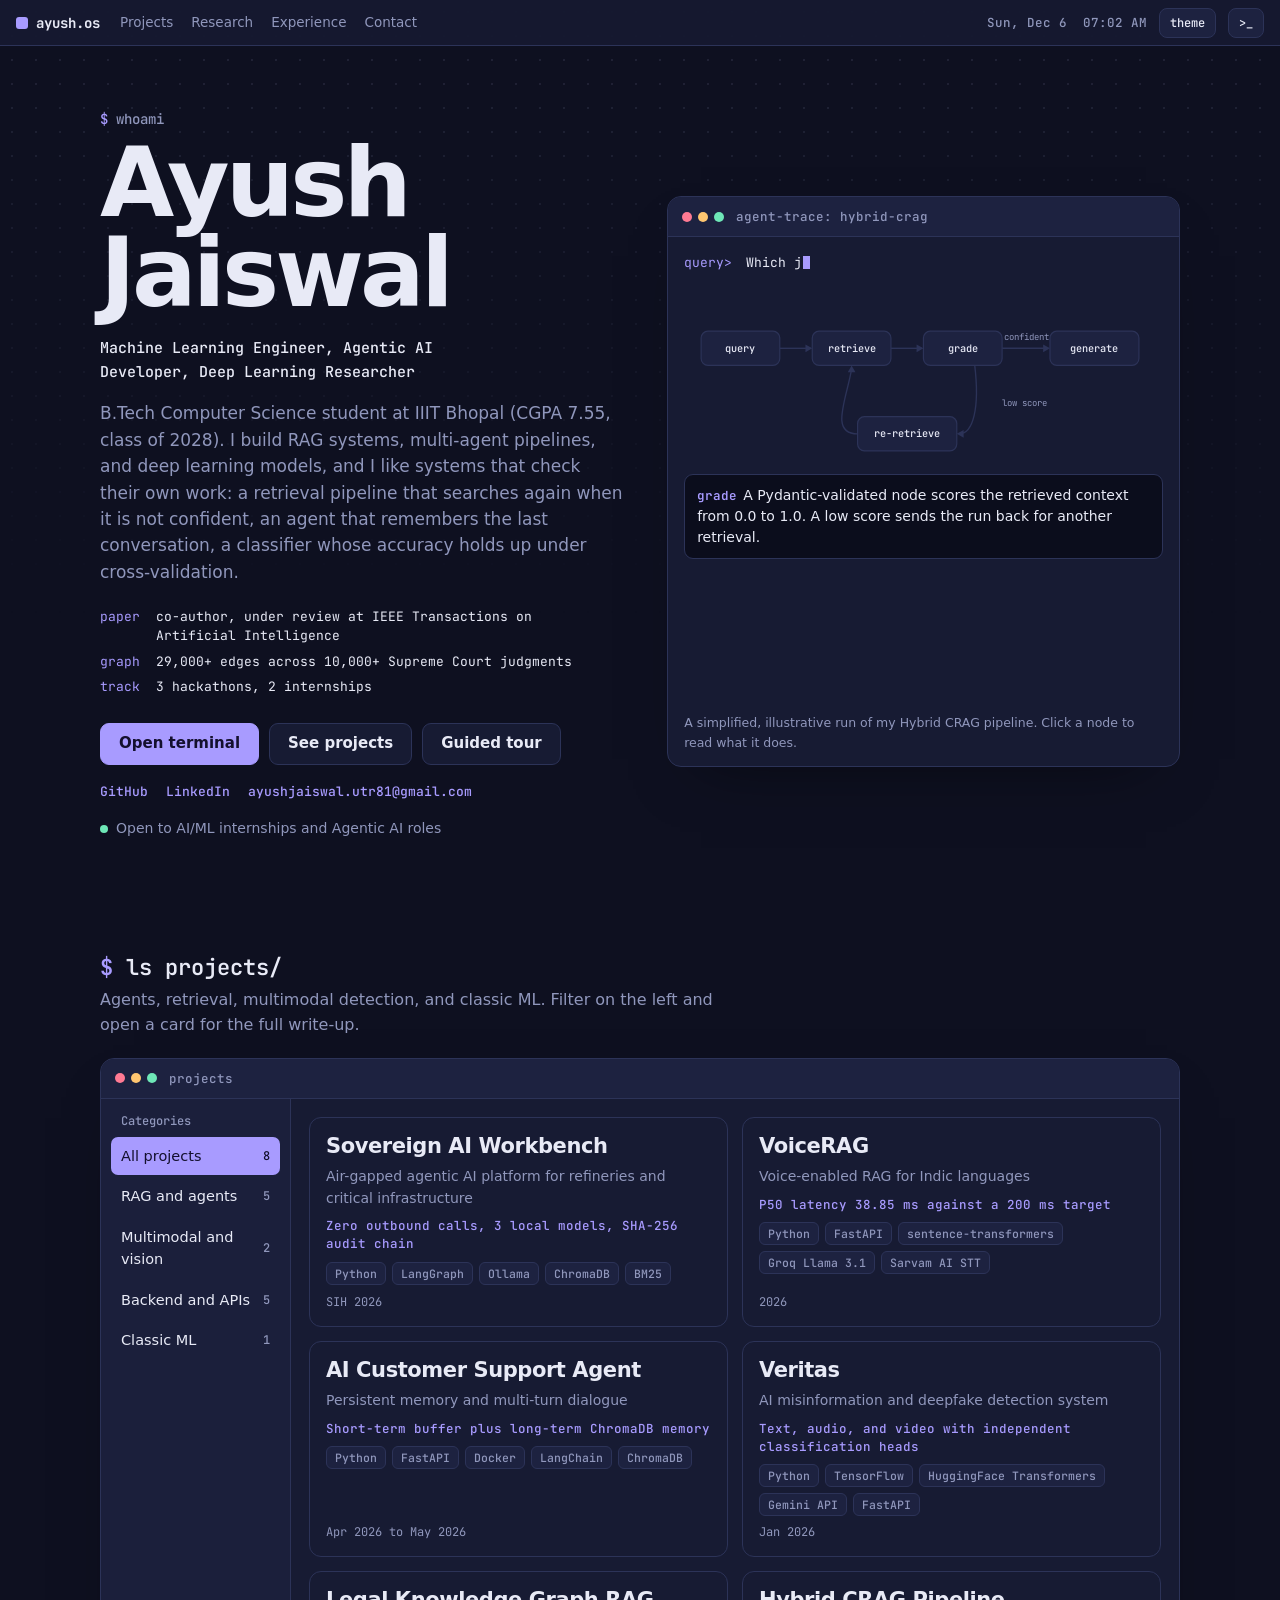
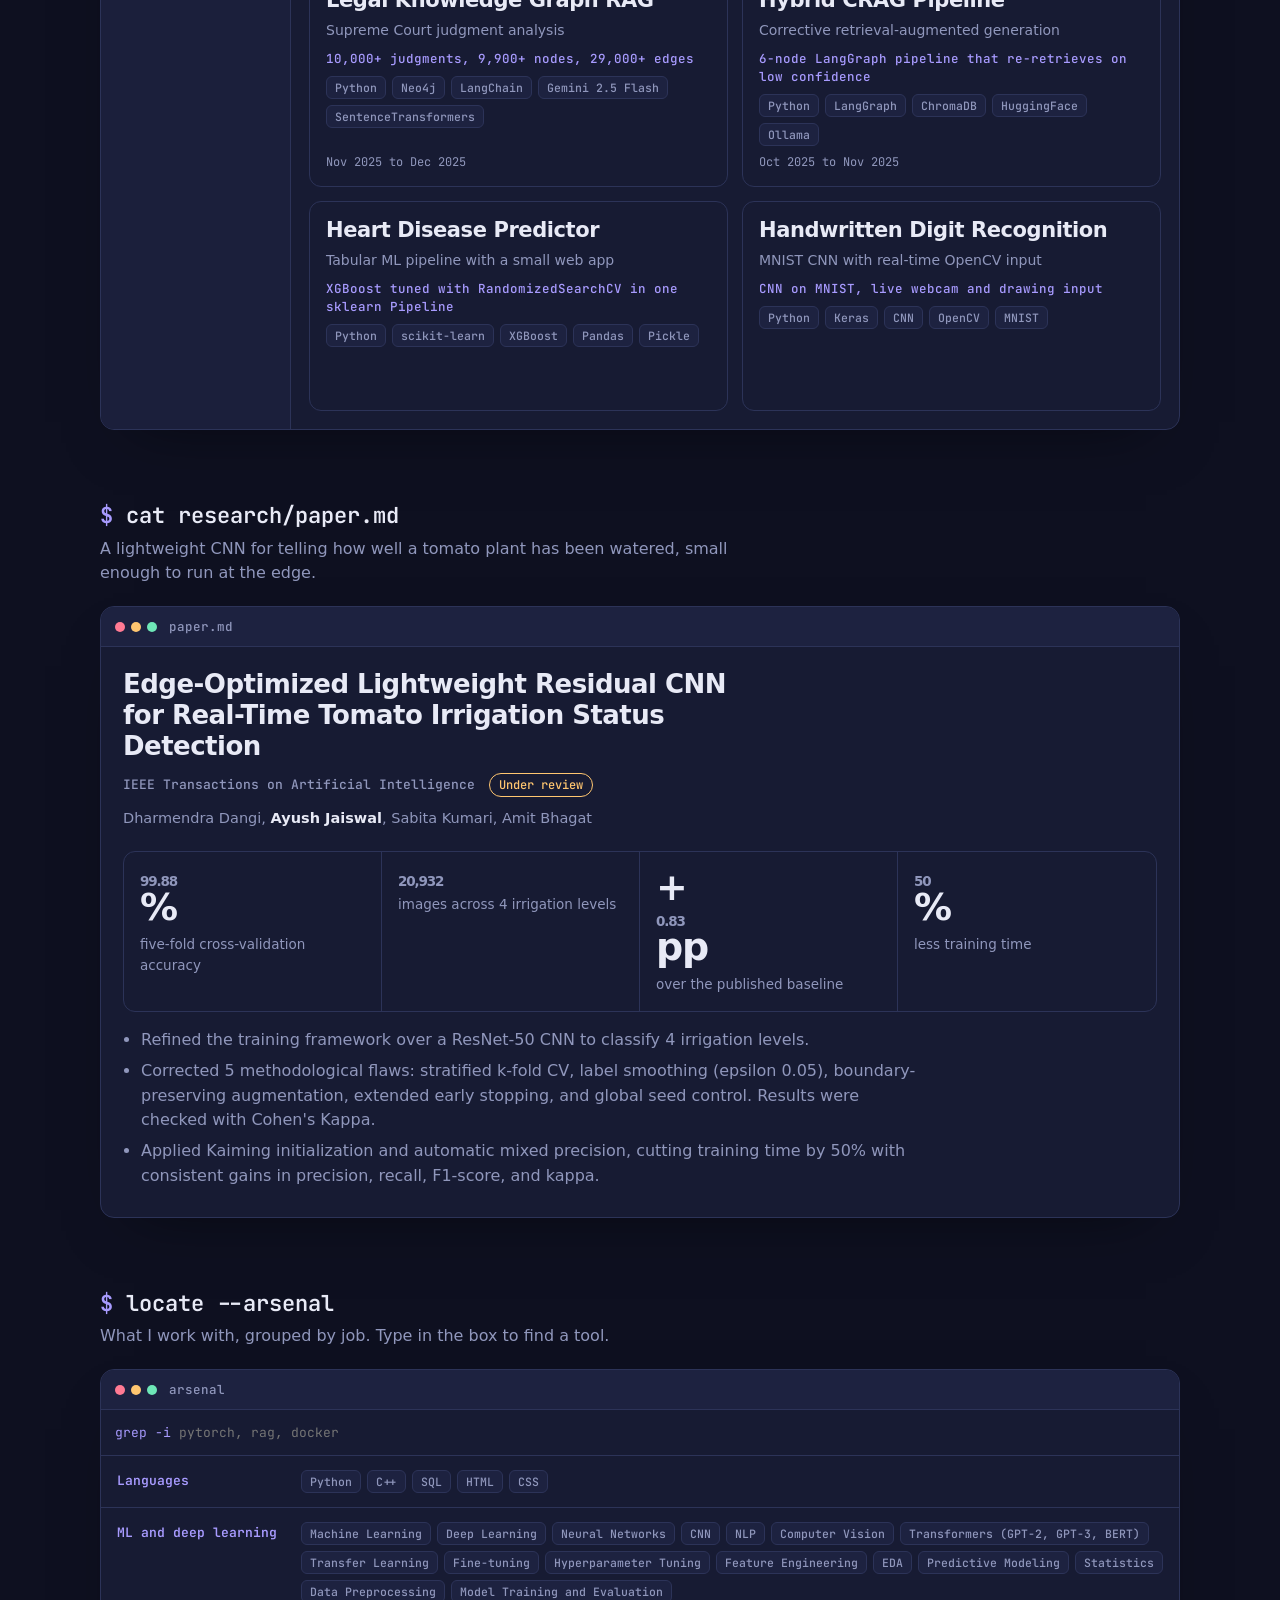
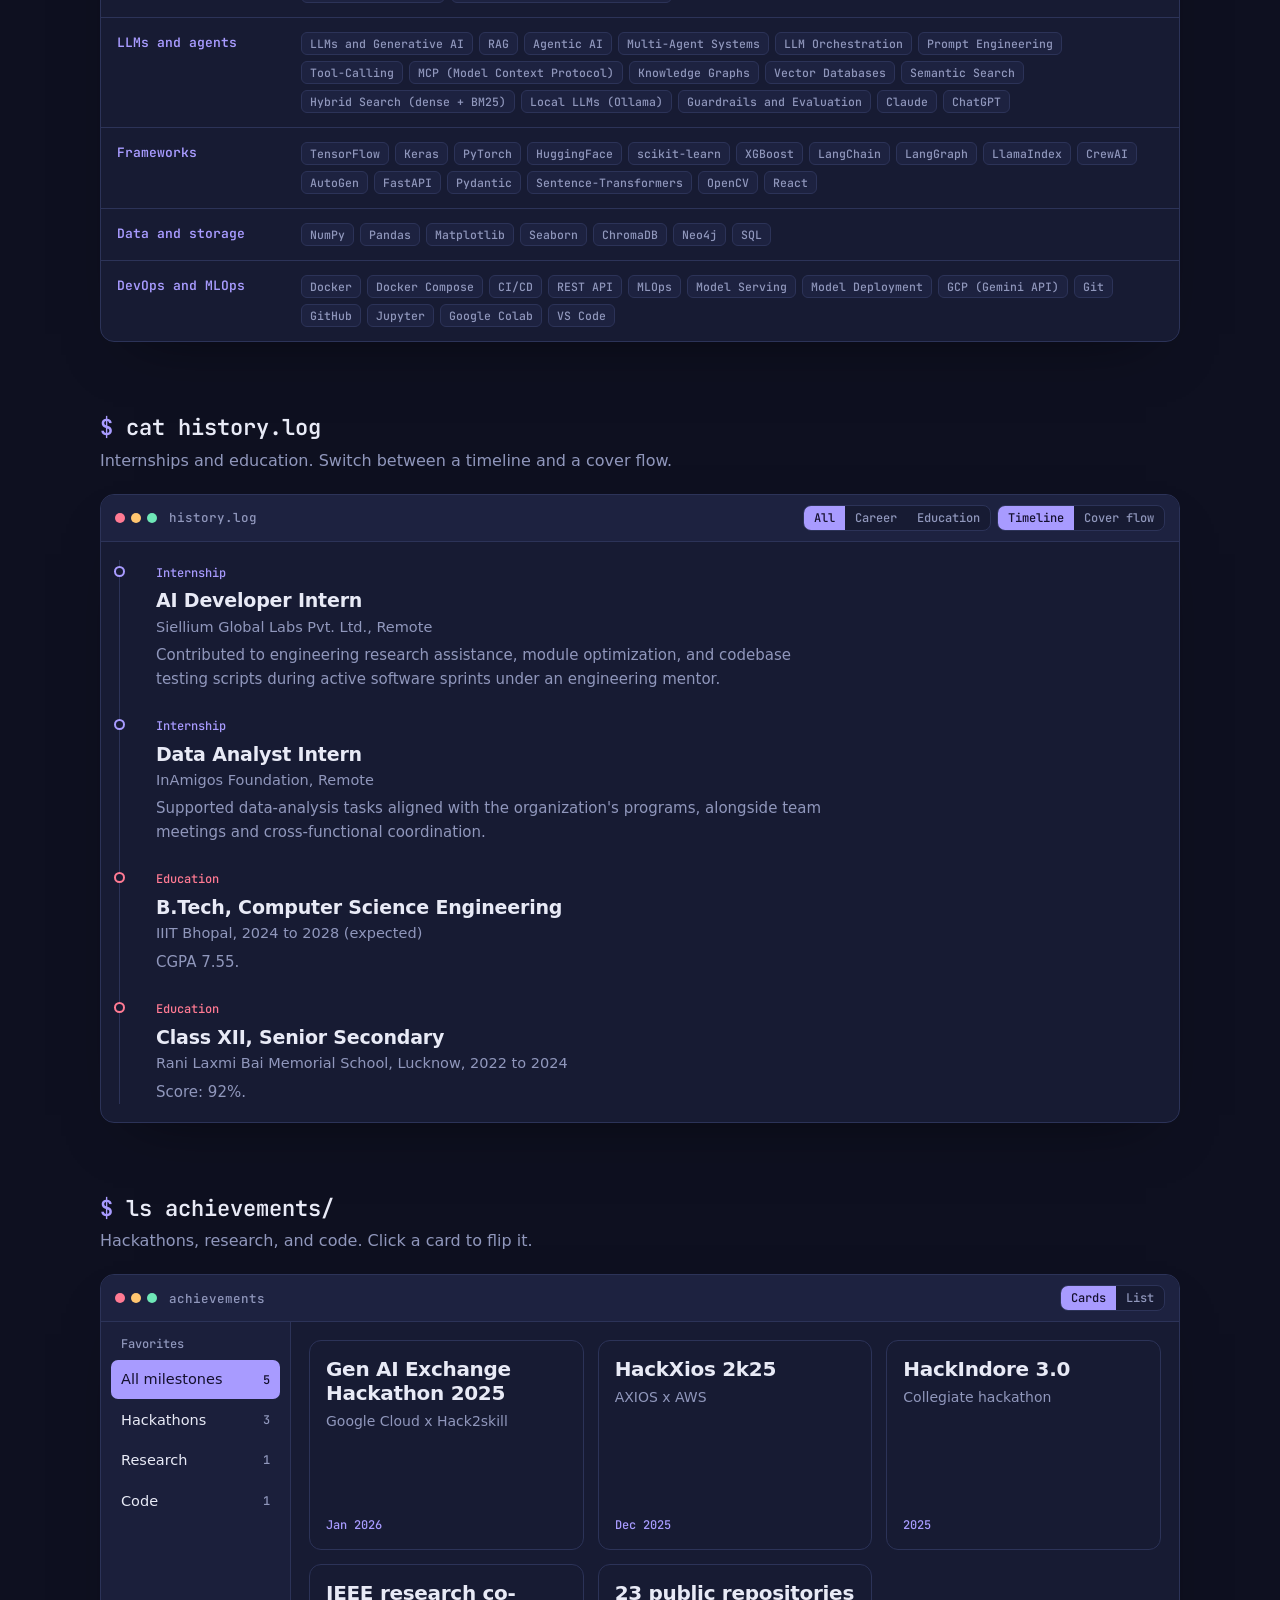
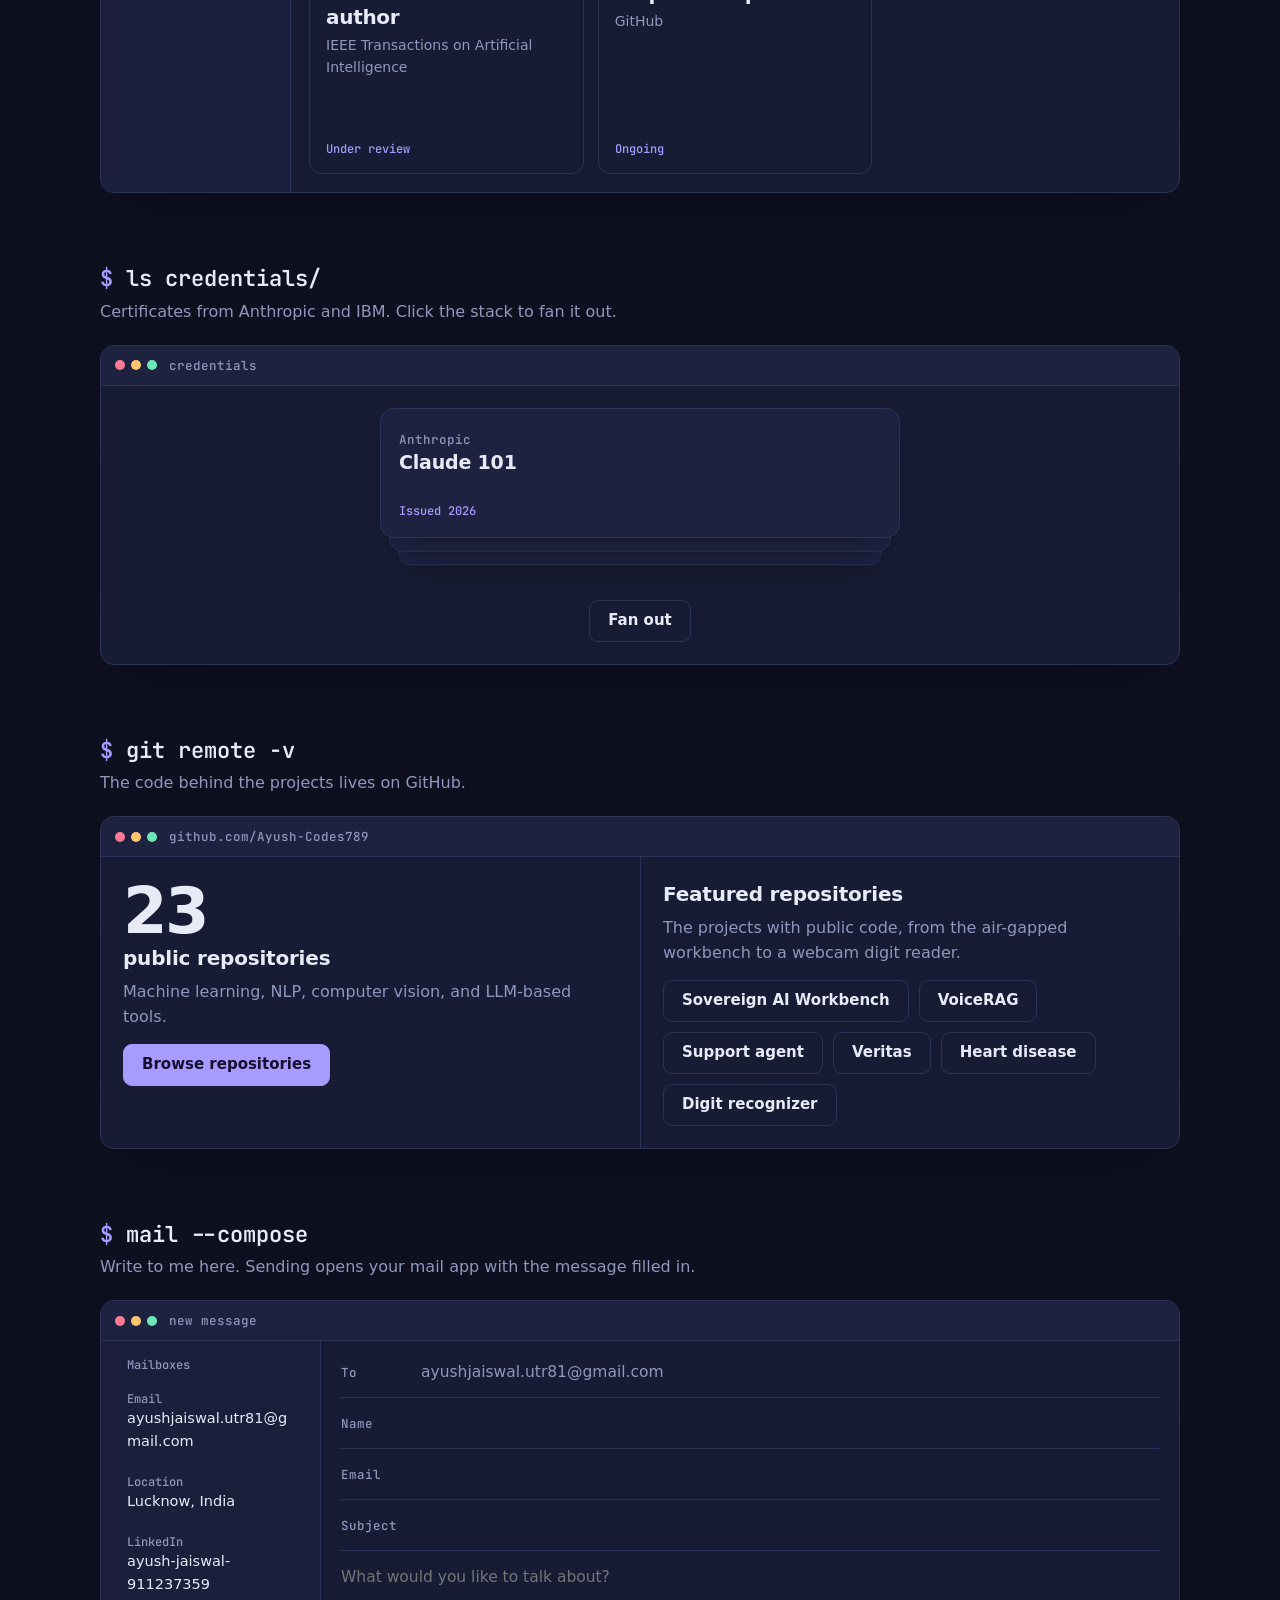
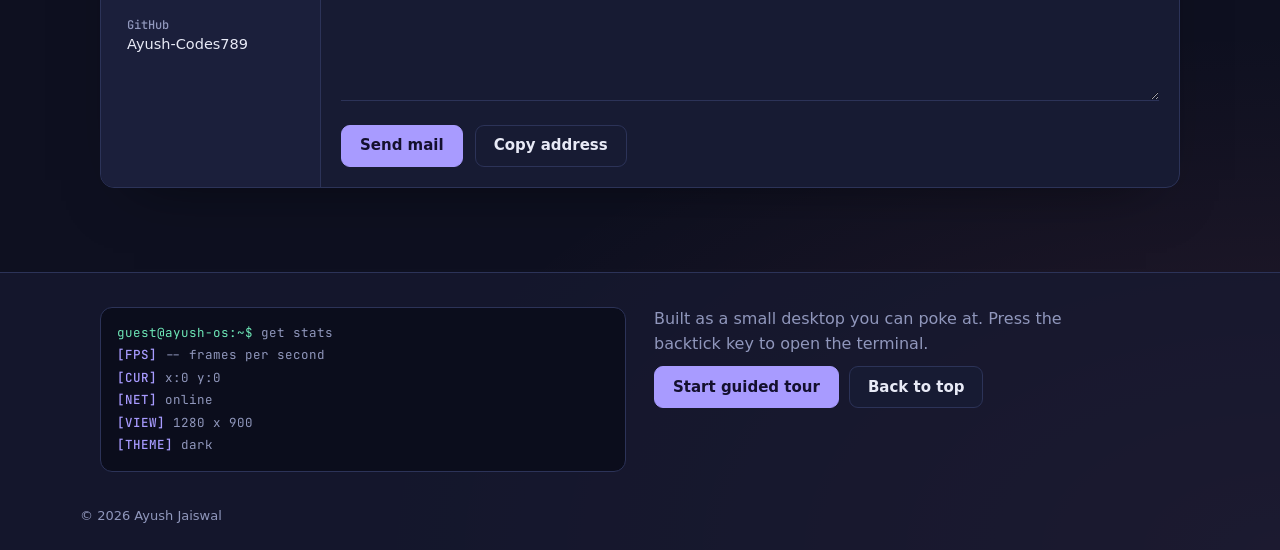
==== commit 84a3cb08: "Update index.html" ====
--- a/index.html
+++ b/index.html
@@ -383,7 +383,7 @@
 function setTheme(t){root.setAttribute('data-theme',t);store.set('ayush-theme',t);$('#dTheme').textContent=t;const m=$('meta[name="theme-color"]');if(m)m.content=t==='dark'?'#0E1020':'#ECEEF8';}
 setTheme(store.get('ayush-theme')==='light'?'light':'dark');
 $('#themeBtn').addEventListener('click',()=>setTheme(root.getAttribute('data-theme')==='dark'?'light':'dark'));
-function tick(){const d=new Date();$('#clock').textContent=d.toLocaleDateString([], {weekday:'short',day:'numeric',month:'short'})+'  '+d.toLocaleTimeString([], {hour:'2-digit',minute:'2-digit'});}
+function tick(){const d=new Date();$('#clock').innerHTML='<span class="d">'+esc(d.toLocaleDateString([], {weekday:'short',day:'numeric',month:'short'}))+'&nbsp; </span>'+esc(d.toLocaleTimeString([], {hour:'2-digit',minute:'2-digit'}));}
 tick();setInterval(tick,30000);
 
 /* ---------- boot ---------- */
@@ -554,6 +554,9 @@
     $('#cfPrev').addEventListener('click',()=>go(-1));$('#cfNext').addEventListener('click',()=>go(1));
     cf.addEventListener('keydown',e=>{if(e.key==='ArrowLeft'){e.preventDefault();go(-1);}if(e.key==='ArrowRight'){e.preventDefault();go(1);}});
     cards.forEach((c,i)=>c.addEventListener('click',()=>{cfIdx=i;layout();}));
+    let sx=null;
+    cf.addEventListener('touchstart',e=>{sx=e.touches[0].clientX;},{passive:true});
+    cf.addEventListener('touchend',e=>{if(sx===null)return;const dx=e.changedTouches[0].clientX-sx;sx=null;if(Math.abs(dx)>40)go(dx<0?1:-1);},{passive:true});
     layout();
     if(!cf._ro&&'ResizeObserver' in window){cf._ro=new ResizeObserver(layout);cf._ro.observe(cf);}
   }
--- a/style.css
+++ b/style.css
@@ -0,0 +1,316 @@
+:root{
+  --bg:#ECEEF8; --win:#FFFFFF; --win2:#F3F4FB; --line:#D5D9EE; --tx:#171A33; --mu:#5B6285;
+  --ac:#5A47E0; --ac-ink:#FFFFFF; --ac2:#D93A5E; --ok:#0F9D6E; --warn:#B9770E; --code:#F6F7FD; --shade:rgba(30,35,80,.25);
+  --font-ui:'Bricolage Grotesque',ui-sans-serif,system-ui,-apple-system,'Segoe UI',Roboto,sans-serif;
+  --font-mono:'JetBrains Mono',ui-monospace,SFMono-Regular,Menlo,Consolas,monospace;
+  box-sizing:border-box;
+  padding-top:env(safe-area-inset-top,0px);
+  padding-bottom:env(safe-area-inset-bottom,0px);
+}
+@media (prefers-color-scheme:dark){
+  :root:not([data-theme="light"]){
+    --bg:#0E1020; --win:#171B33; --win2:#1D2240; --line:#2C3358; --tx:#E8EAF6; --mu:#9097BC;
+    --ac:#A89BFF; --ac-ink:#14102E; --ac2:#FF7A93; --ok:#6EE7B7; --warn:#FFC670; --code:#0B0D1C; --shade:rgba(0,0,0,.55);
+  }
+}
+:root[data-theme="dark"]{
+  --bg:#0E1020; --win:#171B33; --win2:#1D2240; --line:#2C3358; --tx:#E8EAF6; --mu:#9097BC;
+  --ac:#A89BFF; --ac-ink:#14102E; --ac2:#FF7A93; --ok:#6EE7B7; --warn:#FFC670; --code:#0B0D1C; --shade:rgba(0,0,0,.55);
+}
+*,*::before,*::after{box-sizing:border-box}
+html{scroll-behavior:smooth;scroll-padding-top:calc(env(safe-area-inset-top,0px) + 64px);-webkit-text-size-adjust:100%}
+body{
+  margin:0;background-color:var(--bg);color:var(--tx);font-family:var(--font-ui);font-size:16px;line-height:1.55;
+  background-image:
+    radial-gradient(1100px 560px at 8% -8%,color-mix(in srgb,var(--ac) 16%,transparent),transparent),
+    radial-gradient(900px 520px at 100% 100%,color-mix(in srgb,var(--ac2) 11%,transparent),transparent);
+  -webkit-font-smoothing:antialiased;overflow-x:hidden;
+}
+body::before{content:"";position:fixed;inset:0;pointer-events:none;z-index:0;
+  background-image:radial-gradient(color-mix(in srgb,var(--mu) 28%,transparent) 1px,transparent 1.2px);background-size:24px 24px;
+  -webkit-mask-image:linear-gradient(to bottom,#000,transparent 70%);mask-image:linear-gradient(to bottom,#000,transparent 70%);opacity:.55}
+main,footer,.menubar{position:relative;z-index:1}
+a{color:var(--ac);text-decoration:none}
+a:hover{text-decoration:underline}
+button{font:inherit;color:inherit;cursor:pointer}
+:focus-visible{outline:2px solid var(--ac);outline-offset:2px;border-radius:4px}
+.vh{position:absolute;width:1px;height:1px;overflow:hidden;clip:rect(0 0 0 0);white-space:nowrap}
+.wrap{max-width:1120px;margin:0 auto;padding-left:max(20px,env(safe-area-inset-left,0px));padding-right:max(20px,env(safe-area-inset-right,0px))}
+.mono{font-family:var(--font-mono)}
+
+/* boot */
+#boot{position:fixed;inset:0;z-index:120;background:#080914;color:#cfd3f0;display:grid;place-items:center;padding:24px;font:400 14px/1.8 var(--font-mono);transition:opacity .45s}
+#boot.out{opacity:0;pointer-events:none}
+#boot .in{width:min(460px,100%)}
+#boot .ln{opacity:0}
+#boot .ln.on{opacity:1}
+#boot .ok{color:#6EE7B7}
+#boot .bar{height:3px;background:#1d2240;border-radius:3px;margin:14px 0 6px;overflow:hidden}
+#boot .bar i{display:block;height:100%;width:0;background:#A89BFF}
+#boot .hint{color:#7a80a8;font-size:12px}
+
+/* menubar */
+.menubar{position:sticky;top:env(safe-area-inset-top,0px);z-index:60;height:46px;display:flex;align-items:center;gap:20px;
+  padding:0 max(16px,env(safe-area-inset-right,0px)) 0 max(16px,env(safe-area-inset-left,0px));
+  background:color-mix(in srgb,var(--win) 84%,transparent);-webkit-backdrop-filter:blur(14px);backdrop-filter:blur(14px);border-bottom:1px solid var(--line);font-size:13.5px}
+.logo{font:700 14px var(--font-mono);color:var(--tx);display:flex;align-items:center;gap:8px}
+.logo:hover{text-decoration:none}
+.logo b{width:12px;height:12px;border-radius:3px;background:var(--ac);display:inline-block}
+.mb-nav{display:flex;gap:18px}
+.mb-nav a{color:var(--mu)}
+.mb-nav a:hover{color:var(--tx);text-decoration:none}
+.mb-r{margin-left:auto;display:flex;align-items:center;gap:12px}
+.clock{font:500 12.5px var(--font-mono);color:var(--mu);white-space:nowrap}
+.ib{border:1px solid var(--line);background:var(--win2);border-radius:8px;height:30px;min-width:30px;padding:0 10px;font:500 12px var(--font-mono);color:var(--tx)}
+.ib:hover{border-color:var(--ac)}
+
+/* hero */
+.hero{display:grid;grid-template-columns:minmax(0,1.02fr) minmax(0,1fr);gap:44px;align-items:center;padding-top:64px;padding-bottom:28px}
+.psl{font:500 14px var(--font-mono);color:var(--mu);margin:0 0 10px}
+.ps{color:var(--ac)}
+h1{margin:0;font-weight:800;font-size:clamp(50px,8.4vw,96px);line-height:.94;letter-spacing:-.04em;font-variation-settings:"opsz" 96}
+.roles{margin:18px 0 0;font:500 15px/1.6 var(--font-mono);color:var(--tx);max-width:46ch}
+.bio{margin:16px 0 0;color:var(--mu);font-size:17px;max-width:56ch}
+.facts{margin:22px 0 0;display:grid;grid-template-columns:auto 1fr;gap:6px 16px;font:400 13px/1.5 var(--font-mono);max-width:60ch}
+.facts dt{color:var(--ac)}
+.facts dd{margin:0;color:var(--tx)}
+.actions{display:flex;flex-wrap:wrap;gap:10px;margin-top:26px}
+.btn{display:inline-flex;align-items:center;justify-content:center;min-height:42px;padding:0 18px;border-radius:9px;border:1px solid var(--line);background:var(--win);color:var(--tx);font-weight:600;font-size:15px}
+.btn:hover{border-color:var(--ac);text-decoration:none}
+.btn.pri{background:var(--ac);border-color:var(--ac);color:var(--ac-ink)}
+.btn.pri:hover{filter:brightness(1.07)}
+.links{display:flex;flex-wrap:wrap;gap:6px 18px;margin-top:18px;font:500 13px var(--font-mono)}
+.avail{display:flex;align-items:center;gap:8px;margin-top:18px;font-size:14px;color:var(--mu)}
+.avail i{width:8px;height:8px;border-radius:50%;background:var(--ok);display:inline-block}
+
+/* windows */
+.win{background:var(--win);border:1px solid var(--line);border-radius:14px;overflow:hidden;box-shadow:0 26px 60px -34px var(--shade);transition:opacity .3s,outline-color .3s}
+.tb{display:flex;align-items:center;gap:12px;padding:10px 14px;background:var(--win2);border-bottom:1px solid var(--line);font:500 12.5px var(--font-mono);color:var(--mu);min-height:40px}
+.dots{display:flex;gap:6px;flex:none}
+.dots i{width:10px;height:10px;border-radius:50%;display:block}
+.dots i:nth-child(1){background:var(--ac2)}
+.dots i:nth-child(2){background:var(--warn)}
+.dots i:nth-child(3){background:var(--ok)}
+.tb .ttl{flex:1;min-width:0;overflow:hidden;text-overflow:ellipsis;white-space:nowrap}
+.tb .tools{display:flex;gap:6px}
+.seg{display:inline-flex;border:1px solid var(--line);border-radius:8px;overflow:hidden;background:var(--win)}
+.seg button{border:0;background:transparent;padding:4px 10px;font:500 12px var(--font-mono);color:var(--mu)}
+.seg button[aria-pressed="true"]{background:var(--ac);color:var(--ac-ink)}
+
+/* trace */
+.trace .body{padding:16px 16px 14px}
+.q{font:400 13px/1.5 var(--font-mono);min-height:2.9em;color:var(--tx)}
+.q .ps{margin-right:6px}
+.caret{display:inline-block;width:7px;height:1em;background:var(--ac);vertical-align:-2px;margin-left:1px;animation:blink 1s steps(1) infinite}
+@keyframes blink{50%{opacity:0}}
+#graph{width:100%;height:auto;display:block;margin:6px 0 4px}
+#graph .edge path{fill:none;stroke:var(--line);stroke-width:1.6;transition:stroke .3s}
+#graph .edge .ah{fill:var(--line);stroke:none;transition:fill .3s}
+#graph .edge.done path{stroke:color-mix(in srgb,var(--ac) 55%,var(--line))}
+#graph .edge.done .ah{fill:color-mix(in srgb,var(--ac) 55%,var(--line))}
+#graph .elabel{font:400 10.5px var(--font-mono);fill:var(--mu)}
+#graph .node{cursor:pointer;outline:none}
+#graph .node rect{fill:var(--win2);stroke:var(--line);stroke-width:1.4;transition:fill .3s,stroke .3s}
+#graph .node text{font:500 12px var(--font-mono);fill:var(--tx);text-anchor:middle;dominant-baseline:central;pointer-events:none}
+#graph .node.done rect{stroke:color-mix(in srgb,var(--ac) 60%,var(--line))}
+#graph .node.cur rect{stroke:var(--ac);fill:color-mix(in srgb,var(--ac) 22%,var(--win2))}
+#graph .node.bad rect{stroke:var(--ac2);fill:color-mix(in srgb,var(--ac2) 22%,var(--win2))}
+#graph .node.pin rect{stroke-width:2.4}
+#graph .node:focus-visible rect{stroke:var(--tx);stroke-width:2.4}
+.expl{margin:6px 0 10px;padding:10px 12px;border-radius:9px;background:var(--code);border:1px solid var(--line);font-size:14px;line-height:1.5;min-height:4.2em}
+.expl b{font:600 12.5px var(--font-mono);color:var(--ac);margin-right:6px}
+.log{margin:0;font:400 12px/1.6 var(--font-mono);color:var(--mu);min-height:calc(7 * 1.6em);white-space:pre-wrap}
+.log .k{color:var(--ac)}
+.log .bad{color:var(--ac2)}
+.cap{margin:10px 0 0;font-size:12.5px;color:var(--mu)}
+
+/* sections */
+.sec{padding-top:72px}
+.sh{margin-bottom:20px}
+.sh h2{margin:0;font:600 clamp(18px,2.4vw,22px)/1.3 var(--font-mono)}
+.sh p{margin:6px 0 0;color:var(--mu);max-width:62ch}
+
+/* finder */
+.finder{display:grid;grid-template-columns:190px minmax(0,1fr)}
+.side{padding:14px 10px;border-right:1px solid var(--line);background:color-mix(in srgb,var(--win2) 60%,var(--win));display:flex;flex-direction:column;gap:2px}
+.side small{font:500 12px var(--font-mono);color:var(--mu);padding:0 10px 6px}
+.side button{display:flex;justify-content:space-between;align-items:center;gap:8px;border:0;background:transparent;padding:8px 10px;border-radius:7px;text-align:left;font-size:14.5px;color:var(--tx)}
+.side button span{font:500 12px var(--font-mono);color:var(--mu)}
+.side button:hover{background:var(--win2)}
+.side button[aria-pressed="true"]{background:var(--ac);color:var(--ac-ink)}
+.side button[aria-pressed="true"] span{color:inherit}
+.main{padding:18px;min-width:0}
+
+/* projects */
+.pgrid{display:grid;grid-template-columns:repeat(auto-fill,minmax(290px,1fr));gap:14px}
+.pcard{display:flex;flex-direction:column;gap:8px;text-align:left;padding:16px;border:1px solid var(--line);border-radius:12px;background:var(--win);min-height:210px}
+.pcard:hover{border-color:var(--ac)}
+.pt{font-weight:700;font-size:21px;letter-spacing:-.02em;line-height:1.15}
+.psub{color:var(--mu);font-size:14px}
+.pm{font:500 12.5px/1.45 var(--font-mono);color:var(--ac)}
+.chips{display:flex;flex-wrap:wrap;gap:6px}
+.chip{font:500 11.5px var(--font-mono);padding:3px 8px;border-radius:6px;background:var(--win2);border:1px solid var(--line);color:var(--mu)}
+.pd{margin-top:auto;font:400 12px var(--font-mono);color:var(--mu)}
+
+/* research */
+.paper{padding:22px}
+.paper h3{margin:0;font-size:clamp(20px,2.6vw,26px);line-height:1.2;letter-spacing:-.02em;max-width:34ch}
+.venue{margin:10px 0 0;display:flex;flex-wrap:wrap;gap:8px 14px;align-items:center;font:500 13px var(--font-mono);color:var(--mu)}
+.badge{padding:3px 9px;border-radius:999px;border:1px solid var(--warn);color:var(--warn);font:500 12px var(--font-mono)}
+.authors{margin:10px 0 0;color:var(--mu);font-size:14.5px}
+.authors b{color:var(--tx)}
+.stats{display:grid;grid-template-columns:repeat(4,minmax(0,1fr));gap:0;margin:22px 0 4px;border:1px solid var(--line);border-radius:12px;overflow:hidden}
+.stat{padding:16px;border-right:1px solid var(--line)}
+.stat:last-child{border-right:0}
+.stat strong{display:block;font-size:clamp(26px,3.4vw,38px);letter-spacing:-.03em;line-height:1.05}
+.stat span{display:block;margin-top:6px;color:var(--mu);font-size:13.5px}
+.paper ul{margin:16px 0 0;padding-left:18px;color:var(--mu);max-width:78ch}
+.paper li{margin:6px 0}
+
+/* arsenal */
+.grep{display:flex;align-items:center;gap:8px;padding:10px 14px;border-bottom:1px solid var(--line);font:400 13px var(--font-mono)}
+.grep input{flex:1;min-width:0;background:transparent;border:0;color:var(--tx);font:inherit;outline:none;padding:4px 0}
+.grep .n{color:var(--mu);font-size:12px}
+.arow{display:grid;grid-template-columns:170px minmax(0,1fr);gap:14px;padding:14px 16px;border-bottom:1px solid var(--line)}
+.arow:last-child{border-bottom:0}
+.arow h3{margin:2px 0 0;font:600 13px var(--font-mono);color:var(--ac)}
+.chip.dim{opacity:.22}
+.chip.hit{color:var(--tx);border-color:var(--ac);background:color-mix(in srgb,var(--ac) 16%,var(--win2))}
+
+/* career */
+.tl{list-style:none;margin:0;padding:0 0 0 22px;border-left:1px solid var(--line)}
+.tl li{position:relative;padding:0 0 22px 14px}
+.tl li:last-child{padding-bottom:0}
+.tl li::before{content:"";position:absolute;left:-28px;top:6px;width:11px;height:11px;border-radius:50%;background:var(--win);border:2px solid var(--ac)}
+.tl li.edu::before{border-color:var(--ac2)}
+.kind{font:500 12px var(--font-mono);color:var(--ac)}
+.edu .kind{color:var(--ac2)}
+.tl h3{margin:2px 0 0;font-size:19px;letter-spacing:-.01em}
+.tl .org{color:var(--mu);font-size:14.5px}
+.tl p{margin:6px 0 0;color:var(--mu);max-width:70ch;font-size:15px}
+.cf{position:relative;height:250px;perspective:1200px;overflow:hidden;outline:none}
+.cf .c{position:absolute;left:50%;top:10px;width:min(310px,74%);height:226px;margin-left:calc(min(310px,74%) / -2);padding:18px;border:1px solid var(--line);border-radius:14px;background:var(--win2);transition:transform .5s cubic-bezier(.2,.7,.2,1),opacity .4s;overflow:hidden}
+.cf .c.cur{border-color:var(--ac)}
+.cf .c h3{margin:4px 0 0;font-size:19px;line-height:1.2}
+.cf .c .org{color:var(--mu);font-size:14px;margin-top:4px}
+.cf .c p{margin:10px 0 0;color:var(--mu);font-size:14px}
+.cfn{display:flex;justify-content:center;align-items:center;gap:12px;margin-top:8px;font:500 12px var(--font-mono);color:var(--mu)}
+
+/* achievements */
+.fgrid{display:grid;grid-template-columns:repeat(auto-fill,minmax(240px,1fr));gap:14px}
+.flip{display:block;width:100%;perspective:900px;height:210px;border:0;background:none;padding:0;text-align:left}
+.flip .in{display:block;position:relative;width:100%;height:100%;transition:transform .6s cubic-bezier(.2,.7,.2,1);transform-style:preserve-3d}
+.flip.on .in{transform:rotateY(180deg)}
+.flip .f,.flip .b{position:absolute;inset:0;padding:16px;border:1px solid var(--line);border-radius:12px;backface-visibility:hidden;-webkit-backface-visibility:hidden;display:flex;flex-direction:column;gap:6px;overflow:hidden}
+.flip .f{background:var(--win)}
+.flip .b{background:var(--win2);transform:rotateY(180deg);font-size:14.5px;color:var(--mu)}
+.flip:hover .f{border-color:var(--ac)}
+.flip .t{font-weight:700;font-size:20px;letter-spacing:-.015em;line-height:1.2}
+.flip .o{color:var(--mu);font-size:14px}
+.flip .w{margin-top:auto;font:500 12px var(--font-mono);color:var(--ac)}
+.alist{display:flex;flex-direction:column}
+.arow2{display:grid;grid-template-columns:minmax(0,1.2fr) minmax(0,2fr) auto;gap:14px;padding:14px 4px;border-bottom:1px solid var(--line);align-items:baseline}
+.arow2:last-child{border-bottom:0}
+.arow2 b{font-size:16px}
+.arow2 .o{display:block;color:var(--mu);font-size:13.5px}
+.arow2 p{margin:0;color:var(--mu);font-size:14.5px}
+.arow2 .w{font:500 12px var(--font-mono);color:var(--ac);white-space:nowrap}
+
+/* deck */
+.credwrap{padding:22px 18px}
+.deck{--n:3;position:relative;max-width:520px;margin:0 auto;height:calc(130px + var(--n) * 16px);transition:height .5s cubic-bezier(.2,.7,.2,1);cursor:pointer;outline:none}
+.deck.fan{height:calc(var(--n) * 142px)}
+.deck .cc{position:absolute;left:0;right:0;top:0;height:130px;padding:18px;border:1px solid var(--line);border-radius:14px;background:var(--win2);transition:transform .5s cubic-bezier(.2,.7,.2,1);display:flex;flex-direction:column;justify-content:space-between;box-shadow:0 14px 30px -20px var(--shade)}
+.deck .cc strong{font-size:19px;line-height:1.2;letter-spacing:-.01em}
+.deck .cc small{font:500 12.5px var(--font-mono);color:var(--mu)}
+.deck .cc em{font:500 12px var(--font-mono);color:var(--ac);font-style:normal}
+.deckbar{display:flex;justify-content:center;margin-top:14px}
+
+/* open source */
+.gh{display:grid;grid-template-columns:minmax(0,1fr) minmax(0,1fr);gap:0}
+.gh>div{padding:22px}
+.gh>div+div{border-left:1px solid var(--line)}
+.gh h3{margin:0 0 6px;font-size:20px;letter-spacing:-.01em}
+.gh p{margin:0 0 14px;color:var(--mu);max-width:48ch}
+.big{font-size:clamp(40px,6vw,64px);font-weight:800;letter-spacing:-.04em;line-height:1}
+
+/* contact */
+.mail{display:grid;grid-template-columns:220px minmax(0,1fr)}
+.box{padding:16px}
+.box button,.box .row{display:block;width:100%;text-align:left;border:0;background:transparent;padding:10px;border-radius:8px;color:var(--tx);font-size:14.5px;word-break:break-word}
+.box a.row:hover,.box button:hover{background:var(--win2);text-decoration:none}
+.box .l{display:block;font:500 12px var(--font-mono);color:var(--mu)}
+.compose{padding:6px 20px 20px}
+.fr{display:grid;grid-template-columns:80px minmax(0,1fr);align-items:center;border-bottom:1px solid var(--line)}
+.fr label{font:500 12.5px var(--font-mono);color:var(--mu)}
+.fr input,.fr .ro{display:block;width:100%;background:transparent;border:0;color:var(--tx);font:inherit;font-size:15.5px;padding:13px 0;outline:none}
+.fr .ro{color:var(--mu)}
+.compose textarea{width:100%;min-height:150px;resize:vertical;background:transparent;border:0;border-bottom:1px solid var(--line);color:var(--tx);font:inherit;font-size:15.5px;padding:14px 0;outline:none}
+.fr:focus-within,.compose textarea:focus{border-bottom-color:var(--ac)}
+.cact{display:flex;flex-wrap:wrap;gap:12px;align-items:center;margin-top:16px}
+.status{font-size:14px;color:var(--mu)}
+.status.err{color:var(--ac2)}
+.status.ok{color:var(--ok)}
+
+/* footer */
+footer{margin-top:84px;border-top:1px solid var(--line);background:color-mix(in srgb,var(--win) 70%,transparent)}
+.fgrid2{display:grid;grid-template-columns:minmax(0,1fr) minmax(0,1fr);gap:28px;padding-top:34px;padding-bottom:34px}
+.diag{background:var(--code);border:1px solid var(--line);border-radius:12px;padding:14px 16px;font:400 12.5px/1.8 var(--font-mono);color:var(--mu)}
+.diag b{color:var(--ac);font-weight:500}
+.diag .ps{color:var(--ok)}
+.fl{display:flex;flex-direction:column;gap:10px;align-items:flex-start}
+.fl p{margin:0;color:var(--mu);max-width:44ch}
+.copy{padding:0 0 calc(24px + env(safe-area-inset-bottom,0px));color:var(--mu);font-size:13px}
+
+/* modal */
+.modal{position:fixed;inset:0;z-index:90;display:grid;place-items:center;
+  padding:calc(16px + env(safe-area-inset-top,0px)) 16px calc(16px + env(safe-area-inset-bottom,0px));
+  background:rgba(5,6,16,.62);-webkit-backdrop-filter:blur(6px);backdrop-filter:blur(6px)}
+.modal[hidden]{display:none}
+.modal .win{width:min(760px,100%);max-height:100%;display:flex;flex-direction:column}
+.modal .mb{padding:20px;overflow:auto}
+.mclose{margin-left:auto;border:0;background:transparent;color:var(--mu);font:500 12px var(--font-mono);padding:4px 8px;border-radius:6px}
+.mclose:hover{color:var(--tx);background:var(--win)}
+.mb h3{margin:0;font-size:clamp(24px,3.4vw,32px);letter-spacing:-.025em;line-height:1.1}
+.mb .sub{color:var(--mu);margin:6px 0 0}
+.mb ul{padding-left:18px;margin:16px 0}
+.mb li{margin:9px 0;max-width:70ch}
+#termOut{height:min(420px,56vh);overflow:auto;padding:14px 16px;font:400 13px/1.65 var(--font-mono);white-space:pre-wrap;word-break:break-word;background:var(--code)}
+#termOut .u{color:var(--ac)}
+#termOut .e{color:var(--ac2)}
+#termOut .m{color:var(--mu)}
+.tin{display:flex;gap:8px;align-items:center;padding:10px 16px;border-top:1px solid var(--line);background:var(--code);font:400 13px var(--font-mono)}
+.tin input{flex:1;min-width:0;background:transparent;border:0;color:var(--tx);font:inherit;outline:none;font-size:16px}
+
+/* tour */
+#tour{position:fixed;left:50%;transform:translateX(-50%);bottom:calc(16px + env(safe-area-inset-bottom,0px));z-index:70;width:min(560px,calc(100% - 24px));padding:16px;border-radius:14px;background:var(--win);border:1px solid var(--ac);box-shadow:0 20px 50px -20px var(--shade)}
+#tour[hidden]{display:none}
+#tour p{margin:0 0 12px}
+#tour .r{display:flex;gap:8px;align-items:center}
+#tour .r span{margin-right:auto;font:500 12px var(--font-mono);color:var(--mu)}
+body.tour-on .win{opacity:.28}
+body.tour-on .win.focus{opacity:1;outline:2px solid var(--ac);outline-offset:3px}
+
+@media (max-width:900px){
+  .hero{grid-template-columns:1fr;gap:32px;padding-top:44px}
+  .stats{grid-template-columns:repeat(2,minmax(0,1fr))}
+  .stat:nth-child(2){border-right:0}
+  .stat:nth-child(-n+2){border-bottom:1px solid var(--line)}
+  .gh,.fgrid2{grid-template-columns:1fr}
+  .gh>div+div{border-left:0;border-top:1px solid var(--line)}
+}
+@media (max-width:720px){
+  .mb-nav{display:none}
+  .finder,.mail{grid-template-columns:1fr}
+  .side{border-right:0;border-bottom:1px solid var(--line);flex-direction:row;overflow-x:auto;padding:10px}
+  .side small{display:none}
+  .side button{flex:none;white-space:nowrap}
+  .arow{grid-template-columns:1fr;gap:8px}
+  .arow2{grid-template-columns:1fr;gap:4px}
+  .fr{grid-template-columns:64px minmax(0,1fr)}
+  .sec{padding-top:56px}
+}
+@media (prefers-reduced-motion:reduce){
+  html{scroll-behavior:auto}
+  *,*::before,*::after{animation-duration:.01ms !important;animation-iteration-count:1 !important;transition-duration:.01ms !important}
+}
